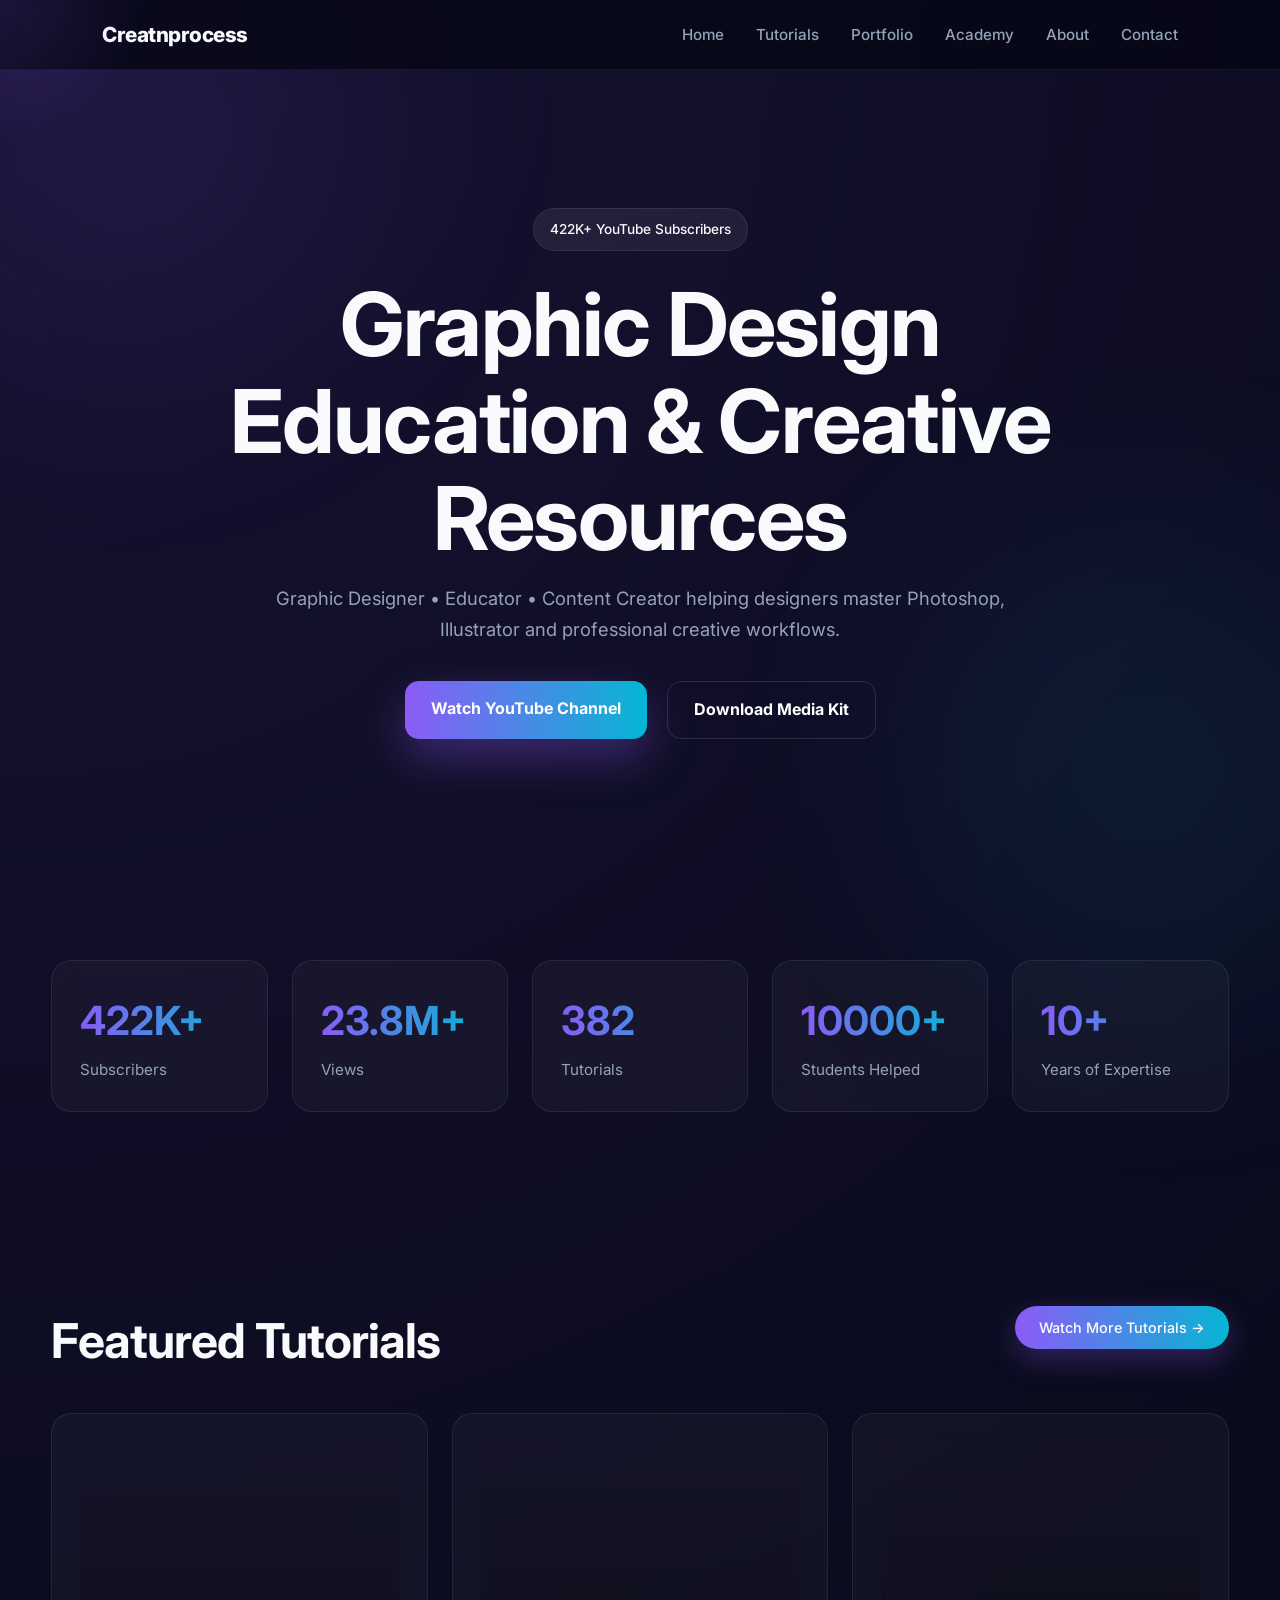
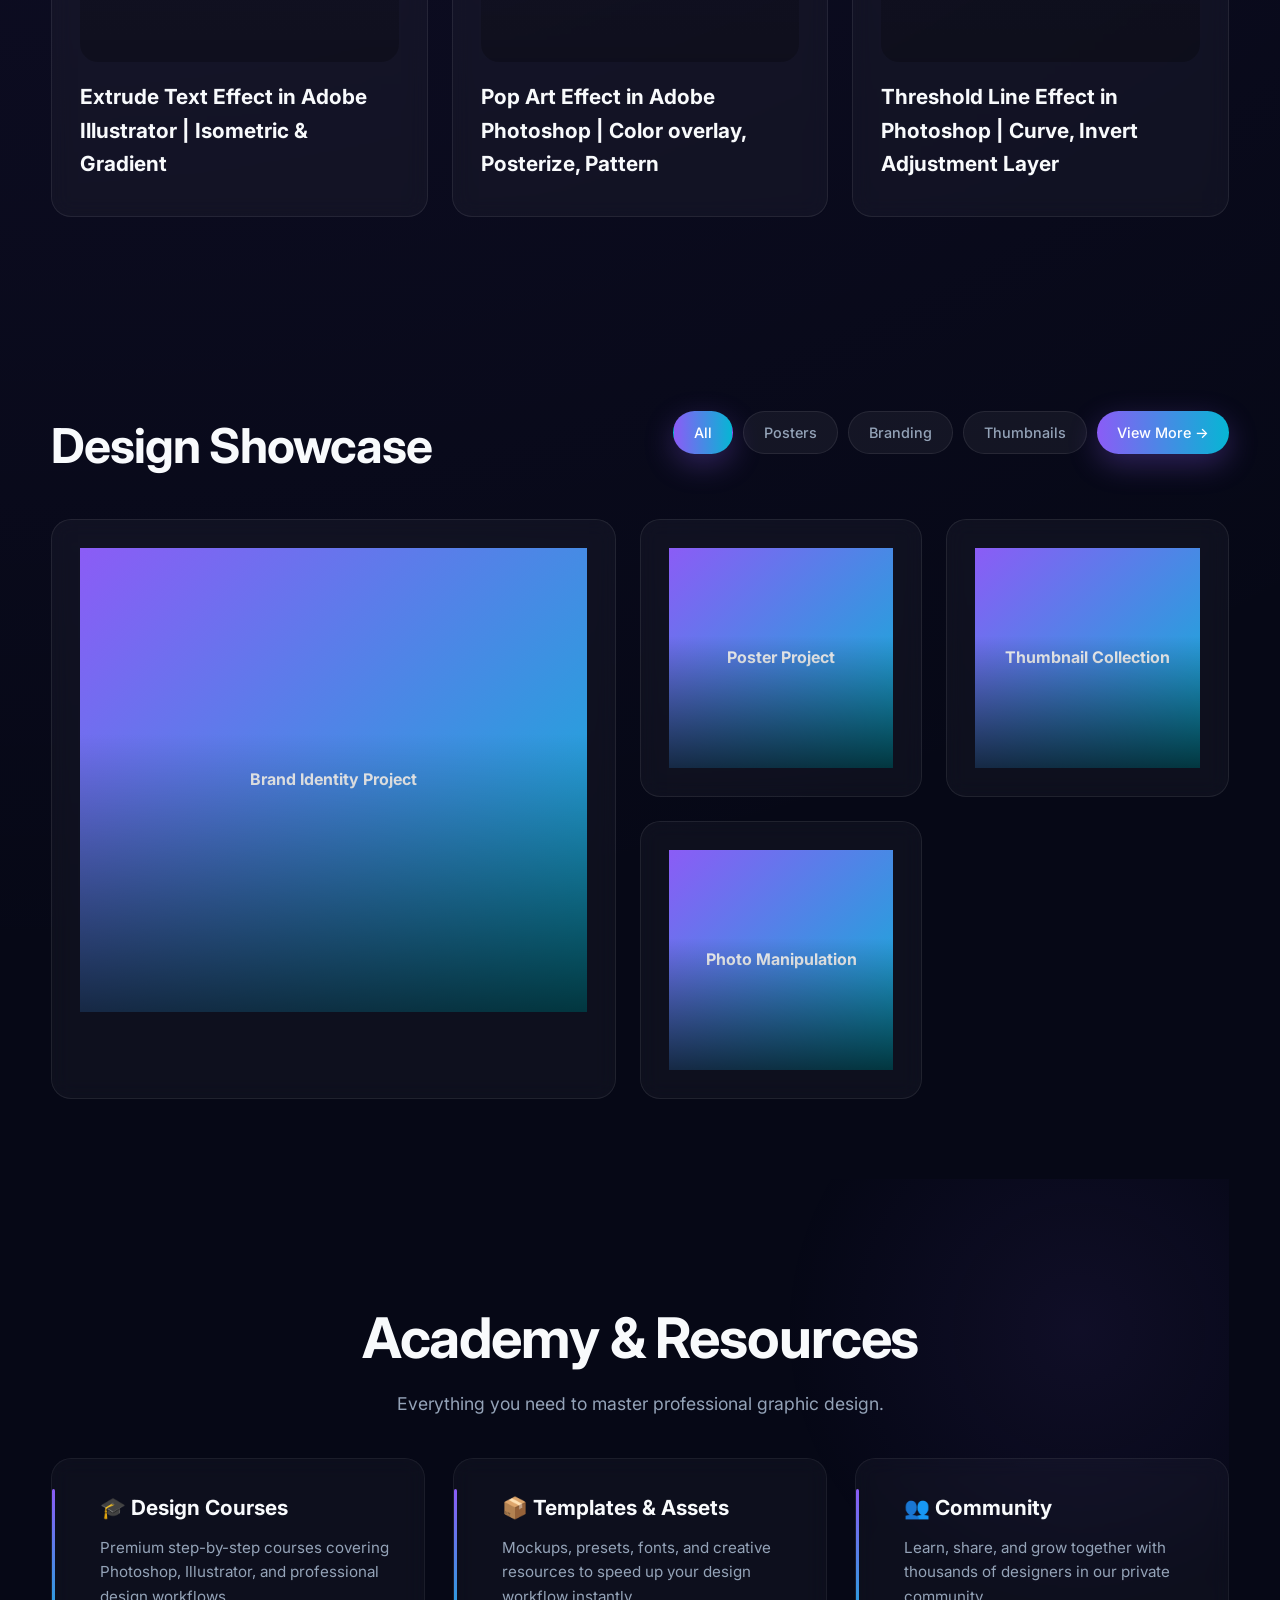
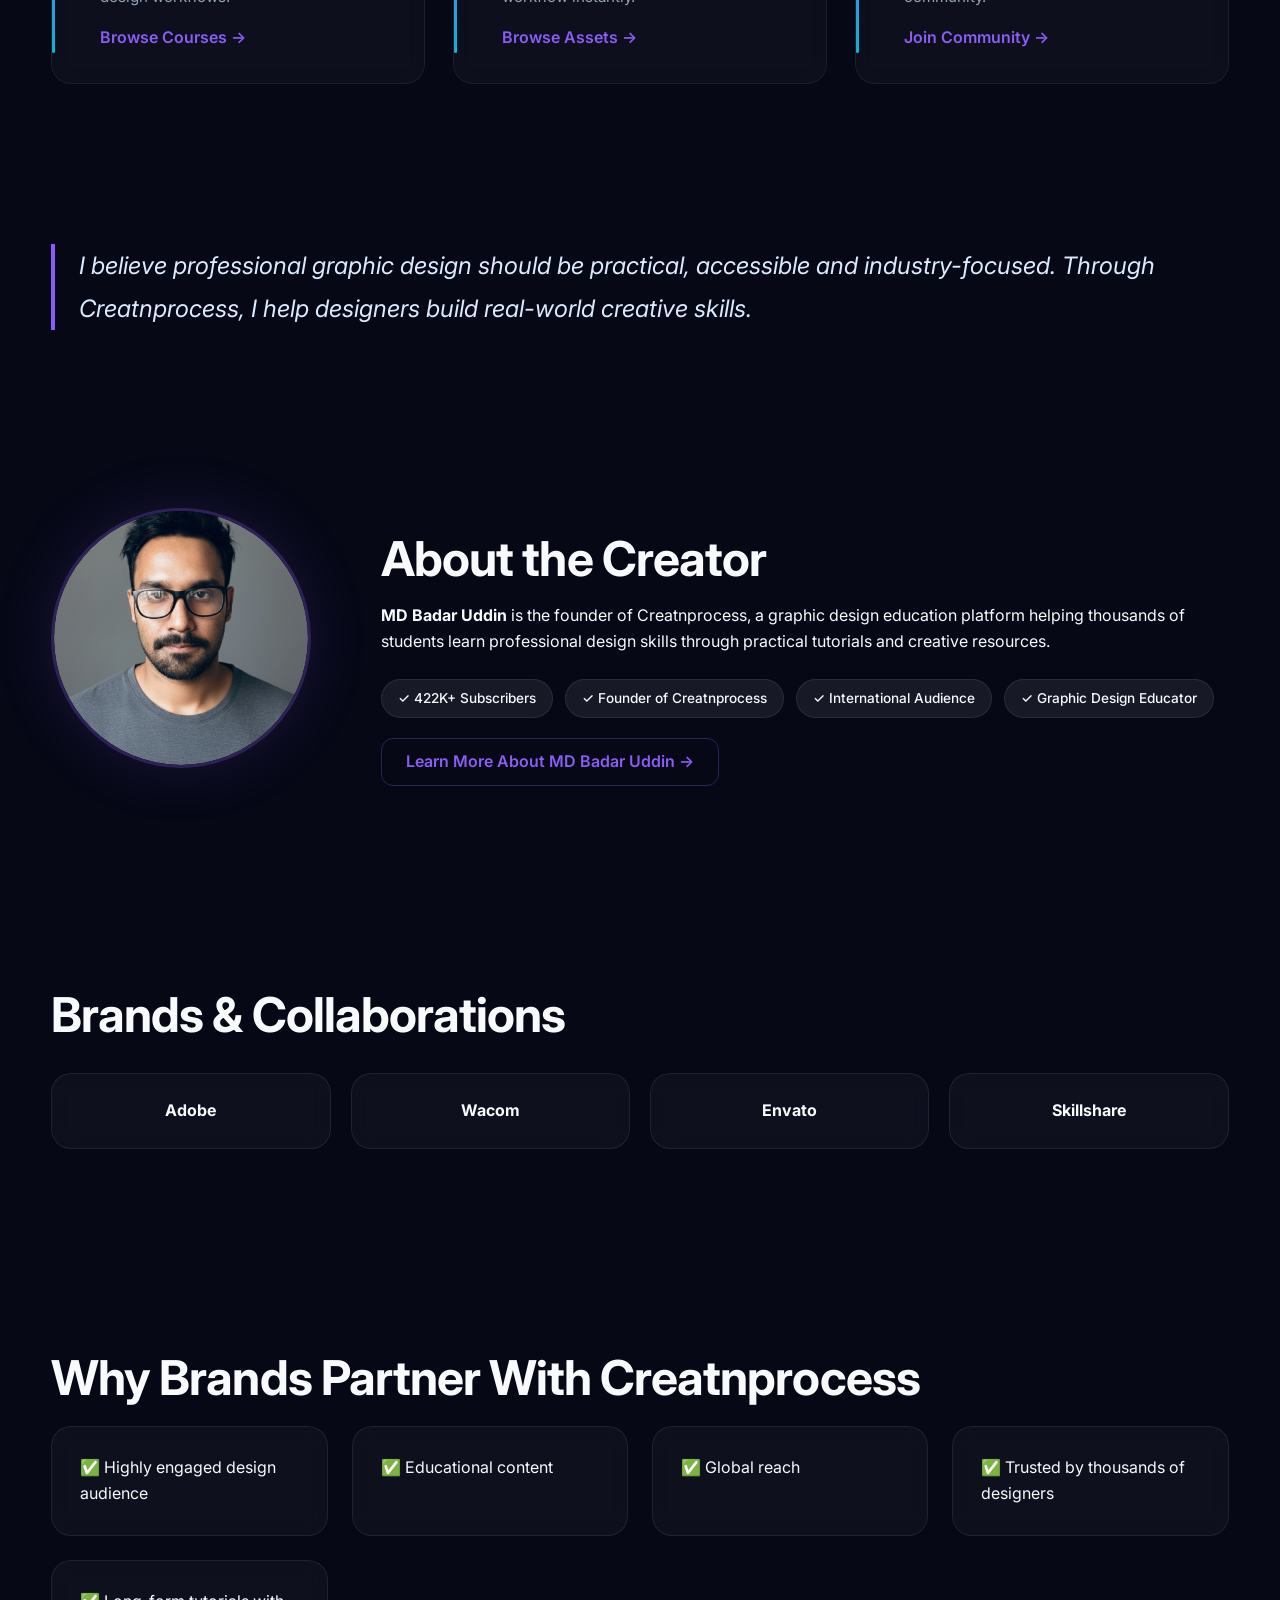
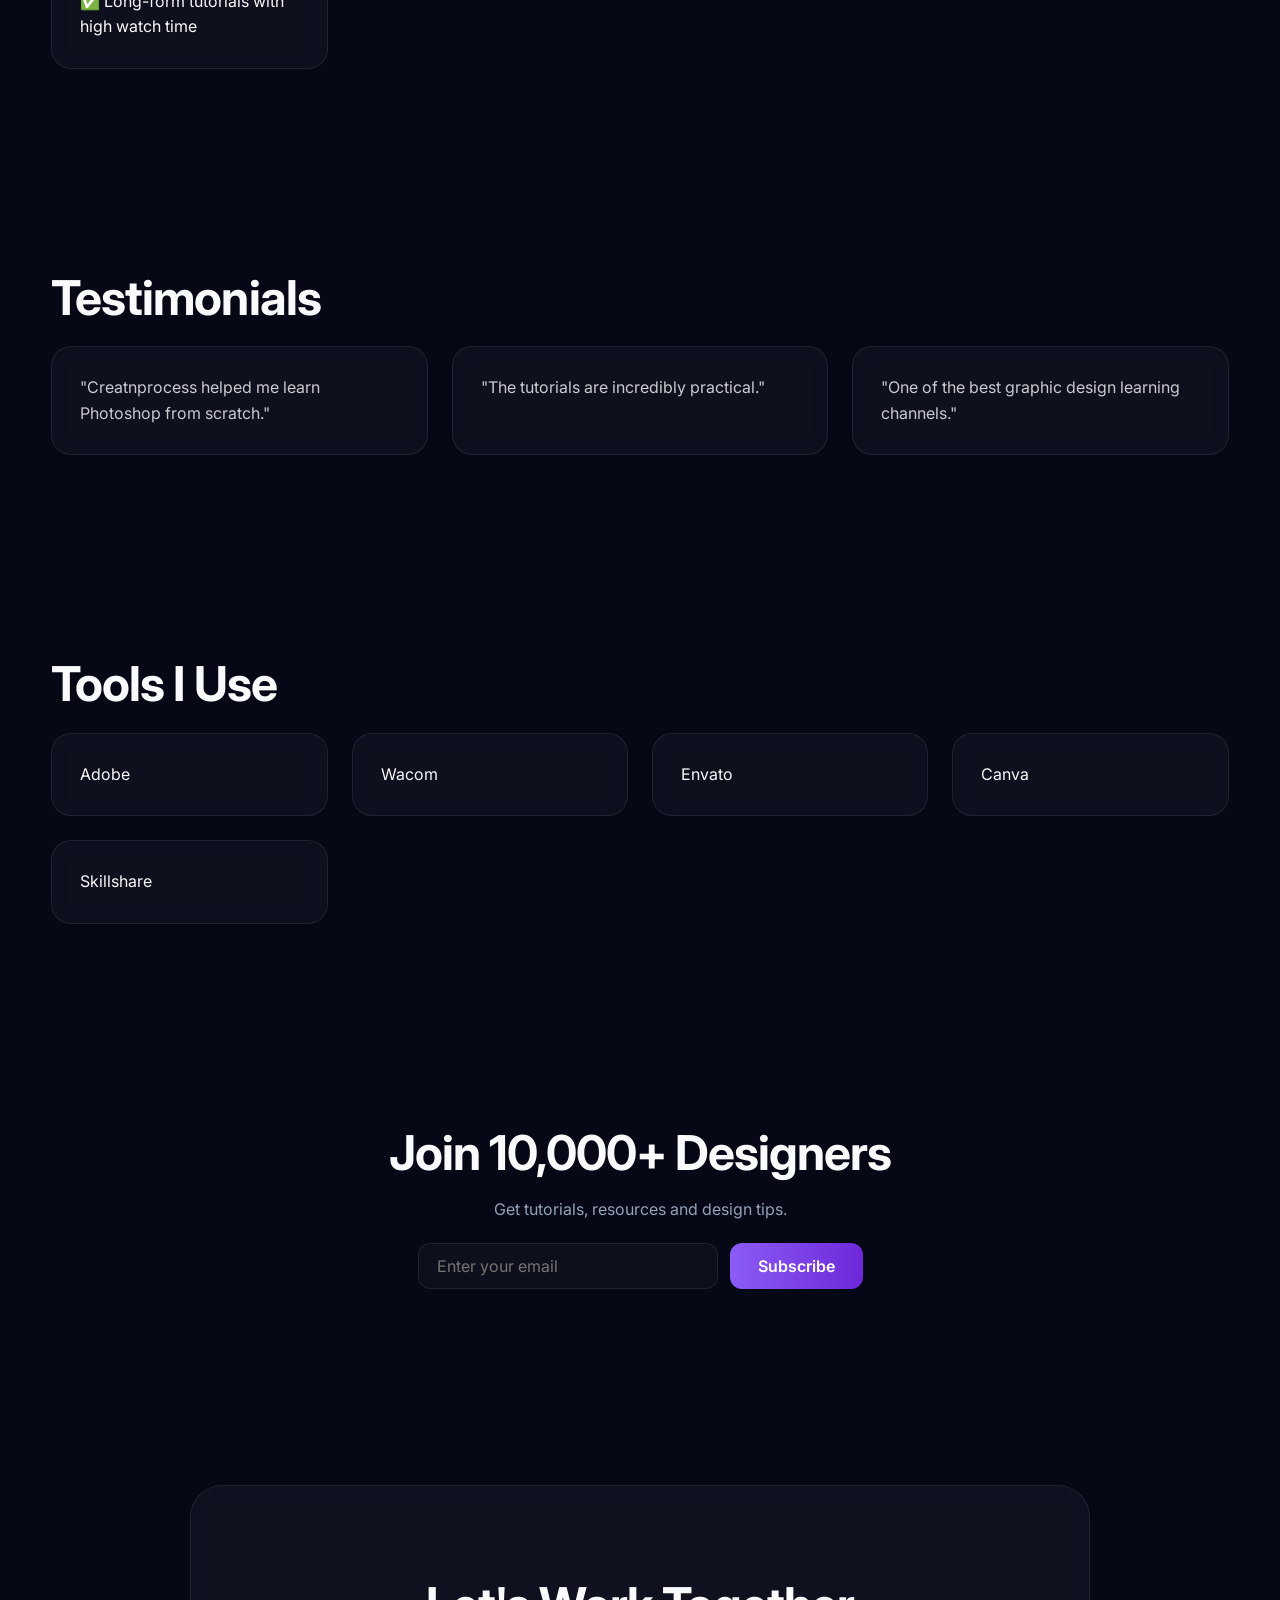
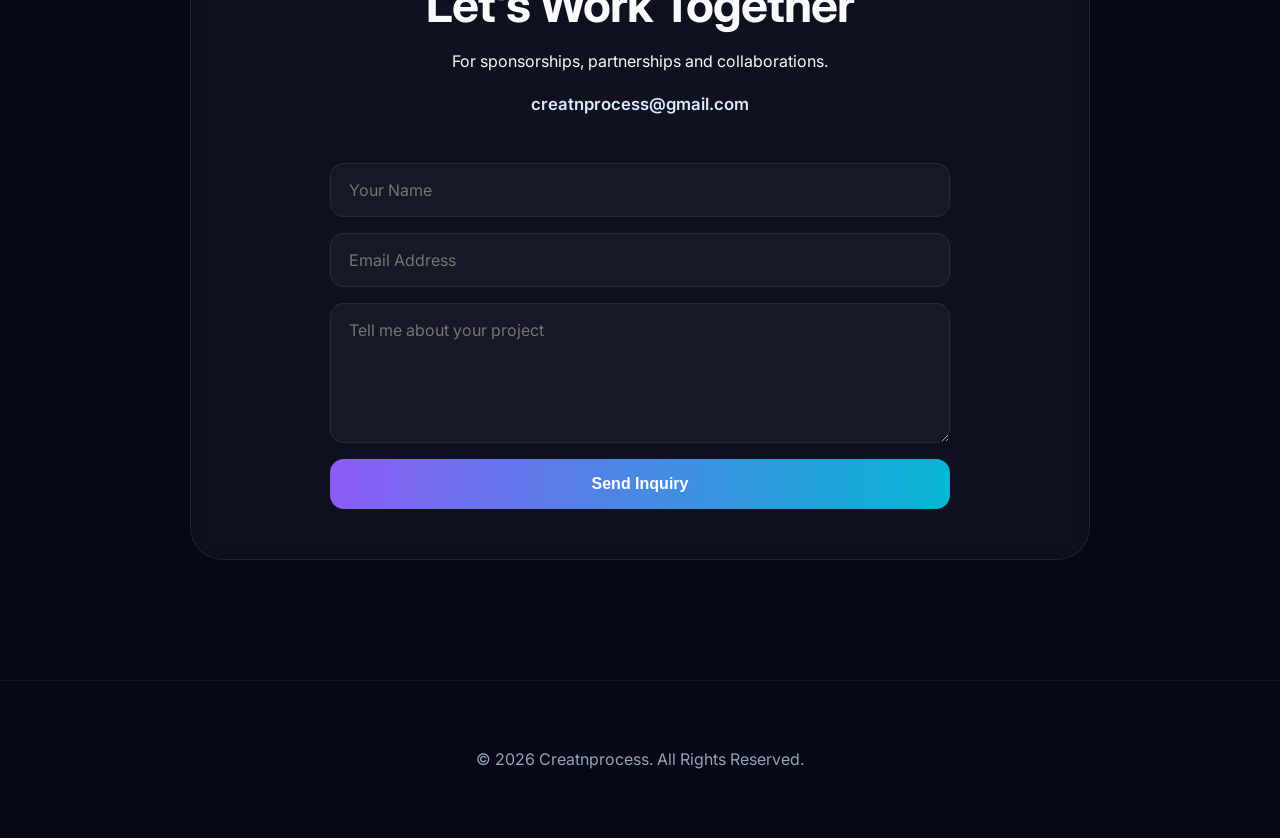
==== index.html @ f4818a53 "Update index.html" ====
<!DOCTYPE html>
<html lang="en">
<head>
  <meta charset="UTF-8">
  <meta name="viewport" content="width=device-width, initial-scale=1.0">
  <title>Creatnprocess | Creative Studio & Academy</title>
  <link href="https://fonts.googleapis.com/css2?family=Inter:wght@300;400;500;600;700;800&display=swap" rel="stylesheet">
  <link rel="stylesheet" href="style.css">
</head>
<body>

  <!-- ===== CURSOR GLOW ===== -->
  <div class="cursor-glow"></div>

  <!-- ===== NAVIGATION ===== -->
  <nav id="nav">
    <a href="#home" class="brand">Creatnprocess</a>
    <div class="nav-links">
      <a href="#home">Home</a>
      <a href="#tutorials">Tutorials</a>
      <a href="#showcase">Portfolio</a>
      <a href="#academy">Academy</a>
      <a href="#about">About</a>
      <a href="#contact">Contact</a>
    </div>
  </nav>

  <!-- ===== HERO ===== -->
<header id="home" class="hero">
  <div class="hero-content reveal">
    <span class="pill">422K+ YouTube Subscribers</span>
    <h1>Graphic Design Education &amp; Creative Resources</h1>
    <p>Graphic Designer • Educator • Content Creator helping designers master Photoshop, Illustrator and professional creative workflows.</p>
    <div class="hero-buttons">
      <a href="https://youtube.com/@creatnprocess" target="_blank" class="btn primary">Watch YouTube Channel</a>
      <a href="media-kit.html" target="_blank" class="btn secondary">Download Media Kit</a>
    </div>
  </div>
</header>

  <!-- ===== STATS ===== -->
<section class="stats reveal">
    <div class="stat">
        <h3 id="subscriberCount">Loading...</h3>
        <span>Subscribers</span>
    </div>
    <div class="stat">
        <h3 id="viewCount">Loading...</h3>
        <span>Views</span>
    </div>
    <div class="stat">
        <h3 id="videoCount">Loading...</h3>
        <span>Tutorials</span>
    </div>
    <div class="stat">
        <h3>10,000+</h3>
        <span>Students Helped</span>
    </div>
    <div class="stat">
        <h3>10+</h3>
        <span>Years of Expertise</span>
    </div>
</section>

  <!-- ===== TUTORIALS ===== -->
<section id="tutorials" class="section reveal">
    <div class="heading-row">
        <h2>Featured Tutorials</h2>
        <a href="https://youtube.com/@creatnprocess" target="_blank" rel="noopener noreferrer" style="display:inline-block; padding: 10px 24px; border-radius: 999px; background: linear-gradient(90deg, var(--a), var(--b)); color: white; text-decoration: none; font-weight: 500; font-size: 0.9rem; transition: all 0.3s ease; border: none; cursor: pointer; box-shadow: 0 10px 30px rgba(139, 92, 246, 0.3);">
            Watch More Tutorials →
        </a>
    </div>
    <div class="cards">
        <!-- Card 1: Extrude Text Effect -->
        <a href="https://www.youtube.com/watch?v=KCtrp8d8Cyk" target="_blank" rel="noopener noreferrer" style="text-decoration: none; color: inherit; display: block;">
            <div class="card">
                <div class="thumb" style="background-image: url('https://img.youtube.com/vi/KCtrp8d8Cyk/maxresdefault.jpg'); background-size: cover; background-position: center; color: transparent; text-shadow: none;">
                    Thumbnail
                </div>
                <h3>Extrude Text Effect in Adobe Illustrator | Isometric &amp; Gradient </h3>
            </div>
        </a>
        
        <!-- Card 2: Pop Art Effect -->
        <a href="https://www.youtube.com/watch?v=ATIZQwLxk6I" target="_blank" rel="noopener noreferrer" style="text-decoration: none; color: inherit; display: block;">
            <div class="card">
                <div class="thumb" style="background-image: url('https://img.youtube.com/vi/ATIZQwLxk6I/maxresdefault.jpg'); background-size: cover; background-position: center; color: transparent; text-shadow: none;">
                    Thumbnail
                </div>
                <h3>Pop Art Effect in Adobe Photoshop | Color overlay, Posterize, Pattern </h3>
            </div>
        </a>
        
        <!-- Card 3: Threshold Line Effect -->
        <a href="https://www.youtube.com/watch?v=ld9COQnFS5c" target="_blank" rel="noopener noreferrer" style="text-decoration: none; color: inherit; display: block;">
            <div class="card">
                <div class="thumb" style="background-image: url('https://img.youtube.com/vi/ld9COQnFS5c/maxresdefault.jpg'); background-size: cover; background-position: center; color: transparent; text-shadow: none;">
                    Thumbnail
                </div>
                <h3>Threshold Line Effect in Photoshop | Curve, Invert Adjustment Layer </h3>
            </div>
        </a>
    </div>
</section>

 <!-- ===== SHOWCASE ===== -->
<section id="showcase" class="section reveal">
    <div class="heading-row">
        <h2>Design Showcase</h2>
        <div class="filters">
            <button class="active" data-filter="all">All</button>
            <button data-filter="posters">Posters</button>
            <button data-filter="branding">Branding</button>
            <button data-filter="thumbnails">Thumbnails</button>
            <!-- View More Button as a filter button -->
            <a href="showcase.html" style="display:inline-block; padding: 10px 20px; border-radius: 999px; background: linear-gradient(90deg, var(--a), var(--b)); color: white; text-decoration: none; font-weight: 500; font-size: 0.9rem; transition: all 0.3s ease; border: none; cursor: pointer; box-shadow: 0 10px 30px rgba(139, 92, 246, 0.3);">
                View More →
            </a>
        </div>
    </div>
    <div class="portfolio">
        <div class="project large" data-category="branding"><div class="image">Brand Identity Project</div></div>
        <div class="project" data-category="posters"><div class="image">Poster Project</div></div>
        <div class="project" data-category="thumbnails"><div class="image">Thumbnail Collection</div></div>
        <div class="project" data-category="posters"><div class="image">Photo Manipulation</div></div>
    </div>
</section>
  
  
  <!-- ===== ACADEMY & RESOURCES ===== -->
    <section id="academy" class="section reveal" style="position:relative; overflow:hidden;">
        <div style="position:absolute; top:-150px; right:-150px; width:600px; height:600px; background:radial-gradient(circle, rgba(139,92,246,0.08), transparent 70%); border-radius:50%; pointer-events:none; z-index:0;"></div>
        <div style="position:relative; z-index:1;">
            <h2 style="text-align:center; font-size: clamp(2.5rem, 5vw, 3.5rem); margin-bottom: 10px;">Academy & Resources</h2>
            <p style="text-align:center; color: var(--muted); font-size: 1.1rem; margin-bottom: 40px;">Everything you need to master professional graphic design.</p>
            
            <div class="cards" style="grid-template-columns: repeat(auto-fit, minmax(260px, 1fr)); gap: 28px;">
                
                <!-- Card 1 - Design Courses -->
                <a href="courses.html" style="text-decoration:none;color:inherit;display:block;">
                    <div class="card" style="text-align:left; padding: 32px; background: rgba(255,255,255,0.03); border: 1px solid rgba(255,255,255,0.06); transition: all 0.4s cubic-bezier(0.175, 0.885, 0.32, 1.275); position:relative; cursor:pointer;">
                        <div style="position:absolute; left:0; top:30px; bottom:30px; width:3px; background:linear-gradient(180deg, var(--a), var(--b)); border-radius:4px;"></div>
                        <h3 style="margin:0 0 12px 0; font-size:1.3rem; padding-left:16px;">🎓 Design Courses</h3>
                        <p style="color: var(--muted); font-size:0.95rem; line-height:1.6; margin:0; padding-left:16px;">Premium step-by-step courses covering Photoshop, Illustrator, and professional design workflows.</p>
                        <span style="display:inline-block;margin-top:16px;padding-left:16px;color:var(--a);font-weight:600;">Browse Courses →</span>
                    </div>
                </a>

                <!-- Card 2 - Templates & Assets -->
                <a href="assets.html" style="text-decoration:none;color:inherit;display:block;">
                    <div class="card" style="text-align:left; padding: 32px; background: rgba(255,255,255,0.03); border: 1px solid rgba(255,255,255,0.06); transition: all 0.4s cubic-bezier(0.175, 0.885, 0.32, 1.275); position:relative; cursor:pointer;">
                        <div style="position:absolute; left:0; top:30px; bottom:30px; width:3px; background:linear-gradient(180deg, var(--a), var(--b)); border-radius:4px;"></div>
                        <h3 style="margin:0 0 12px 0; font-size:1.3rem; padding-left:16px;">📦 Templates & Assets</h3>
                        <p style="color: var(--muted); font-size:0.95rem; line-height:1.6; margin:0; padding-left:16px;">Mockups, presets, fonts, and creative resources to speed up your design workflow instantly.</p>
                        <span style="display:inline-block;margin-top:16px;padding-left:16px;color:var(--a);font-weight:600;">Browse Assets →</span>
                    </div>
                </a>

                <!-- Card 3 - Community -->
<a href="community.html" style="text-decoration:none;color:inherit;display:block;">
    <div class="card" style="text-align:left; padding: 32px; background: rgba(255,255,255,0.03); border: 1px solid rgba(255,255,255,0.06); transition: all 0.4s cubic-bezier(0.175, 0.885, 0.32, 1.275); position:relative; cursor:pointer;">
        <div style="position:absolute; left:0; top:30px; bottom:30px; width:3px; background:linear-gradient(180deg, var(--a), var(--b)); border-radius:4px;"></div>
        <h3 style="margin:0 0 12px 0; font-size:1.3rem; padding-left:16px;">👥 Community</h3>
        <p style="color: var(--muted); font-size:0.95rem; line-height:1.6; margin:0; padding-left:16px;">Learn, share, and grow together with thousands of designers in our private community.</p>
        <span style="display:inline-block;margin-top:16px;padding-left:16px;color:var(--a);font-weight:600;">Join Community →</span>
    </div>
</a>

            </div>
        </div>
    </section>

  <!-- ===== QUOTE ===== -->
  <section class="section reveal quote">
    <blockquote>
      I believe professional graphic design should be practical, accessible and industry-focused. Through Creatnprocess, I help designers build real-world creative skills.
    </blockquote>
  </section>

  <!-- ===== ABOUT ===== -->
  <section id="about" class="section reveal about">
    <div class="avatar">
      <img src="profile.png" alt="MD Badar Uddin" style="width:100%; height:100%; border-radius:50%; object-fit:cover;">
    </div>
    <div>
      <h2>About the Creator</h2>
      <p><strong>MD Badar Uddin</strong> is the founder of Creatnprocess, a graphic design education platform helping thousands of students learn professional design skills through practical tutorials and creative resources.</p>
      <div class="badges">
        <span>✓ 422K+ Subscribers</span>
        <span>✓ Founder of Creatnprocess</span>
        <span>✓ International Audience</span>
        <span>✓ Graphic Design Educator</span>
      </div>
      <a href="founder.html" style="display:inline-block; margin-top: 20px; color: var(--a); text-decoration: none; font-weight: 600; transition: all 0.3s; border: 1px solid rgba(139,92,246,0.3); padding: 10px 24px; border-radius: 12px;">
        Learn More About MD Badar Uddin →
      </a>
    </div>
  </section>

  <!-- ===== BRANDS ===== -->
  <section class="section reveal">
    <h2>Brands &amp; Collaborations</h2>
    <div class="brands">
      <div>Adobe</div>
      <div>Wacom</div>
      <div>Envato</div>
      <div>Skillshare</div>
    </div>
  </section>

  <!-- ===== WHY BRANDS PARTNER ===== -->
  <section class="section reveal">
    <h2>Why Brands Partner With Creatnprocess</h2>
    <div class="stats-grid">
      <div class="stat-card">✅ Highly engaged design audience</div>
      <div class="stat-card">✅ Educational content</div>
      <div class="stat-card">✅ Global reach</div>
      <div class="stat-card">✅ Trusted by thousands of designers</div>
      <div class="stat-card">✅ Long-form tutorials with high watch time</div>
    </div>
  </section>

  <!-- ===== TESTIMONIALS ===== -->
  <section class="section reveal">
    <h2>Testimonials</h2>
    <div class="stats-grid">
      <div class="stat-card"><p>"Creatnprocess helped me learn Photoshop from scratch."</p></div>
      <div class="stat-card"><p>"The tutorials are incredibly practical."</p></div>
      <div class="stat-card"><p>"One of the best graphic design learning channels."</p></div>
    </div>
  </section>

  <!-- ===== TOOLS ===== -->
  <section class="section reveal">
    <h2>Tools I Use</h2>
    <div class="stats-grid">
      <div class="stat-card">Adobe</div>
      <div class="stat-card">Wacom</div>
      <div class="stat-card">Envato</div>
      <div class="stat-card">Canva</div>
      <div class="stat-card">Skillshare</div>
    </div>
  </section>

    <!-- ===== NEWSLETTER ===== -->
  <section class="section reveal" style="text-align:center;">
    <h2>Join 10,000+ Designers</h2>
    <p style="color: var(--muted); margin-bottom: 20px;">Get tutorials, resources and design tips.</p>
    
    <form id="newsletterForm" 
          action="https://formspree.io/f/xlgybbdv" 
          method="POST"
          style="margin-top:20px; display: flex; justify-content: center; flex-wrap: wrap; gap: 12px;">
      <input 
        type="email" 
        id="newsletterEmail"
        name="email"
        placeholder="Enter your email" 
        required
        style="padding:12px 18px; width:300px; max-width:80%; border-radius:12px; border:1px solid rgba(255,255,255,0.08); background:rgba(255,255,255,0.03); color:white; font-size:1rem; font-family: inherit; outline: none; transition: border-color 0.3s;">
      <button type="submit" id="newsletterBtn" style="padding:12px 28px; border: none; border-radius:12px; cursor: pointer; background: linear-gradient(90deg, #8B5CF6, #6D28D9); color: white; font-weight: 600; font-size:1rem; font-family: inherit; transition: all 0.3s ease;">
        Subscribe
      </button>
    </form>
    
    <div id="newsletterStatus" style="margin-top: 16px; min-height: 40px;"></div>
  </section>
  
  <!-- ===== CONTACT ===== -->
<section id="contact" class="section reveal contact-section">
  <div class="contact-card">
    <div class="contact-content">
      <h2>Let's Work Together</h2>
      <p>For sponsorships, partnerships and collaborations.</p>
      <p class="contact-email">creatnprocess@gmail.com</p>
    </div>
    
    <!-- CHANGE THIS PART -->
    <form class="contact-form" 
          action="https://formspree.io/f/xzdlrpyv" 
          method="POST">
      <input type="text" name="name" placeholder="Your Name" required>
      <input type="email" name="email" placeholder="Email Address" required>
      <textarea name="message" placeholder="Tell me about your project" required></textarea>
      <button type="submit">Send Inquiry</button>
    </form>
    <!-- END OF CHANGE -->
    
  </div>
</section>

  <!-- ===== FOOTER ===== -->
  <footer>
    <p>© 2026 Creatnprocess. All Rights Reserved.</p>
  </footer>

  <script src="script.js"></script>
<script>
// ============================================
// SUBSCRIBE FORM - Cloudflare Pages
// ============================================
document.addEventListener('DOMContentLoaded', function() {
    
    const subscribeForm = document.getElementById('subscribeForm');
    const subscribeEmail = document.getElementById('subscribeEmail');
    const subscribeMessage = document.getElementById('subscribeMessage');
    
    if (subscribeForm) {
        subscribeForm.addEventListener('submit', async function(e) {
            e.preventDefault();
            
            const email = subscribeEmail.value.trim();
            const messageDiv = subscribeMessage;
            
            const submitBtn = this.querySelector('button[type="submit"]');
            const originalText = submitBtn.textContent;
            submitBtn.textContent = 'Subscribing...';
            submitBtn.disabled = true;
            
            messageDiv.style.display = 'none';
            messageDiv.className = '';
            
            try {
                const formData = new FormData();
                formData.append('email', email);
                
                const response = await fetch('/api/subscribe', {
                    method: 'POST',
                    body: formData
                });
                
                const data = await response.json();
                
                messageDiv.style.display = 'block';
                messageDiv.textContent = data.message;
                
                if (data.success) {
                    messageDiv.style.color = '#8b5cf6';
                    subscribeEmail.value = '';
                    subscribeEmail.style.borderColor = '#8b5cf6';
                } else {
                    messageDiv.style.color = '#ef4444';
                    subscribeEmail.style.borderColor = '#ef4444';
                }
                
                submitBtn.textContent = originalText;
                submitBtn.disabled = false;
                
                if (data.success) {
                    setTimeout(() => {
                        messageDiv.style.display = 'none';
                        subscribeEmail.style.borderColor = 'rgba(255,255,255,0.08)';
                    }, 5000);
                }
                
            } catch (error) {
                messageDiv.style.display = 'block';
                messageDiv.style.color = '#ef4444';
                messageDiv.textContent = 'Network error. Please try again.';
                submitBtn.textContent = originalText;
                submitBtn.disabled = false;
            }
        });
    }
});
</script>
<script>
// ============================================
// FETCH YOUTUBE STATS FROM CLOUDFLARE FUNCTION
// ============================================
document.addEventListener('DOMContentLoaded', async function() {
    try {
        const response = await fetch('/api/youtube');
        const data = await response.json();

        if (data.subscriberCount) {
            // Format numbers (e.g., 422600 → 422K, 23800000 → 23.8M)
            const formatNumber = (num) => {
                const n = Number(num);
                if (n >= 1000000) {
                    return (n / 1000000).toFixed(1) + 'M';
                } else if (n >= 1000) {
                    return (n / 1000).toFixed(0) + 'K';
                } else {
                    return n.toString();
                }
            };

            // Update the stats on your page
            document.getElementById('subscriberCount').textContent = formatNumber(data.subscriberCount) + '+';
            document.getElementById('viewCount').textContent = formatNumber(data.viewCount) + '+';
            document.getElementById('videoCount').textContent = formatNumber(data.videoCount);
            
            console.log('✅ YouTube stats updated successfully!');
        }
    } catch (error) {
        console.error('Failed to fetch YouTube stats:', error);
        // Keep static fallback values
        document.getElementById('subscriberCount').textContent = '422K+';
        document.getElementById('viewCount').textContent = '23.8M+';
        document.getElementById('videoCount').textContent = '382';
    }
});
</script>
<script>
// ============================================
// CONTACT FORM - Cloudflare Pages
// ============================================
document.addEventListener('DOMContentLoaded', function() {
    
    const contactForm = document.getElementById('contactForm');
    const contactName = document.getElementById('contactName');
    const contactEmail = document.getElementById('contactEmail');
    const contactMessage = document.getElementById('contactMessage');
    const contactMessageDiv = document.getElementById('contactMessageDiv');
    
    if (contactForm) {
        contactForm.addEventListener('submit', async function(e) {
            e.preventDefault();
            
            const name = contactName.value.trim();
            const email = contactEmail.value.trim();
            const message = contactMessage.value.trim();
            
            const submitBtn = this.querySelector('button[type="submit"]');
            const originalText = submitBtn.textContent;
            submitBtn.textContent = 'Sending...';
            submitBtn.disabled = true;
            
            contactMessageDiv.style.display = 'none';
            contactMessageDiv.className = '';
            
            try {
                const formData = new FormData();
                formData.append('name', name);
                formData.append('email', email);
                formData.append('message', message);
                
                const response = await fetch('/api/contact', {
                    method: 'POST',
                    body: formData
                });
                
                const data = await response.json();
                
                contactMessageDiv.style.display = 'block';
                contactMessageDiv.textContent = data.message;
                
                if (data.success) {
                    contactMessageDiv.style.color = '#8b5cf6';
                    contactForm.reset();
                } else {
                    contactMessageDiv.style.color = '#ef4444';
                }
                
                submitBtn.textContent = originalText;
                submitBtn.disabled = false;
                
                if (data.success) {
                    setTimeout(() => {
                        contactMessageDiv.style.display = 'none';
                    }, 6000);
                }
                
            } catch (error) {
                contactMessageDiv.style.display = 'block';
                contactMessageDiv.style.color = '#ef4444';
                contactMessageDiv.textContent = 'Network error. Please try again.';
                submitBtn.textContent = originalText;
                submitBtn.disabled = false;
            }
        });
    }
});
</script>
  <!-- ===== VIDEO MODAL (LIGHTBOX) ===== -->
  <div id="videoModal" style="display: none; position: fixed; top: 0; left: 0; width: 100%; height: 100%; background: rgba(6, 8, 22, 0.92); backdrop-filter: blur(10px); z-index: 10000; justify-content: center; align-items: center; padding: 20px; box-sizing: border-box;">
    <div style="position: relative; width: 100%; max-width: 900px; background: transparent; border-radius: 20px; overflow: hidden;">
      <!-- Close Button -->
      <button id="closeModal" style="position: absolute; top: 16px; right: 20px; background: rgba(255,255,255,0.1); border: 1px solid rgba(255,255,255,0.2); color: white; font-size: 28px; cursor: pointer; z-index: 10; width: 48px; height: 48px; border-radius: 50%; display: flex; align-items: center; justify-content: center; transition: all 0.3s ease; backdrop-filter: blur(8px);">
        ✕
      </button>
      <!-- Video Container -->
      <div style="position: relative; padding-bottom: 56.25%; height: 0; background: #000;">
        <iframe 
          id="videoIframe" 
          src="" 
          style="position: absolute; top: 0; left: 0; width: 100%; height: 100%; border: none; border-radius: 16px; box-shadow: 0 20px 60px rgba(0,0,0,0.8);" 
          allow="autoplay; encrypted-media; fullscreen; picture-in-picture" 
          allowfullscreen>
        </iframe>
      </div>
    </div>
  </div>
</body>
</html>
---- style.css ----
/* ===== RESET & BASE ===== */
:root {
  --a: #8b5cf6;
  --b: #06b6d4;
  --bg: #060816;
  --text: #f8fafc;
  --muted: #94a3b8;
}
* {
  box-sizing: border-box;
}
html {
  scroll-behavior: smooth;
}
body {
  margin: 0;
  font-family: 'Inter', sans-serif;
  color: var(--text);
  background:
    radial-gradient(circle at top left, rgba(139, 92, 246, 0.12), transparent 35%),
    var(--bg);
  overflow-x: hidden;
  line-height: 1.6;
}

/* ===== GLOW ORBS ===== */
body::before,
body::after {
  content: "";
  position: fixed;
  width: 500px;
  height: 500px;
  border-radius: 50%;
  filter: blur(120px);
  pointer-events: none;
  z-index: -1;
  opacity: 0.45;
}
body::before {
  background: rgba(139, 92, 246, 0.22);
  top: -120px;
  left: -120px;
}
body::after {
  background: rgba(6, 182, 212, 0.18);
  right: -120px;
  bottom: -120px;
}

/* ===== CURSOR GLOW ===== */
.cursor-glow {
  position: fixed;
  width: 300px;
  height: 300px;
  border-radius: 50%;
  background: radial-gradient(circle, rgba(139, 92, 246, 0.15), transparent 70%);
  pointer-events: none;
  transform: translate(-50%, -50%);
  z-index: 9999;
  transition: opacity 0.2s;
}

/* ===== NAVIGATION ===== */
nav {
  position: sticky;
  top: 0;
  z-index: 100;
  display: flex;
  justify-content: space-between;
  align-items: center;
  width: 100%;
  padding: 18px 8%;
  background: rgba(6, 8, 22, 0.85);
  backdrop-filter: blur(18px);
  border-bottom: 1px solid rgba(255, 255, 255, 0.06);
  border-radius: 0;
  margin: 0;
  box-shadow: none;
}
.brand {
  font-weight: 800;
  font-size: 1.3rem;
  letter-spacing: -0.5px;
  color: var(--text);
  text-decoration: none;        /* ← Add this to remove underline */
  cursor: pointer;
  transition: color 0.2s ease;
}
.nav-links a {
  color: var(--muted);
  text-decoration: none;
  margin-left: 28px;
  font-size: 0.95rem;
  font-weight: 500;
  transition: color 0.2s ease;
}
.nav-links a:hover {
  color: var(--text);
}

/* ===== HERO ===== */
.hero {
  min-height: 90vh;
  display: grid;
  place-items: center;
  padding: 40px 20px;
}
.hero-content {
  text-align: center;
  max-width: 900px;
}
.pill {
  display: inline-block;
  padding: 10px 16px;
  border-radius: 999px;
  background: rgba(255, 255, 255, 0.07);
  border: 1px solid rgba(255, 255, 255, 0.08);
  font-size: 0.85rem;
  font-weight: 500;
}
h1 {
  font-size: clamp(3rem, 7vw, 5.5rem);
  line-height: 1.1;
  margin: 25px 0 16px;
  font-weight: 700;
  letter-spacing: -0.02em;
}
.hero p {
  color: var(--muted);
  font-size: 1.15rem;
  max-width: 760px;
  margin: 0 auto 32px;
  line-height: 1.7;
}
.hero-buttons {
  display: flex;
  flex-wrap: wrap;
  justify-content: center;
  gap: 12px;
}

/* ===== BUTTONS ===== */
.btn {
  display: inline-block;
  padding: 15px 26px;
  border-radius: 14px;
  text-decoration: none;
  font-weight: 700;
  font-size: 1rem;
  border: none;
  cursor: pointer;
  transition: transform 0.15s ease, box-shadow 0.25s ease, opacity 0.2s ease;
  margin: 4px;
}
.primary {
  background: linear-gradient(90deg, var(--a), var(--b));
  color: white;
  box-shadow: 0 18px 45px rgba(139, 92, 246, 0.35);
}
.primary:hover {
  transform: translateY(-4px);
  box-shadow: 0 24px 55px rgba(139, 92, 246, 0.45);
}
.secondary {
  border: 1px solid rgba(255, 255, 255, 0.12);
  color: white;
  background: transparent;
}
.secondary:hover {
  transform: translateY(-4px);
}
.btn:active,
.btn-click {
  transform: scale(0.97);
  opacity: 0.9;
}

/* ===== VIEW MORE BUTTON ===== */
.heading-row + .portfolio + div a:hover {
  background: rgba(255,255,255,0.08) !important;
  border-color: rgba(139, 92, 246, 0.3) !important;
  color: var(--text) !important;
  transform: translateY(-2px);
  box-shadow: 0 10px 30px rgba(0, 0, 0, 0.2);
}

.heading-row + .portfolio + div a:hover span {
  transform: translateX(4px);
}

/* ===== SECTIONS ===== */
.section {
  width: min(1240px, 92%);
  margin: auto;
  padding: 80px 0;
}
.stats {
  width: min(1240px, 92%);
  margin: auto;
  padding: 80px 0;
  display: grid;
  grid-template-columns: repeat(auto-fit, minmax(200px, 1fr));
  gap: 24px;
}
h2 {
  font-size: clamp(2.2rem, 4vw, 3rem);
  font-weight: 700;
  letter-spacing: -0.02em;
  margin-bottom: 14px;
  line-height: 1.2;
}

/* ===== CARDS / STATS ===== */
.stat,
.card,
.project,
.brands div,
.stat-card {
  background: rgba(255, 255, 255, 0.035);
  border: 1px solid rgba(255, 255, 255, 0.08);
  border-radius: 20px;
  padding: 28px;
  backdrop-filter: blur(10px);
  transition: transform 0.3s ease, border-color 0.3s ease, box-shadow 0.3s ease;
}
.stat:hover,
.card:hover,
.project:hover,
.brands div:hover,
.stat-card:hover {
  transform: translateY(-6px);
  border-color: rgba(139, 92, 246, 0.35);
  box-shadow: 0 20px 40px rgba(0, 0, 0, 0.3);
}
.stat h3 {
  font-size: 2.5rem;
  margin: 0 0 4px;
  background: linear-gradient(90deg, var(--a), var(--b));
  -webkit-background-clip: text;
  -webkit-text-fill-color: transparent;
  background-clip: text;
}
.stat span {
  color: var(--muted);
  font-size: 0.95rem;
}

/* ===== CARDS GRID ===== */
.cards {
  display: grid;
  grid-template-columns: repeat(auto-fit, minmax(280px, 1fr));
  gap: 24px;
  margin-top: 30px;
}
.card h3 {
  margin: 0 0 8px;
  font-size: 1.3rem;
}
.card p {
  color: var(--muted);
  margin: 0;
  line-height: 1.5;
}

/* ===== THUMB / IMAGE ===== */
.thumb,
.image {
  height: 220px;
  border-radius: 18px;
  background: linear-gradient(135deg, var(--a), var(--b));
  display: grid;
  place-items: center;
  font-weight: 700;
  margin-bottom: 18px;
  overflow: hidden;
  position: relative;
}
.thumb::after,
.image::after {
  content: "";
  position: absolute;
  inset: 0;
  background: linear-gradient(180deg, transparent, rgba(0, 0, 0, 0.25));
}

/* ===== WATCH MORE BUTTON ===== */
#tutorials .heading-row a:hover {
    transform: translateY(-2px);
    box-shadow: 0 15px 40px rgba(139, 92, 246, 0.4);
} 

/* ===== PORTFOLIO / SHOWCASE ===== */
.heading-row {
  display: flex;
  justify-content: space-between;
  align-items: center;
  gap: 20px;
  margin-bottom: 30px;
  flex-wrap: wrap;
}

.filters {
  display: flex;
  gap: 10px;
  flex-wrap: wrap;
}

.filters button {
  padding: 10px 20px;
  border-radius: 999px;
  background: rgba(255, 255, 255, 0.05);
  border: 1px solid rgba(255, 255, 255, 0.08);
  color: var(--muted);
  cursor: pointer;
  font-weight: 500;
  transition: all 0.3s ease;
  font-size: 0.9rem;
  font-family: inherit;
}

.filters button:hover {
  background: rgba(255, 255, 255, 0.1);
  color: var(--text);
  transform: translateY(-2px);
}

.filters button.active {
  background: linear-gradient(90deg, var(--a), var(--b));
  color: white;
  border-color: transparent;
  box-shadow: 0 10px 30px rgba(139, 92, 246, 0.3);
}

.portfolio {
  display: grid;
  grid-template-columns: 2fr 1fr 1fr;
  gap: 24px;
}

.project {
  background: rgba(255, 255, 255, 0.035);
  border: 1px solid rgba(255, 255, 255, 0.08);
  border-radius: 20px;
  overflow: hidden;
  transition: transform 0.4s cubic-bezier(0.175, 0.885, 0.32, 1.275), 
              border-color 0.4s ease, 
              box-shadow 0.4s ease;
  cursor: pointer;
}

.project:hover {
  transform: translateY(-8px) scale(1.01);
  border-color: rgba(139, 92, 246, 0.4);
  box-shadow: 0 25px 50px rgba(0, 0, 0, 0.4);
}

.project.large {
  grid-row: span 2;
}

.project .image {
  height: 220px;
  border-radius: 0;
  display: grid;
  place-items: center;
  font-weight: 700;
  position: relative;
  overflow: hidden;
  margin-bottom: 0;
  transition: transform 0.5s ease;
}

.project.large .image {
  height: 464px;
}

.project .image::after {
  content: "";
  position: absolute;
  inset: 0;
  background: linear-gradient(180deg, transparent 40%, rgba(0, 0, 0, 0.7));
  transition: background 0.4s ease;
}

.project:hover .image::after {
  background: linear-gradient(180deg, transparent 20%, rgba(0, 0, 0, 0.8));
}

.project .image .project-overlay {
  position: absolute;
  bottom: 0;
  left: 0;
  right: 0;
  padding: 24px;
  z-index: 2;
  transform: translateY(20px);
  opacity: 0;
  transition: all 0.4s cubic-bezier(0.175, 0.885, 0.32, 1.275);
}

.project:hover .image .project-overlay {
  transform: translateY(0);
  opacity: 1;
}

.project .image .project-overlay h4 {
  font-size: 1.1rem;
  margin: 0 0 4px;
  color: white;
  font-weight: 600;
}

.project .image .project-overlay p {
  font-size: 0.85rem;
  color: rgba(255, 255, 255, 0.7);
  margin: 0 0 8px;
}

.project .image .project-overlay .project-tag {
  display: inline-block;
  padding: 3px 12px;
  border-radius: 999px;
  background: rgba(255, 255, 255, 0.15);
  backdrop-filter: blur(10px);
  font-size: 0.7rem;
  font-weight: 600;
  text-transform: uppercase;
  letter-spacing: 0.5px;
  color: white;
  border: 1px solid rgba(255, 255, 255, 0.1);
}

.project .image > span {
  position: relative;
  z-index: 1;
  transition: transform 0.4s cubic-bezier(0.175, 0.885, 0.32, 1.275);
}

.project:hover .image > span {
  transform: scale(1.2);
}

/* Project filter animation */
.project {
  transition: all 0.4s cubic-bezier(0.175, 0.885, 0.32, 1.275);
}

.project.hidden {
  display: none;
}

/* Responsive */
@media (max-width: 900px) {
  .portfolio {
    grid-template-columns: 1fr 1fr;
  }
  .project.large {
    grid-row: span 1;
    grid-column: span 2;
  }
  .project.large .image {
    height: 300px;
  }
  .heading-row {
    flex-direction: column;
    align-items: flex-start;
  }
  .filters {
    width: 100%;
    justify-content: flex-start;
  }
}

@media (max-width: 600px) {
  .portfolio {
    grid-template-columns: 1fr;
  }
  .project.large {
    grid-column: span 1;
  }
  .project.large .image {
    height: 220px;
  }
  .filters button {
    padding: 8px 14px;
    font-size: 0.8rem;
  }
  .project .image .project-overlay {
    padding: 16px;
  }
  .project .image .project-overlay h4 {
    font-size: 0.95rem;
  }
}

/* ===== QUOTE ===== */
.quote blockquote {
  font-size: 1.5rem;
  color: #dbeafe;
  line-height: 1.8;
  border-left: 4px solid var(--a);
  padding-left: 24px;
  margin: 0;
  font-style: italic;
}

/* ===== ABOUT ===== */
.about {
  display: grid;
  grid-template-columns: 280px 1fr;
  gap: 50px;
  align-items: center;
}
.avatar {
  width: 260px;
  height: 260px;
  border-radius: 50%;
  overflow: hidden;
  border: 3px solid rgba(139, 92, 246, 0.3);
  box-shadow: 0 0 60px rgba(139, 92, 246, 0.15);
  transition: all 0.4s ease;
  flex-shrink: 0;
}
.avatar:hover {
  transform: scale(1.03);
  border-color: var(--a);
  box-shadow: 0 0 80px rgba(139, 92, 246, 0.25);
}
.avatar img {
  width: 100%;
  height: 100%;
  border-radius: 50%;
  object-fit: cover;
  display: block;
}
.badges {
  display: flex;
  flex-wrap: wrap;
  gap: 12px;
  margin-top: 24px;
}
.badges span {
  padding: 8px 16px;
  border-radius: 999px;
  background: rgba(255, 255, 255, 0.07);
  border: 1px solid rgba(255, 255, 255, 0.08);
  font-size: 0.85rem;
  font-weight: 500;
}

/* ===== ABOUT SECTION LINK ===== */
.about a[href="founder.html"]:hover {
  background: linear-gradient(90deg, var(--a), var(--b));
  color: white !important;
  border-color: transparent;
  transform: translateY(-2px);
  box-shadow: 0 10px 30px rgba(139, 92, 246, 0.3);
}

/* ===== BRANDS ===== */
.brands {
  display: grid;
  grid-template-columns: repeat(auto-fit, minmax(180px, 1fr));
  gap: 20px;
  margin-top: 30px;
}
.brands div {
  text-align: center;
  font-weight: 700;
  padding: 24px;
}

/* ===== EXTRA SECTIONS ===== */
.stats-grid {
  display: grid;
  grid-template-columns: repeat(auto-fit, minmax(220px, 1fr));
  gap: 24px;
  margin-top: 20px;
}
.stat-card h2 {
  font-size: 2.8rem;
  margin-bottom: 10px;
}
.stat-card p {
  opacity: 0.8;
  margin: 0;
}

/* ===== CONTACT ===== */
.contact-section {
  padding-top: 60px;
}
.contact-card {
  max-width: 900px;
  margin: 0 auto;
  padding: 50px;
  border-radius: 32px;
  background: rgba(255, 255, 255, 0.04);
  border: 1px solid rgba(255, 255, 255, 0.08);
  display: flex;
  flex-direction: column;
  align-items: center;
  text-align: center;
  gap: 28px;
  backdrop-filter: blur(10px);
}
.contact-content {
  max-width: 620px;
}
.contact-content h2 {
  margin-bottom: 16px;
}
.contact-email {
  font-size: 1.05rem;
  color: #dbeafe;
  margin-top: 12px;
  font-weight: 600;
}
.contact-form {
  width: 100%;
  max-width: 620px;
  display: grid;
  gap: 16px;
}
.contact-form input,
.contact-form textarea {
  padding: 16px 18px;
  background: rgba(255, 255, 255, 0.03);
  border: 1px solid rgba(255, 255, 255, 0.08);
  border-radius: 14px;
  color: white;
  font-family: inherit;
  font-size: 1rem;
  width: 100%;
}
.contact-form textarea {
  min-height: 140px;
  resize: vertical;
}
.contact-form button {
  padding: 16px;
  border: none;
  border-radius: 14px;
  background: linear-gradient(90deg, var(--a), var(--b));
  color: white;
  font-weight: 700;
  cursor: pointer;
  transition: transform 0.2s;
  font-size: 1rem;
}
.contact-form button:hover {
  transform: translateY(-2px);
}

/* ===== FOOTER ===== */
footer {
  padding: 50px 20px;
  text-align: center;
  color: var(--muted);
  border-top: 1px solid rgba(255, 255, 255, 0.06);
  margin-top: 40px;
}

/* ===== REVEAL ANIMATION ===== */
.reveal {
  opacity: 0;
  transform: translateY(40px);
  transition: all 0.8s cubic-bezier(0.25, 0.46, 0.45, 0.94);
}
.reveal.visible {
  opacity: 1;
  transform: none;
}

/* ===== RESPONSIVE ===== */
@media (max-width: 900px) {
  nav {
    flex-direction: column;
    gap: 14px;
    padding: 16px 5%;
  }
  .nav-links a {
    margin: 0 10px;
  }
  .portfolio {
    grid-template-columns: 1fr;
  }
  .about {
    grid-template-columns: 1fr;
    text-align: center;
  }
  .avatar {
    margin: 0 auto;
  }
  .heading-row {
    flex-direction: column;
    align-items: flex-start;
  }
  .contact-card {
    padding: 30px 20px;
  }
  .hero h1 {
    font-size: clamp(2.5rem, 10vw, 4rem);
  }
}
@media (max-width: 768px) {
  .nav-links {
    display: none;
  }
  .section {
    padding: 60px 0;
  }
  .stats {
    padding: 60px 0;
    gap: 16px;
  }
}
/* ============================================
   TALLY FORM - MATCH YOUR ORIGINAL DESIGN
   ============================================ */

/* Make Tally iframe transparent and clean */
#tallyContainer {
  display: flex !important;
  justify-content: center !important;
}

#tallyContainer iframe {
  background: transparent !important;
  border: none !important;
  box-shadow: none !important;
  min-height: 180px !important;
  max-width: 500px !important;
  border-radius: 0 !important;
}

/* Tally's internal form styling - match your design */
.tally-form {
  background: transparent !important;
  box-shadow: none !important;
}

/* Mobile responsive */
@media (max-width: 600px) {
  #tallyContainer iframe {
    min-height: 200px !important;
    width: 100% !important;
  }
}
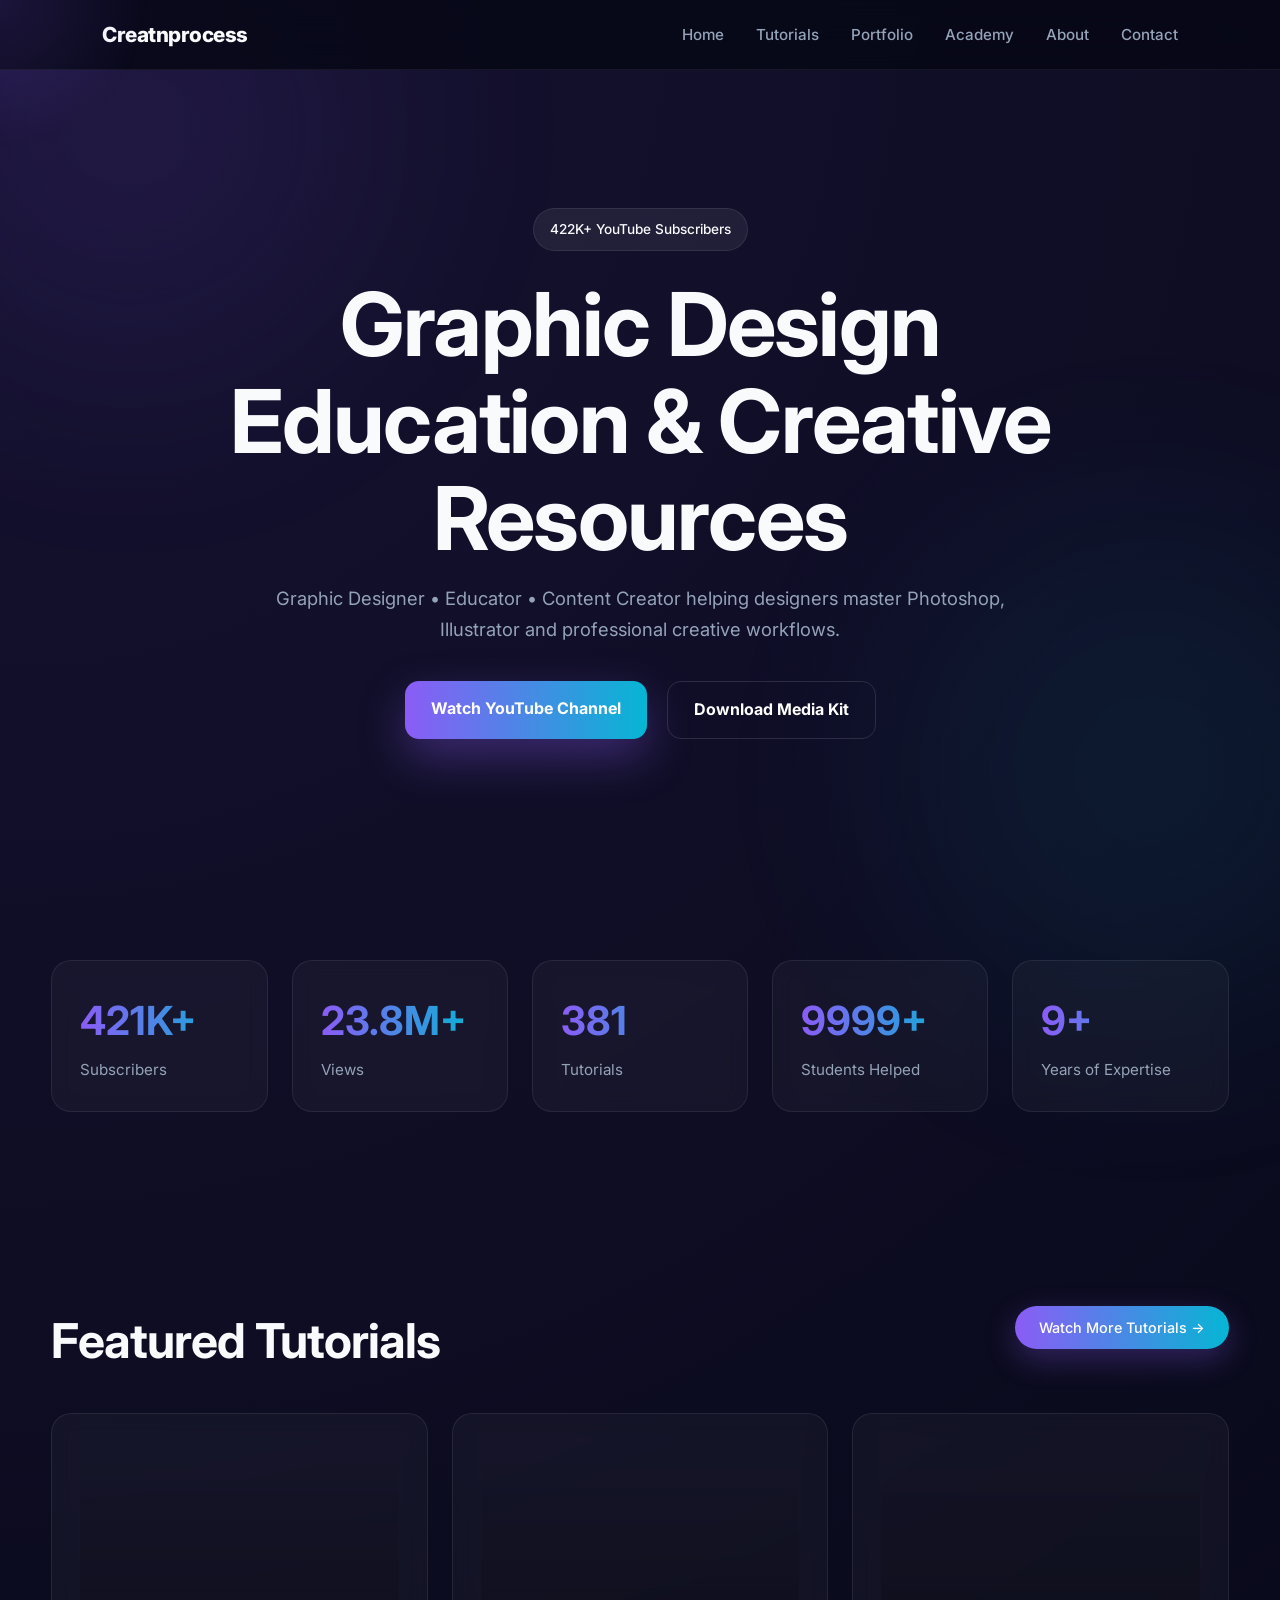
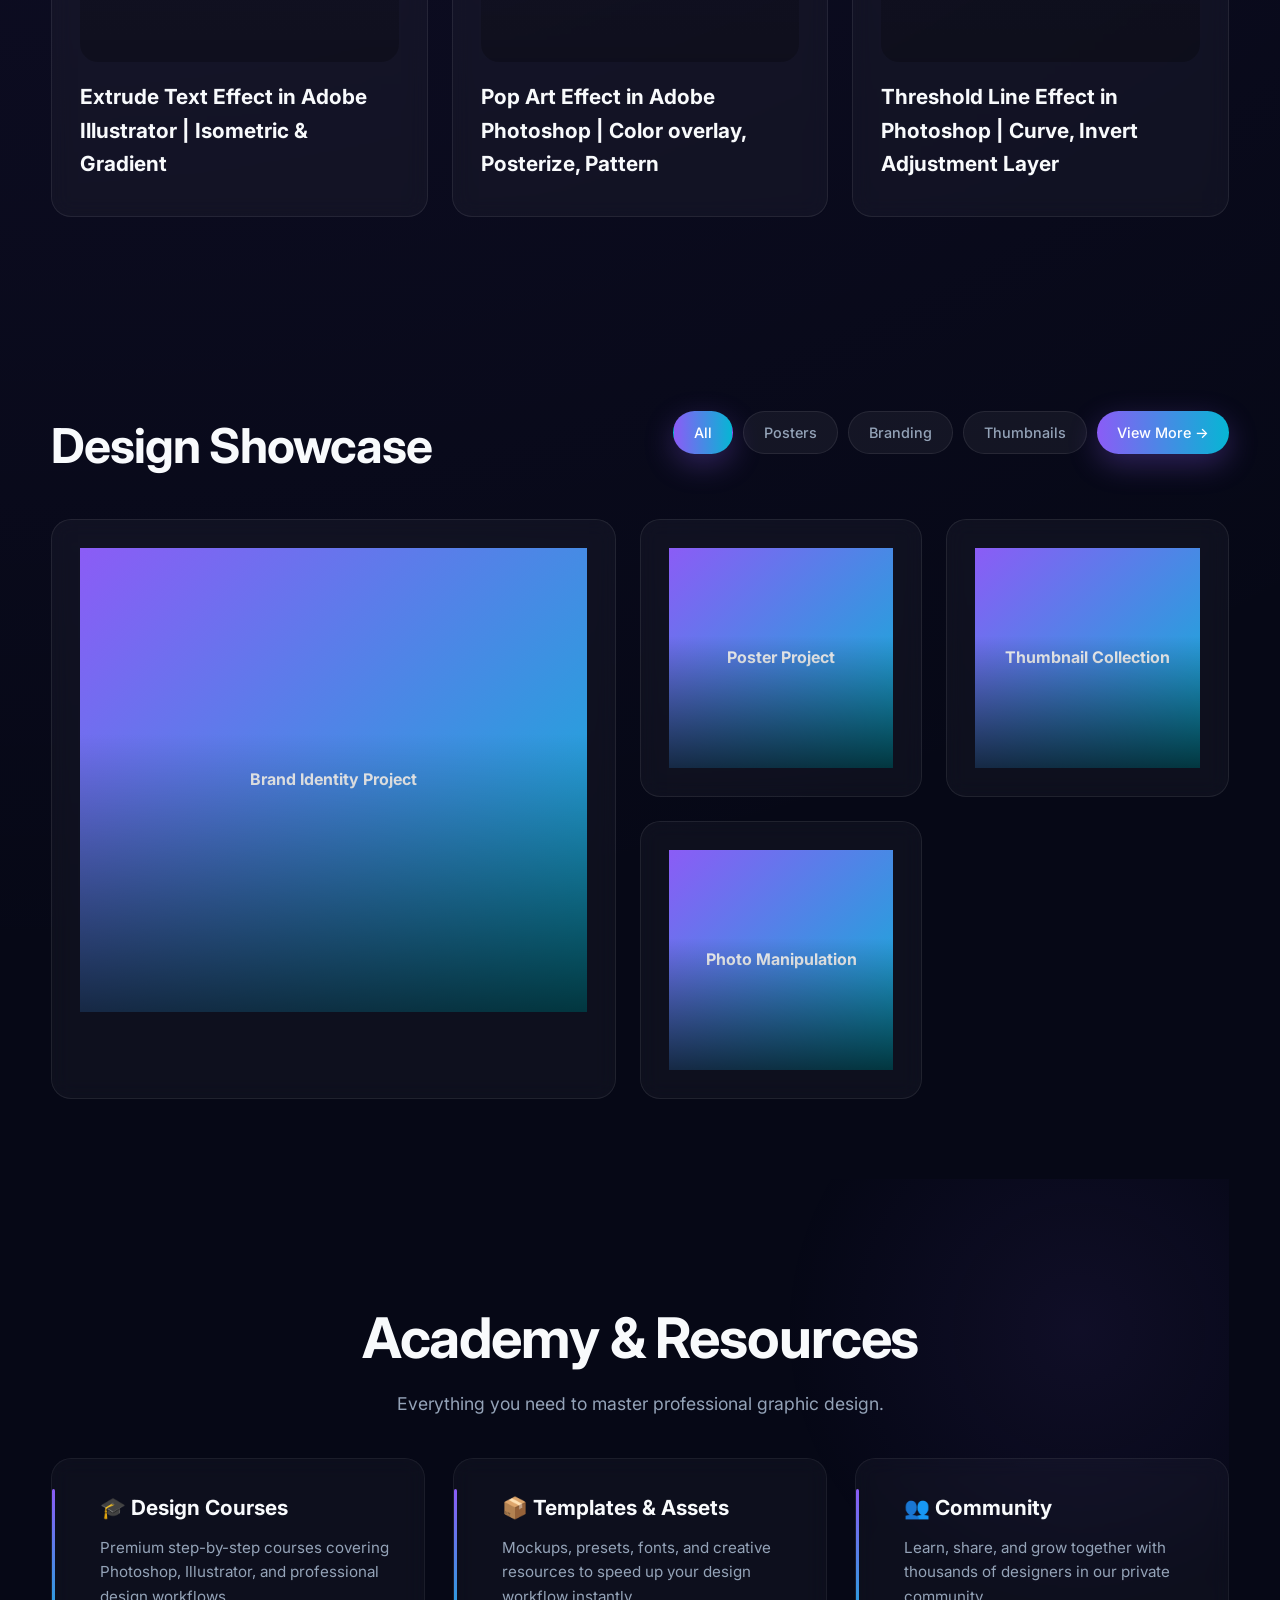
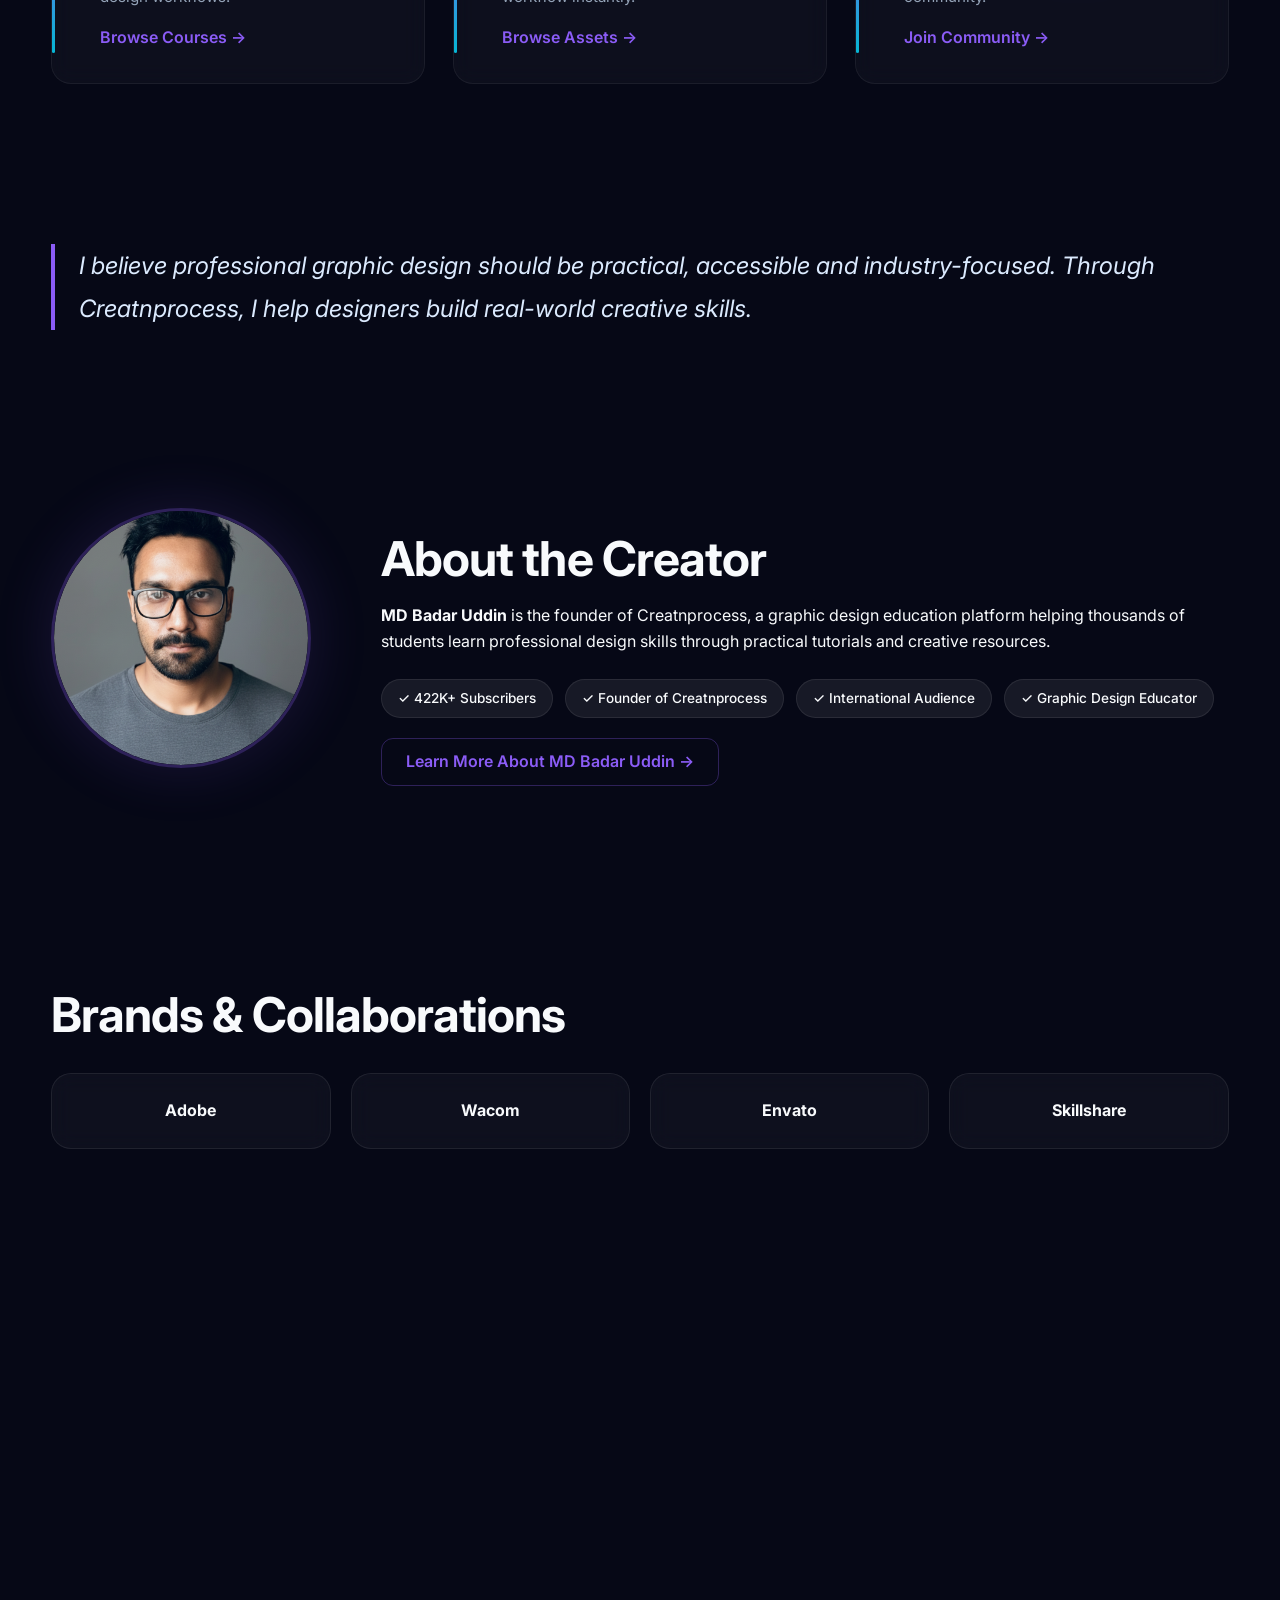
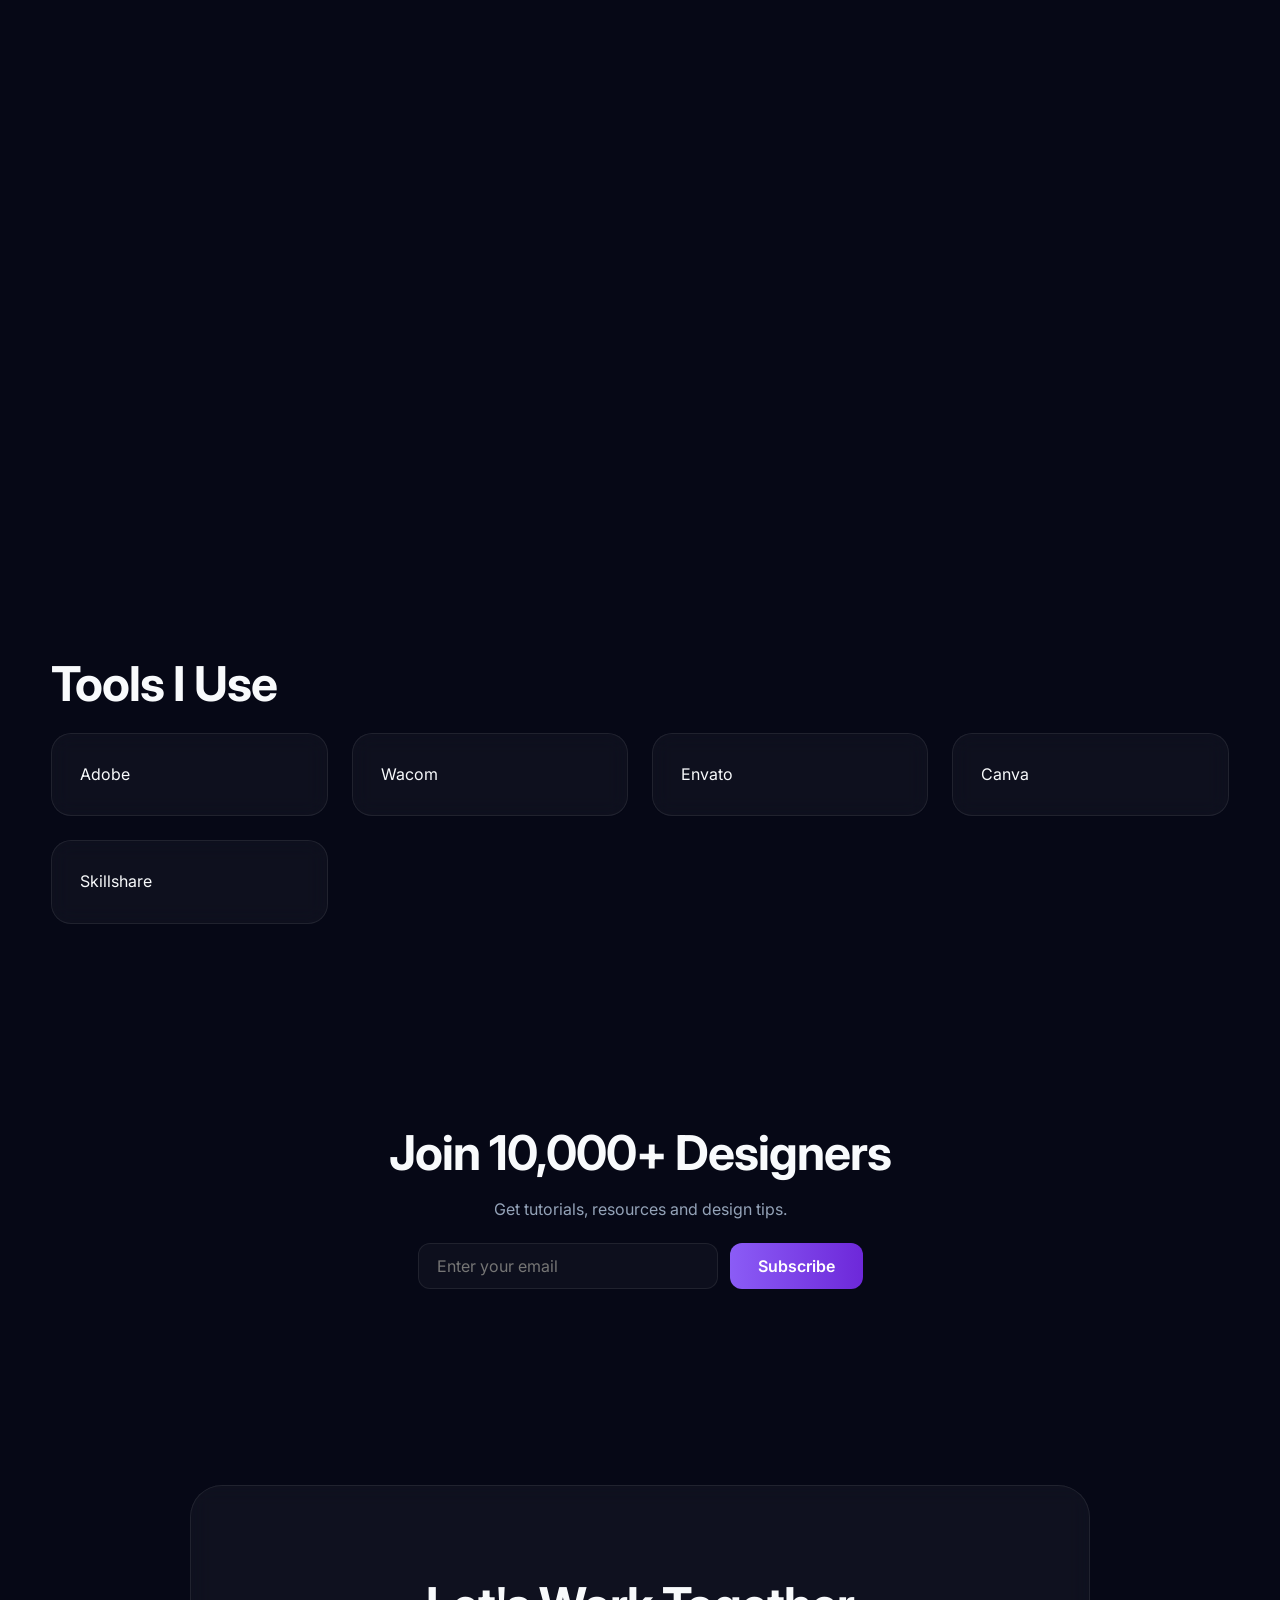
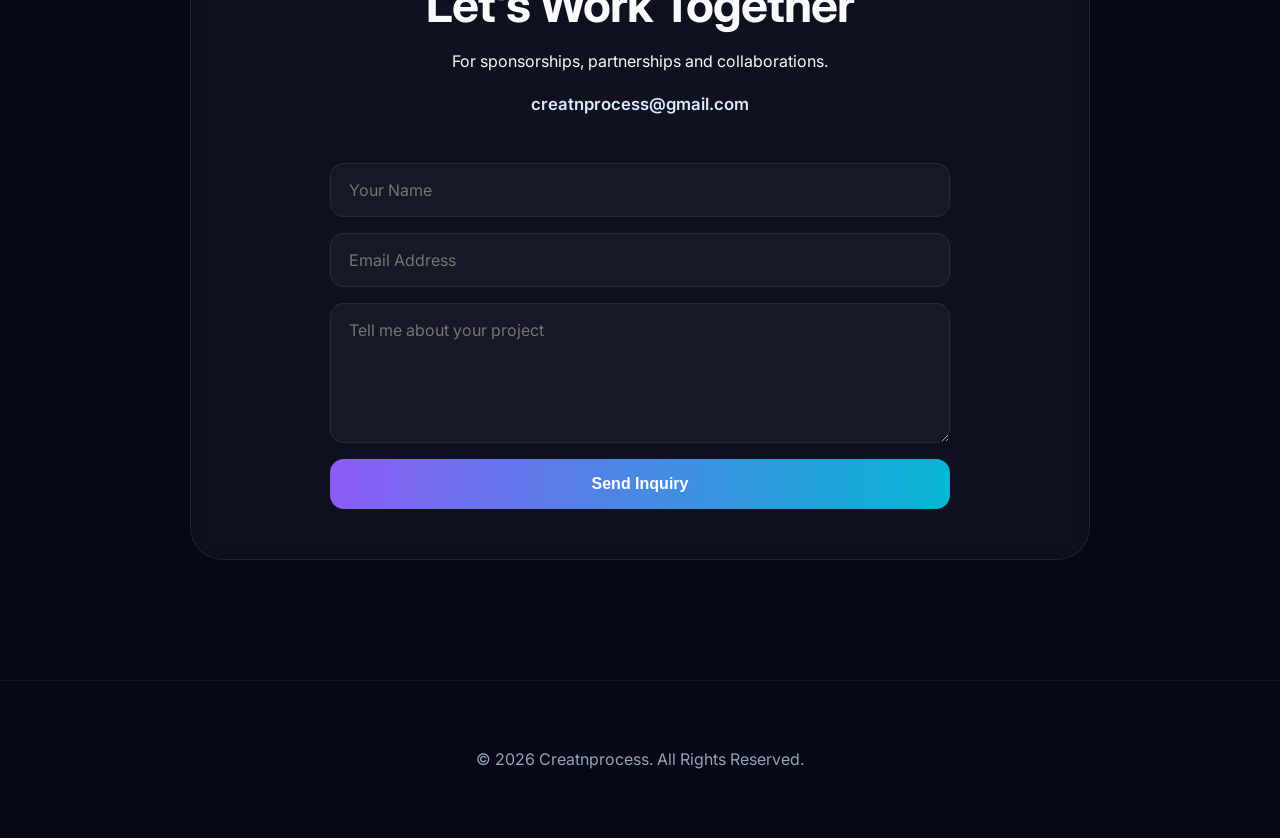
==== commit ce13c812: "Update index.html" ====
--- a/index.html
+++ b/index.html
@@ -473,23 +473,26 @@
     }
 });
 </script>
-  <!-- ===== VIDEO MODAL (LIGHTBOX) ===== -->
-  <div id="videoModal" style="display: none; position: fixed; top: 0; left: 0; width: 100%; height: 100%; background: rgba(6, 8, 22, 0.92); backdrop-filter: blur(10px); z-index: 10000; justify-content: center; align-items: center; padding: 20px; box-sizing: border-box;">
-    <div style="position: relative; width: 100%; max-width: 900px; background: transparent; border-radius: 20px; overflow: hidden;">
+   <!-- ===== VIDEO MODAL ===== -->
+  <div id="videoModal" style="display: none; position: fixed; top: 0; left: 0; width: 100%; height: 100%; background: rgba(6, 8, 22, 0.92); backdrop-filter: blur(10px); z-index: 99999; justify-content: center; align-items: center; padding: 20px; box-sizing: border-box;">
+    <div style="position: relative; width: 100%; max-width: 900px; margin: auto; background: transparent; border-radius: 20px; overflow: visible;">
+      
       <!-- Close Button -->
-      <button id="closeModal" style="position: absolute; top: 16px; right: 20px; background: rgba(255,255,255,0.1); border: 1px solid rgba(255,255,255,0.2); color: white; font-size: 28px; cursor: pointer; z-index: 10; width: 48px; height: 48px; border-radius: 50%; display: flex; align-items: center; justify-content: center; transition: all 0.3s ease; backdrop-filter: blur(8px);">
+      <button id="closeModal" style="position: absolute; top: -12px; right: -12px; background: rgba(20, 22, 36, 0.95); border: 1px solid rgba(255,255,255,0.15); color: white; font-size: 20px; cursor: pointer; z-index: 99999; width: 44px; height: 44px; border-radius: 50%; display: flex; align-items: center; justify-content: center; transition: all 0.3s ease; backdrop-filter: blur(8px); font-family: 'Inter', sans-serif; box-shadow: 0 4px 20px rgba(0,0,0,0.5);">
         ✕
       </button>
+      
       <!-- Video Container -->
-      <div style="position: relative; padding-bottom: 56.25%; height: 0; background: #000;">
+      <div style="position: relative; padding-bottom: 56.25%; height: 0; background: #000; border-radius: 16px; overflow: hidden; box-shadow: 0 20px 60px rgba(0,0,0,0.8);">
         <iframe 
           id="videoIframe" 
           src="" 
-          style="position: absolute; top: 0; left: 0; width: 100%; height: 100%; border: none; border-radius: 16px; box-shadow: 0 20px 60px rgba(0,0,0,0.8);" 
+          style="position: absolute; top: 0; left: 0; width: 100%; height: 100%; border: none; display: block;" 
           allow="autoplay; encrypted-media; fullscreen; picture-in-picture" 
           allowfullscreen>
         </iframe>
       </div>
+      
     </div>
   </div>
 </body>
--- a/style.css
+++ b/style.css
@@ -747,3 +747,41 @@
     width: 100% !important;
   }
 }
+/* ===== VIDEO MODAL STYLING ===== */
+#videoModal {
+  animation: fadeIn 0.3s ease-out;
+}
+
+#videoModal iframe {
+  transition: all 0.3s ease;
+}
+
+#videoModal button:hover {
+  background: rgba(255, 255, 255, 0.2) !important;
+  transform: scale(1.1);
+}
+
+@keyframes fadeIn {
+  from {
+    opacity: 0;
+    transform: scale(0.95);
+  }
+  to {
+    opacity: 1;
+    transform: scale(1);
+  }
+}
+
+/* Mobile responsiveness */
+@media (max-width: 600px) {
+  #videoModal {
+    padding: 10px;
+  }
+  #videoModal button {
+    top: 10px !important;
+    right: 14px !important;
+    width: 40px !important;
+    height: 40px !important;
+    font-size: 22px !important;
+  }
+}
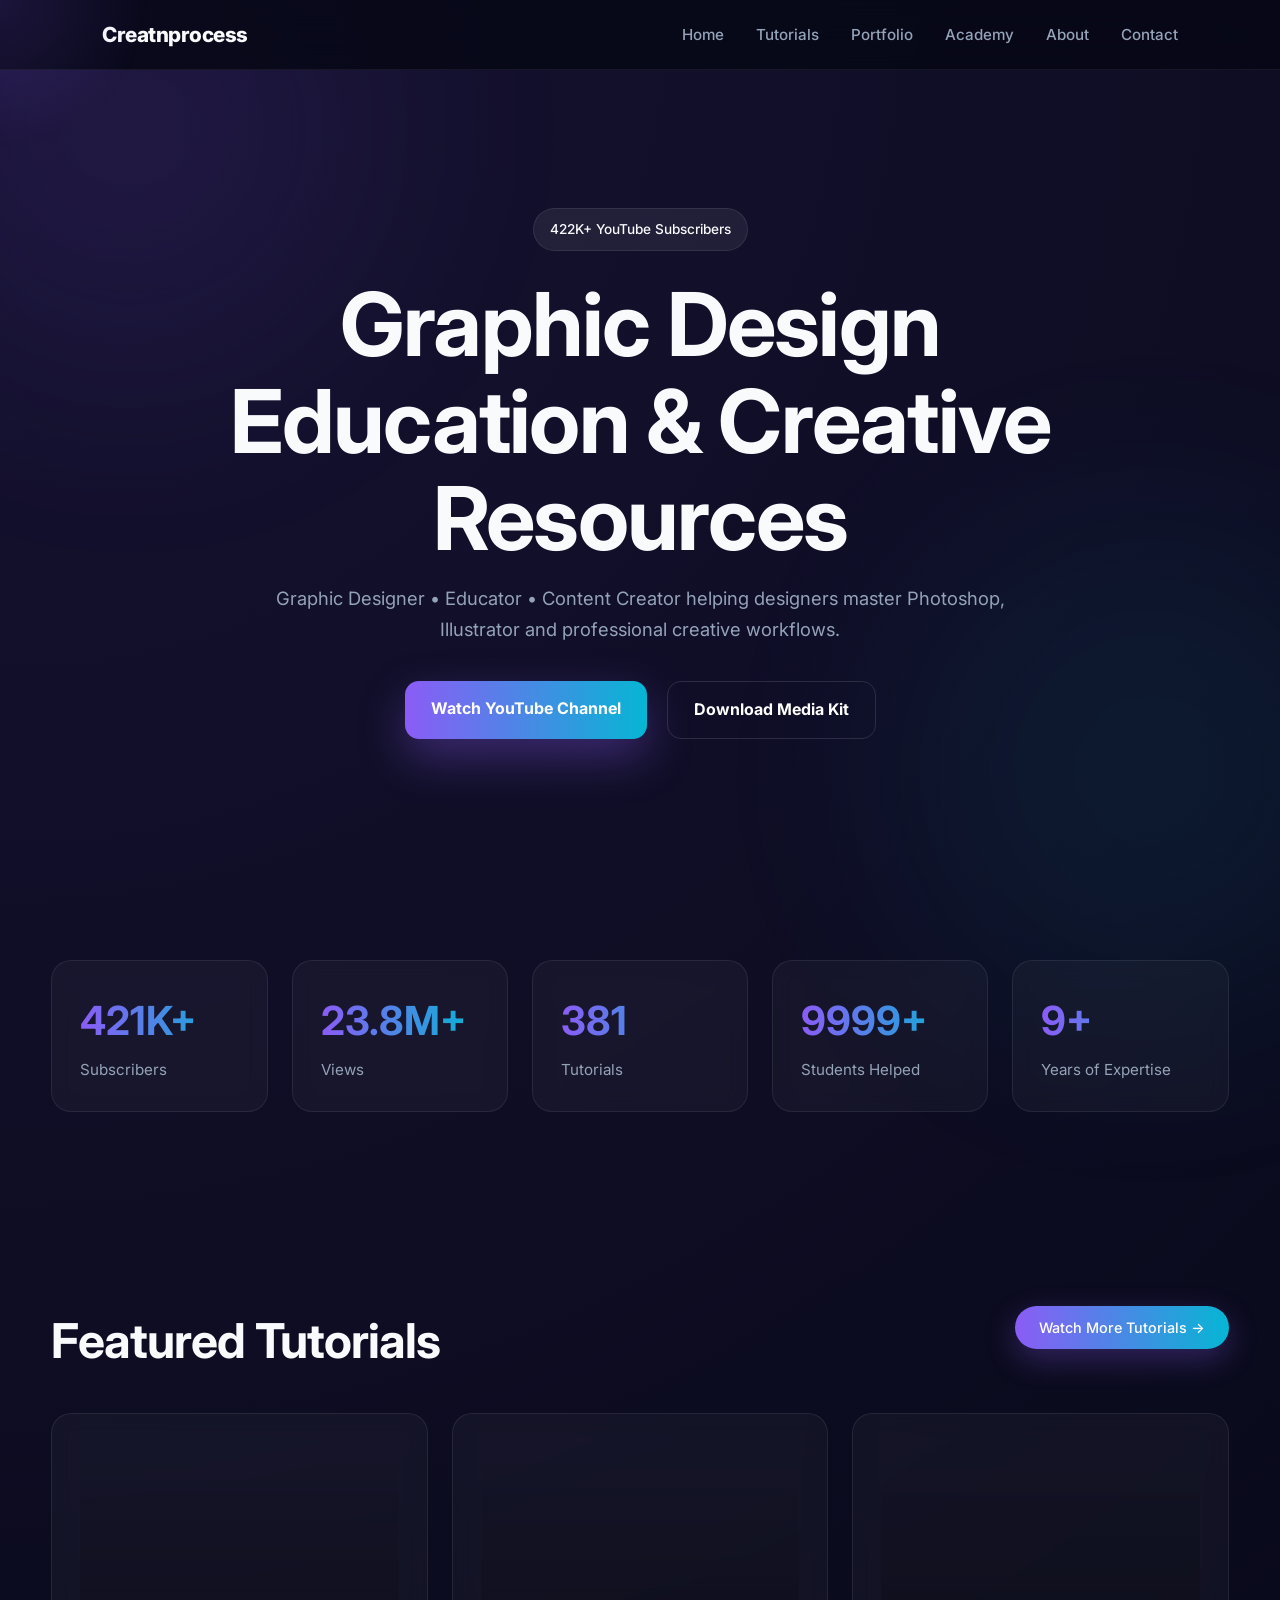
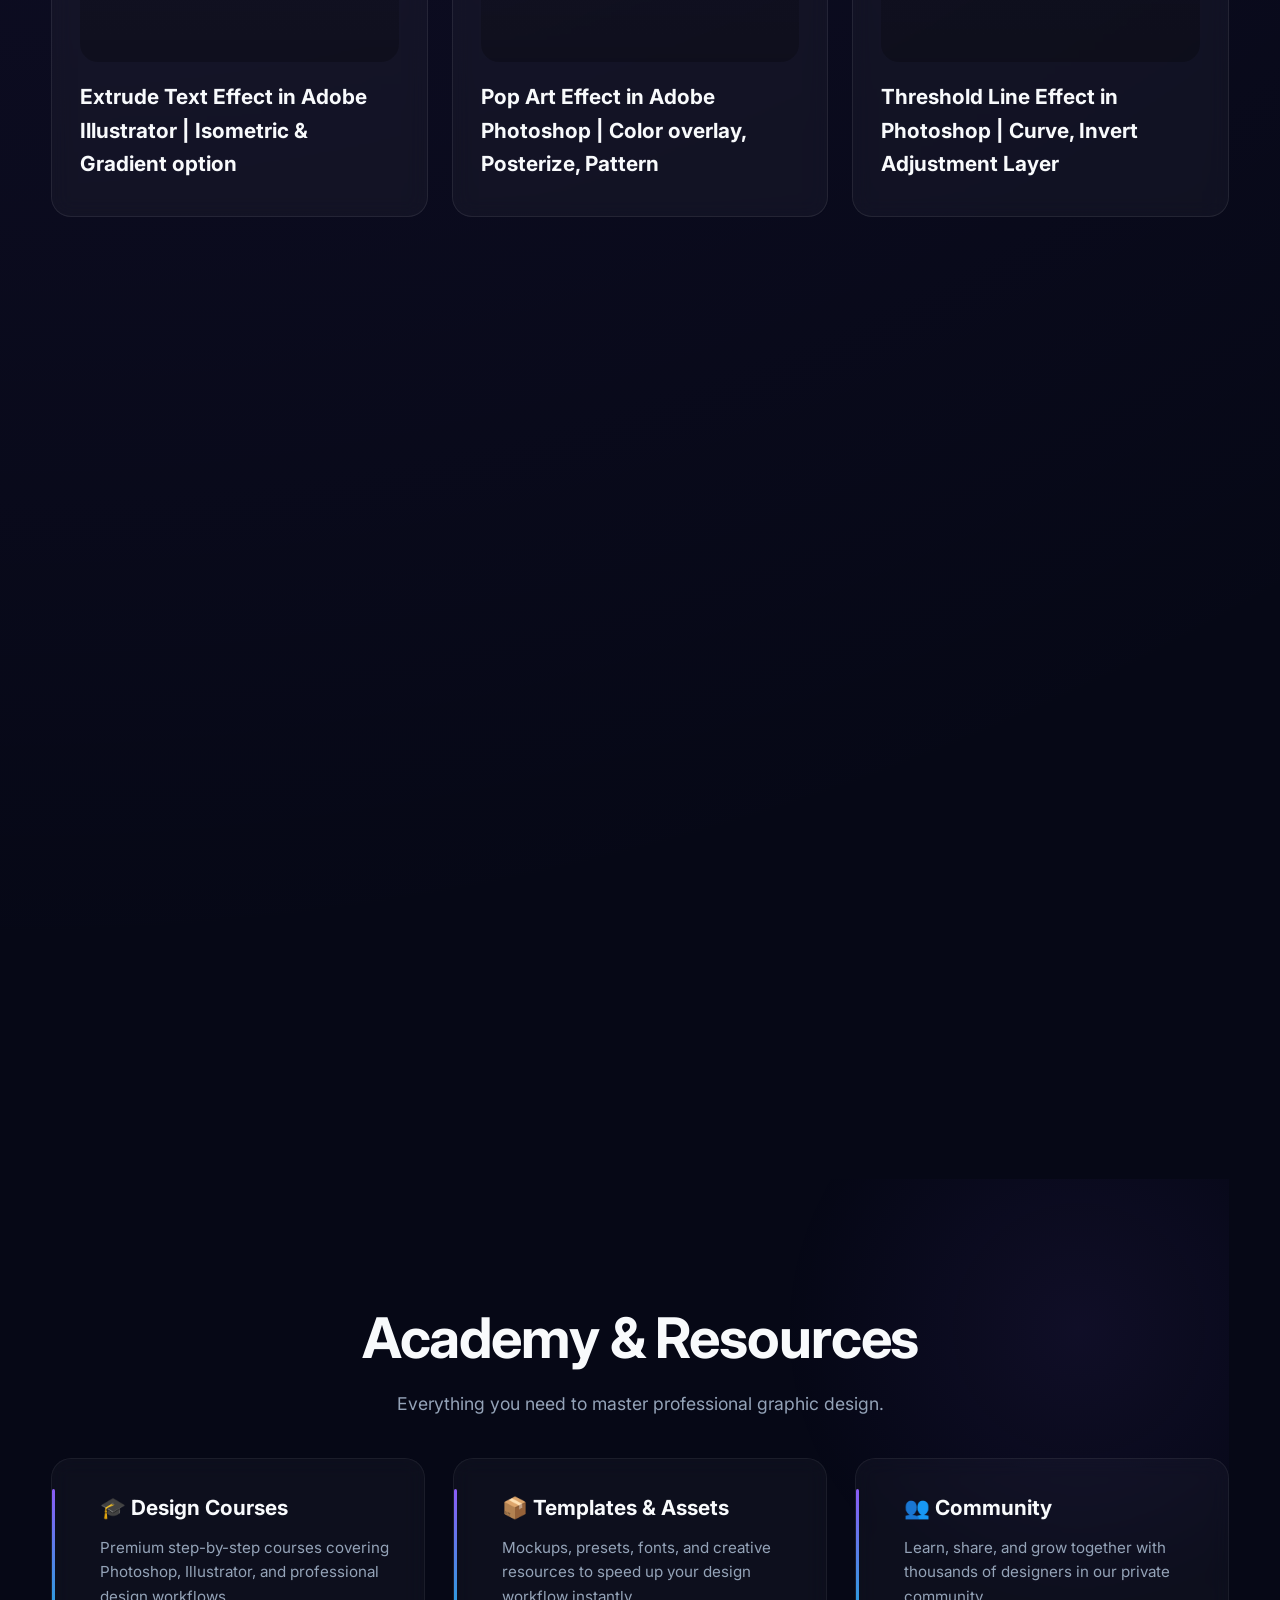
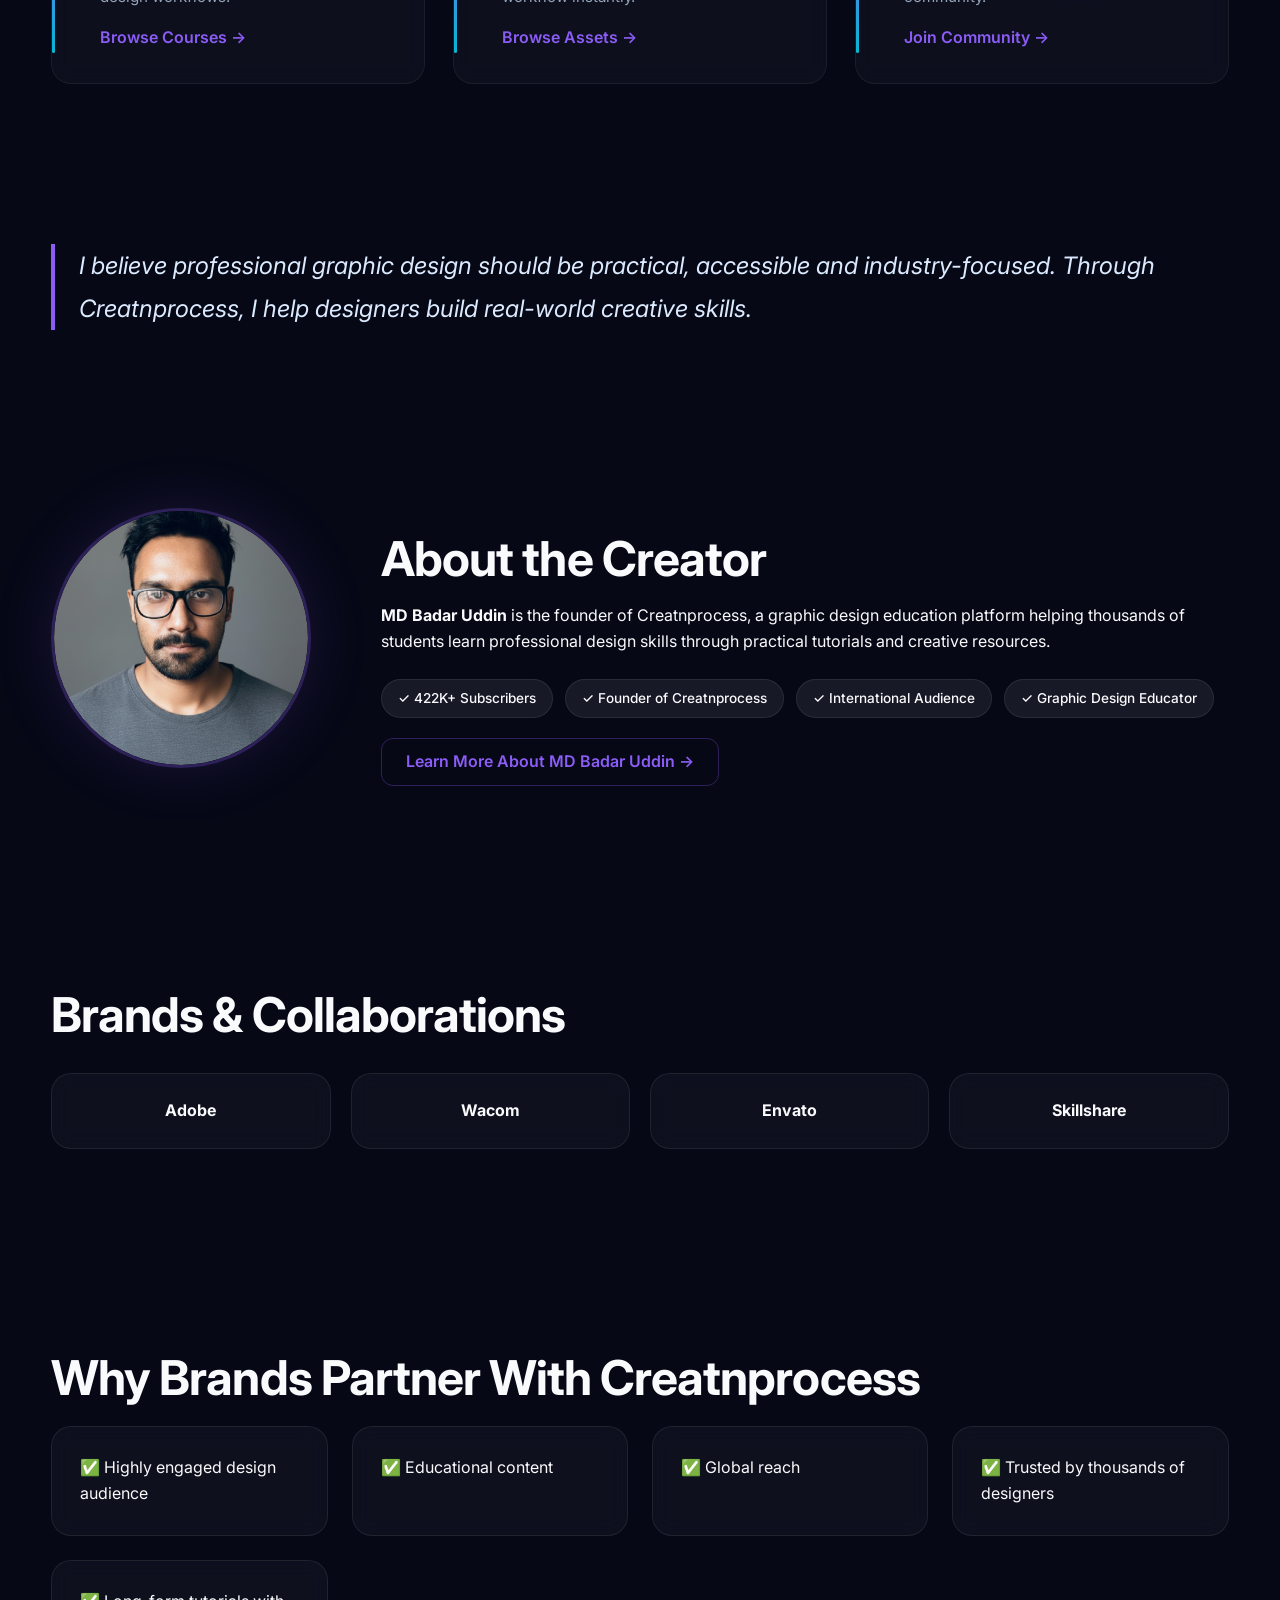
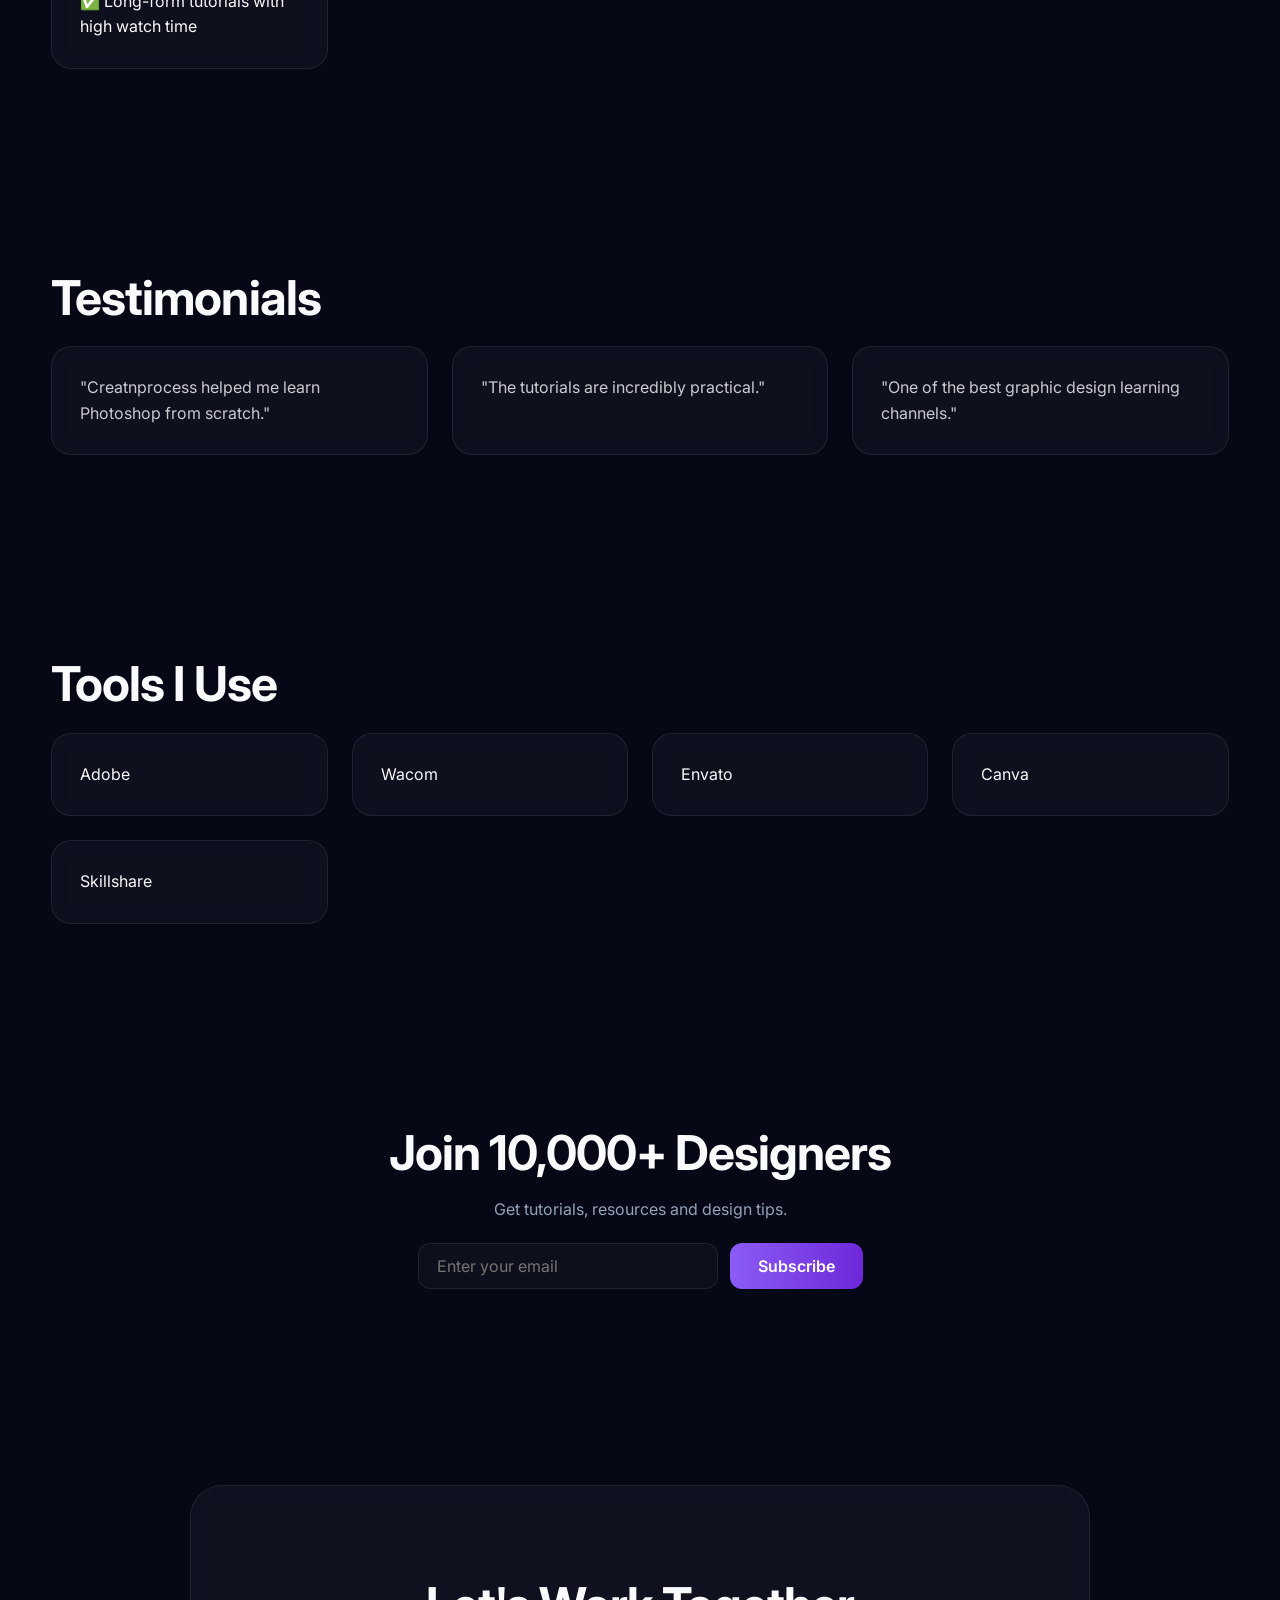
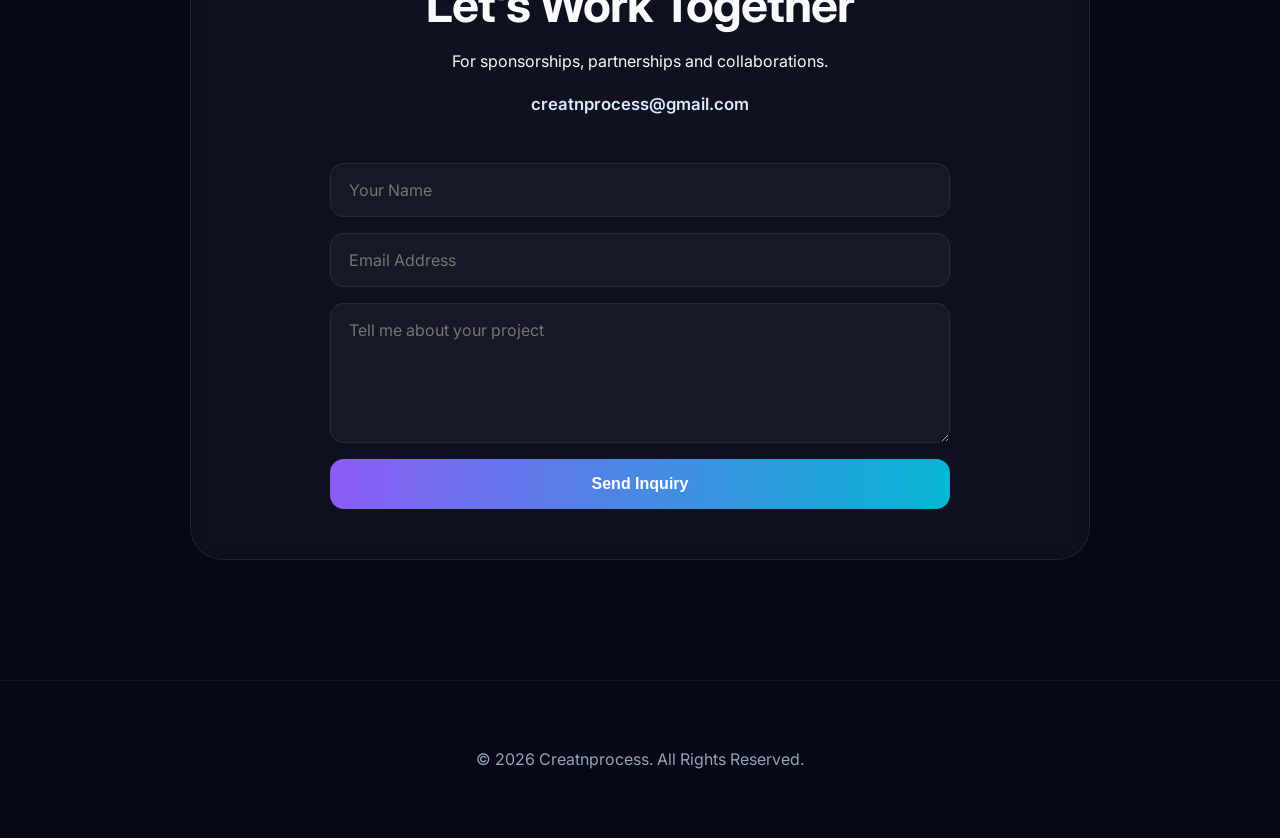
==== commit 70b1b1bb: "Update index.html" ====
--- a/index.html
+++ b/index.html
@@ -77,7 +77,7 @@
                 <div class="thumb" style="background-image: url('https://img.youtube.com/vi/KCtrp8d8Cyk/maxresdefault.jpg'); background-size: cover; background-position: center; color: transparent; text-shadow: none;">
                     Thumbnail
                 </div>
-                <h3>Extrude Text Effect in Adobe Illustrator | Isometric &amp; Gradient </h3>
+                <h3>Extrude Text Effect in Adobe Illustrator | Isometric & Gradient option </h3>
             </div>
         </a>
         
--- a/style.css
+++ b/style.css
@@ -747,41 +747,78 @@
     width: 100% !important;
   }
 }
-/* ===== VIDEO MODAL STYLING ===== */
+/* ============================================
+   VIDEO MODAL STYLING (FIXED)
+   ============================================ */
+
 #videoModal {
-  animation: fadeIn 0.3s ease-out;
+  animation: videoFadeIn 0.3s ease-out;
+  justify-content: center !important;
+  align-items: center !important;
+  padding: 20px !important;
+}
+
+#videoModal > div {
+  position: relative !important;
+  margin: auto !important;
+  max-width: 900px !important;
+  width: 100% !important;
 }
 
 #videoModal iframe {
-  transition: all 0.3s ease;
+  display: block !important;
+  border-radius: 16px !important;
+}
+
+#videoModal button {
+  transition: all 0.3s ease !important;
+  position: absolute !important;
+  top: -12px !important;
+  right: -12px !important;
+  z-index: 99999 !important;
 }
 
 #videoModal button:hover {
-  background: rgba(255, 255, 255, 0.2) !important;
-  transform: scale(1.1);
-}
-
-@keyframes fadeIn {
-  from {
+  background: rgba(255, 50, 50, 0.9) !important;
+  transform: scale(1.1) !important;
+  border-color: rgba(255, 50, 50, 0.5) !important;
+}
+
+#videoModal button:active {
+  transform: scale(0.9) !important;
+}
+
+@keyframes videoFadeIn {
+  0% {
     opacity: 0;
     transform: scale(0.95);
   }
-  to {
+  100% {
     opacity: 1;
     transform: scale(1);
   }
 }
 
-/* Mobile responsiveness */
+/* Mobile responsive */
 @media (max-width: 600px) {
   #videoModal {
-    padding: 10px;
-  }
+    padding: 10px !important;
+  }
+  
   #videoModal button {
-    top: 10px !important;
-    right: 14px !important;
-    width: 40px !important;
-    height: 40px !important;
-    font-size: 22px !important;
-  }
-}
+    top: -8px !important;
+    right: -8px !important;
+    width: 38px !important;
+    height: 38px !important;
+    font-size: 18px !important;
+  }
+  
+  #videoModal > div {
+    border-radius: 12px !important;
+    overflow: visible !important;
+  }
+  
+  #videoModal iframe {
+    border-radius: 12px !important;
+  }
+}
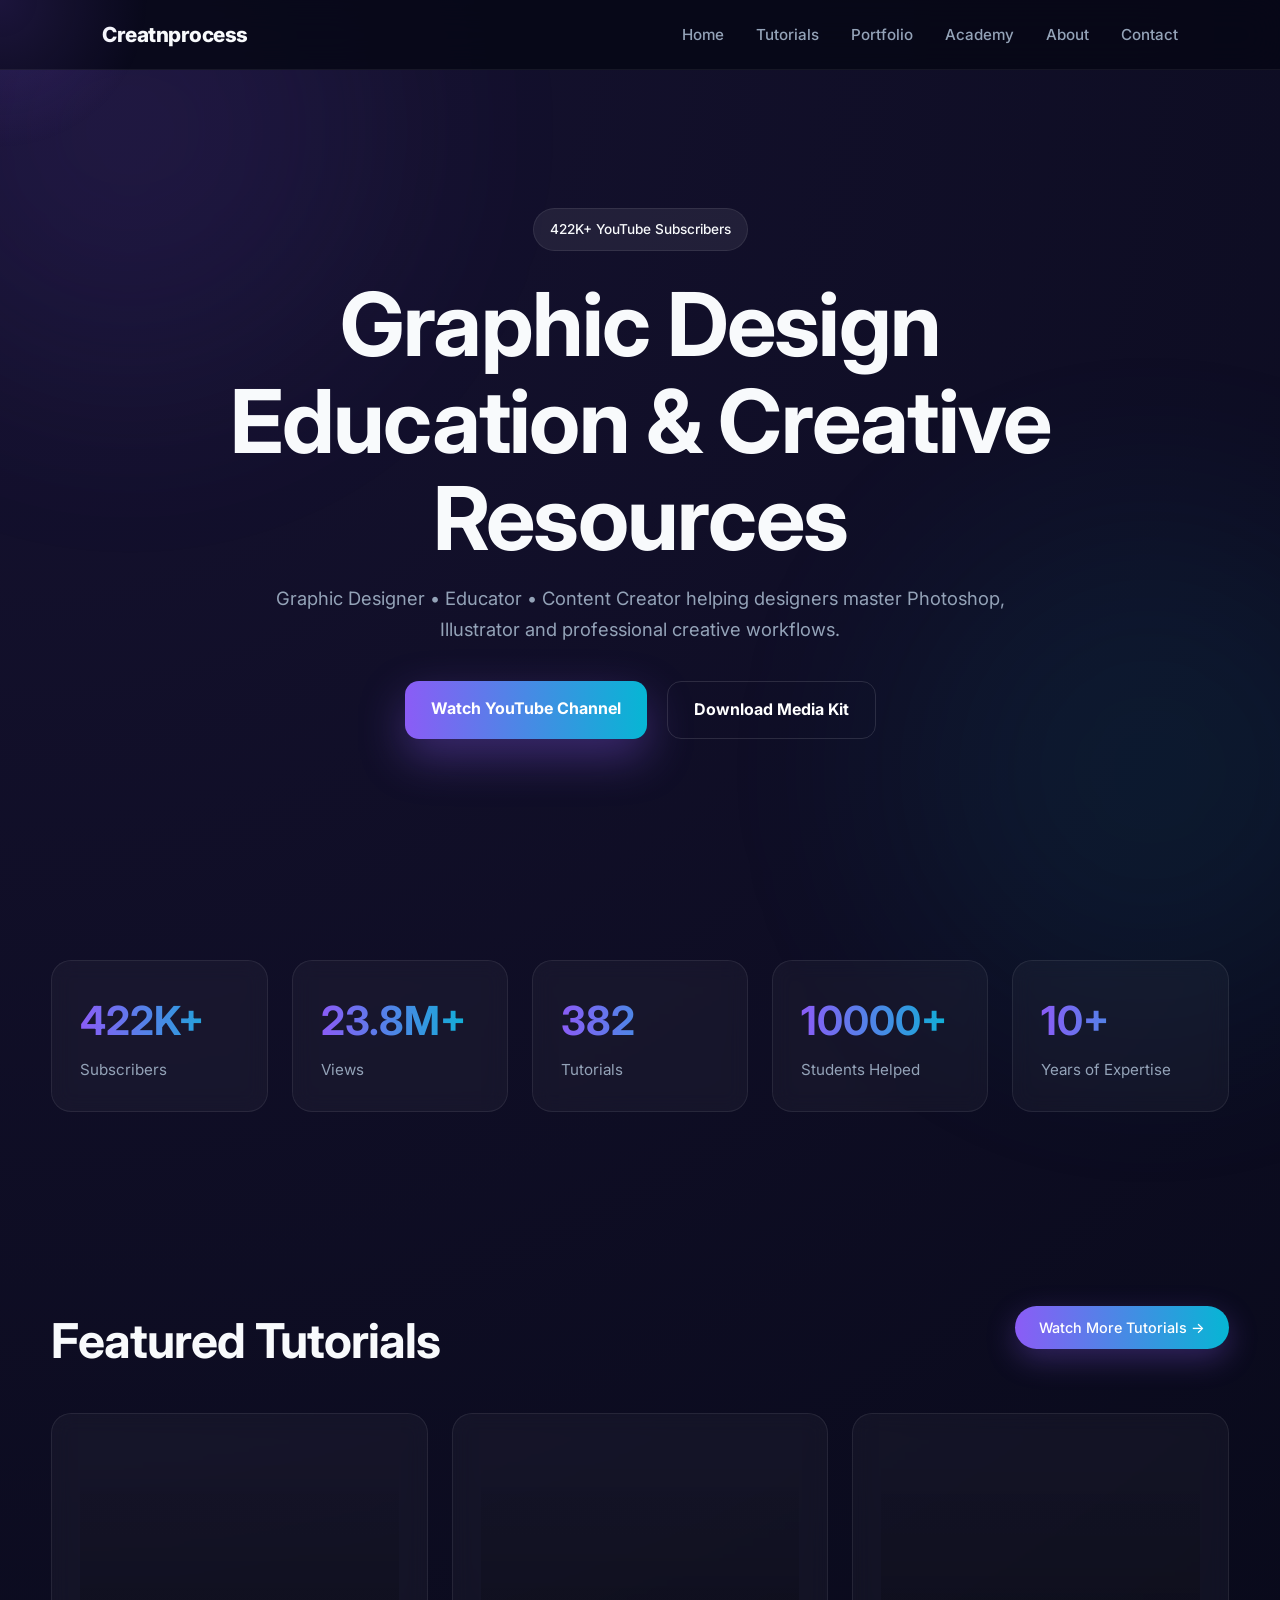
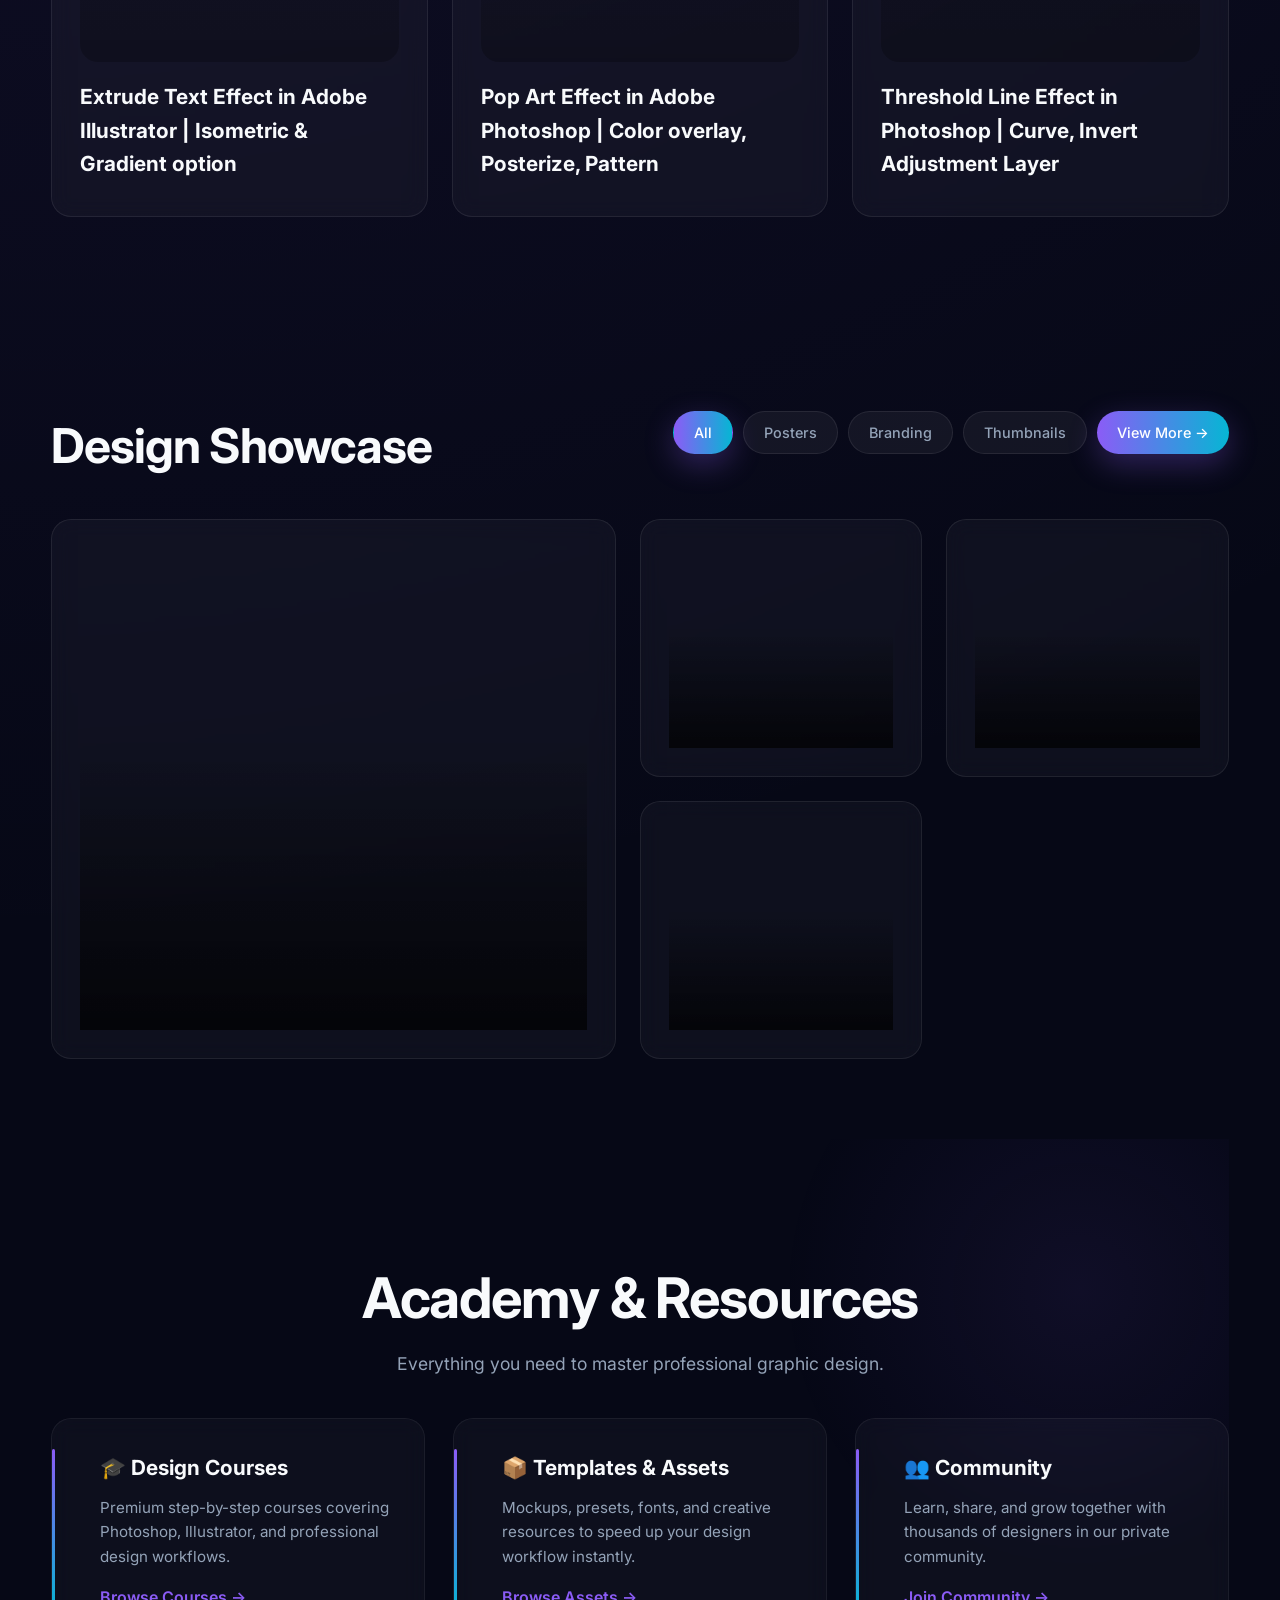
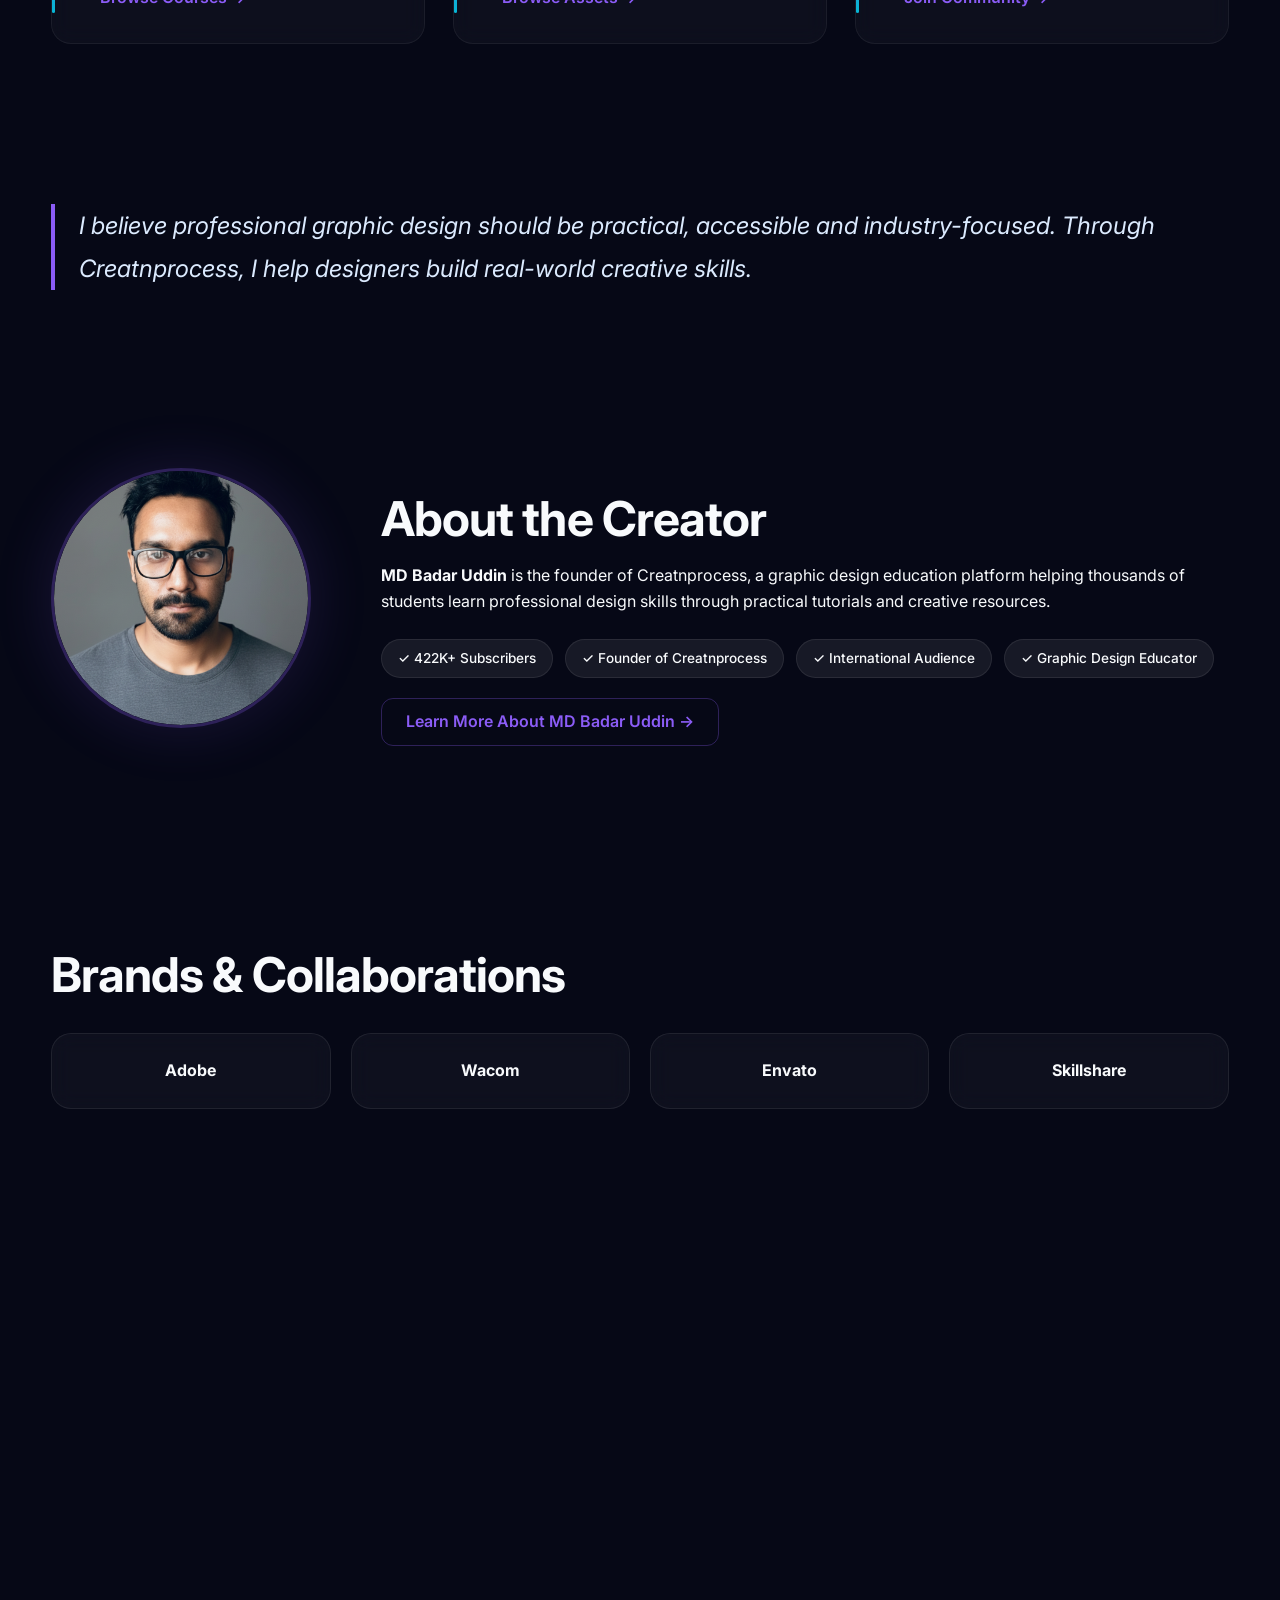
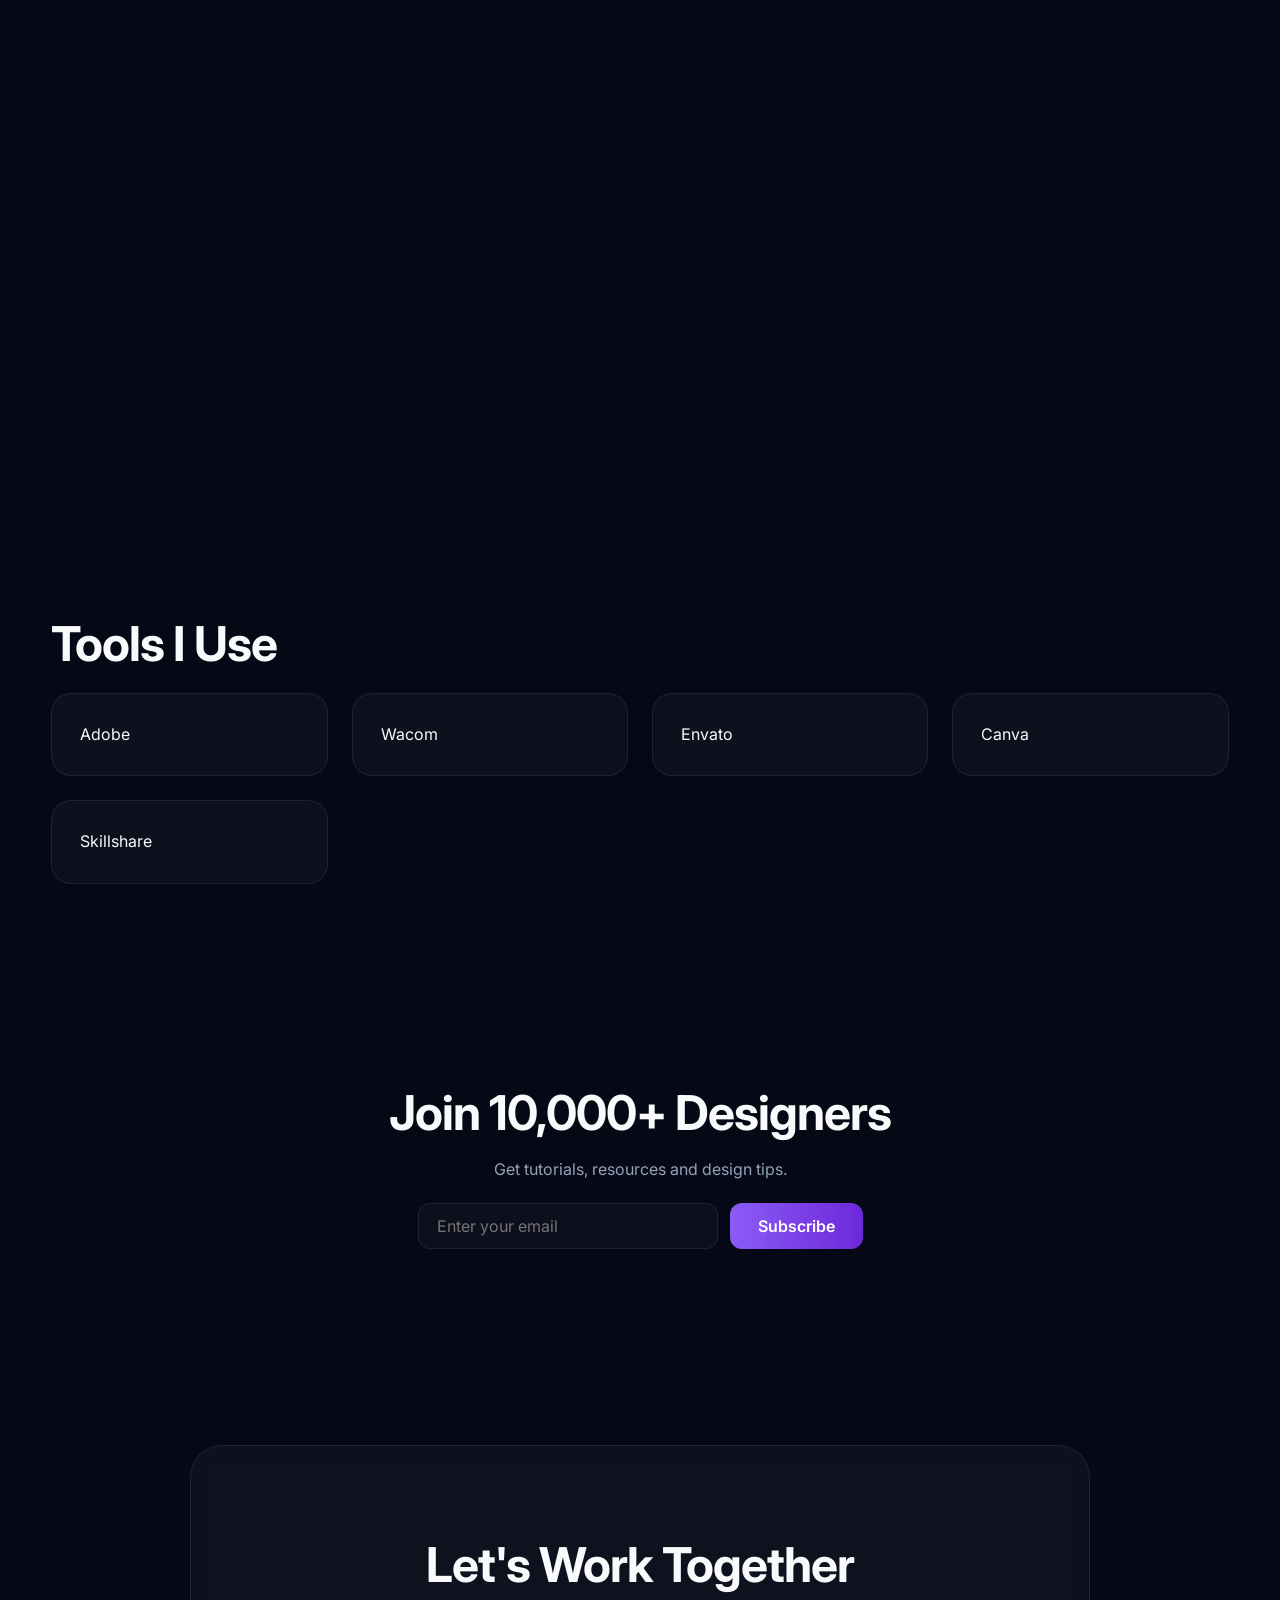
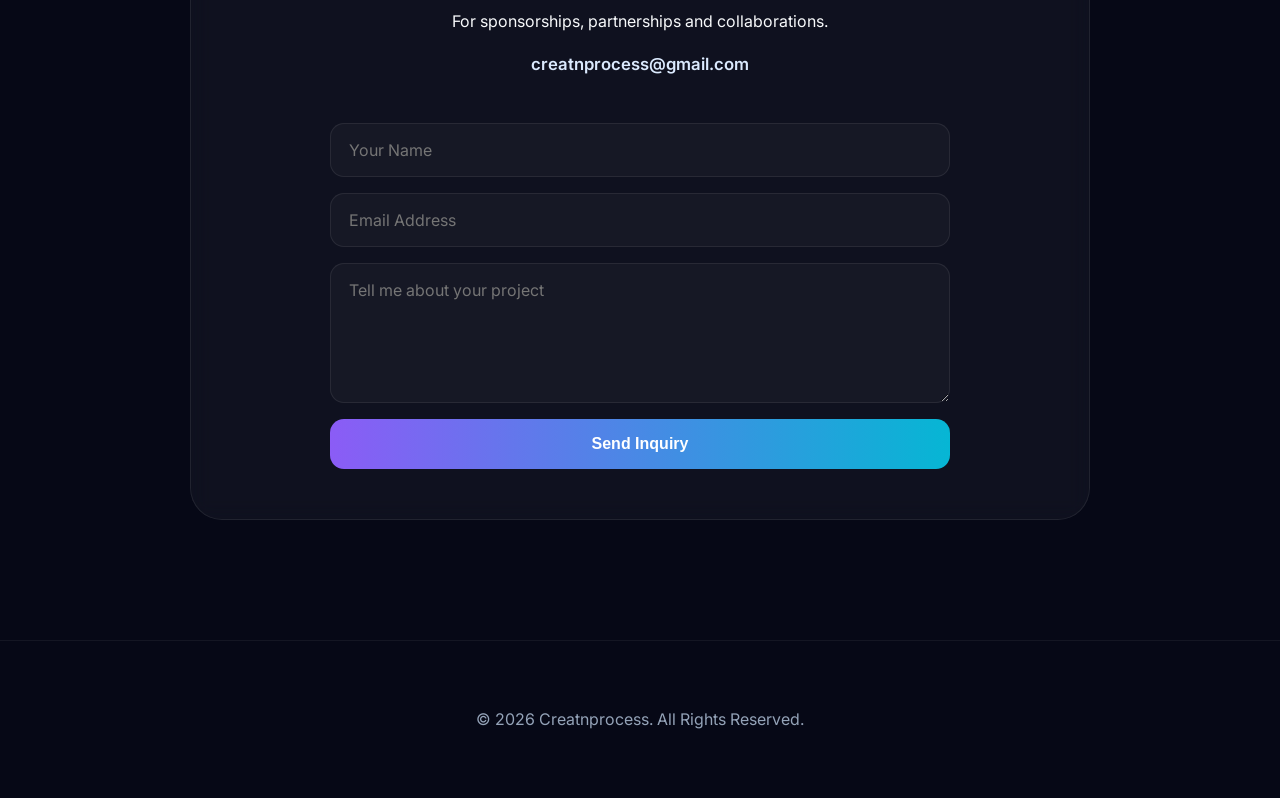
==== commit aa3f4760: "Update index.html" ====
--- a/index.html
+++ b/index.html
@@ -112,20 +112,49 @@
             <button data-filter="posters">Posters</button>
             <button data-filter="branding">Branding</button>
             <button data-filter="thumbnails">Thumbnails</button>
-            <!-- View More Button as a filter button -->
             <a href="showcase.html" style="display:inline-block; padding: 10px 20px; border-radius: 999px; background: linear-gradient(90deg, var(--a), var(--b)); color: white; text-decoration: none; font-weight: 500; font-size: 0.9rem; transition: all 0.3s ease; border: none; cursor: pointer; box-shadow: 0 10px 30px rgba(139, 92, 246, 0.3);">
                 View More →
             </a>
         </div>
     </div>
     <div class="portfolio">
-        <div class="project large" data-category="branding"><div class="image">Brand Identity Project</div></div>
-        <div class="project" data-category="posters"><div class="image">Poster Project</div></div>
-        <div class="project" data-category="thumbnails"><div class="image">Thumbnail Collection</div></div>
-        <div class="project" data-category="posters"><div class="image">Photo Manipulation</div></div>
-    </div>
-</section>
-  
+        <!-- Project 1: Brand Identity Project (Large) -->
+        <div class="project large" data-category="branding">
+            <a href="https://www.behance.net/creatnprocess" target="_blank" rel="noopener noreferrer" style="display: block; text-decoration: none; color: inherit; height: 100%;">
+                <div class="image" style="background-image: url('https://mir-s3-cdn-cf.behance.net/project_modules/max_632_webp/fb7df536603925.57221d6c0ecae.jpg'); background-size: cover; background-position: center; color: transparent; text-shadow: none; height: 100%; min-height: 400px;">
+                    Brand Identity Project
+                </div>
+            </a>
+        </div>
+        
+        <!-- Project 2: Poster Project -->
+        <div class="project" data-category="posters">
+            <a href="https://www.behance.net/creatnprocess" target="_blank" rel="noopener noreferrer" style="display: block; text-decoration: none; color: inherit; height: 100%;">
+                <div class="image" style="background-image: url('https://mir-s3-cdn-cf.behance.net/project_modules/hd_webp/3d7f5b36603925.57221d6c10bbd.jpg'); background-size: cover; background-position: center; color: transparent; text-shadow: none; height: 100%; min-height: 200px;">
+                    Poster Project
+                </div>
+            </a>
+        </div>
+        
+        <!-- Project 3: Thumbnail Collection -->
+        <div class="project" data-category="thumbnails">
+            <a href="https://www.behance.net/creatnprocess" target="_blank" rel="noopener noreferrer" style="display: block; text-decoration: none; color: inherit; height: 100%;">
+                <div class="image" style="background-image: url('https://mir-s3-cdn-cf.behance.net/project_modules/fs_webp/a04a1c36603925.57221d6c11979.png'); background-size: cover; background-position: center; color: transparent; text-shadow: none; height: 100%; min-height: 200px;">
+                    Thumbnail Collection
+                </div>
+            </a>
+        </div>
+        
+        <!-- Project 4: Photo Manipulation -->
+        <div class="project" data-category="posters">
+            <a href="https://www.behance.net/creatnprocess" target="_blank" rel="noopener noreferrer" style="display: block; text-decoration: none; color: inherit; height: 100%;">
+                <div class="image" style="background-image: url('https://mir-s3-cdn-cf.behance.net/project_modules/max_3840_webp/de24af36603925.57221d6c110db.jpg'); background-size: cover; background-position: center; color: transparent; text-shadow: none; height: 100%; min-height: 200px;">
+                    Photo Manipulation
+                </div>
+            </a>
+        </div>
+    </div>
+</section> 
   
   <!-- ===== ACADEMY & RESOURCES ===== -->
     <section id="academy" class="section reveal" style="position:relative; overflow:hidden;">
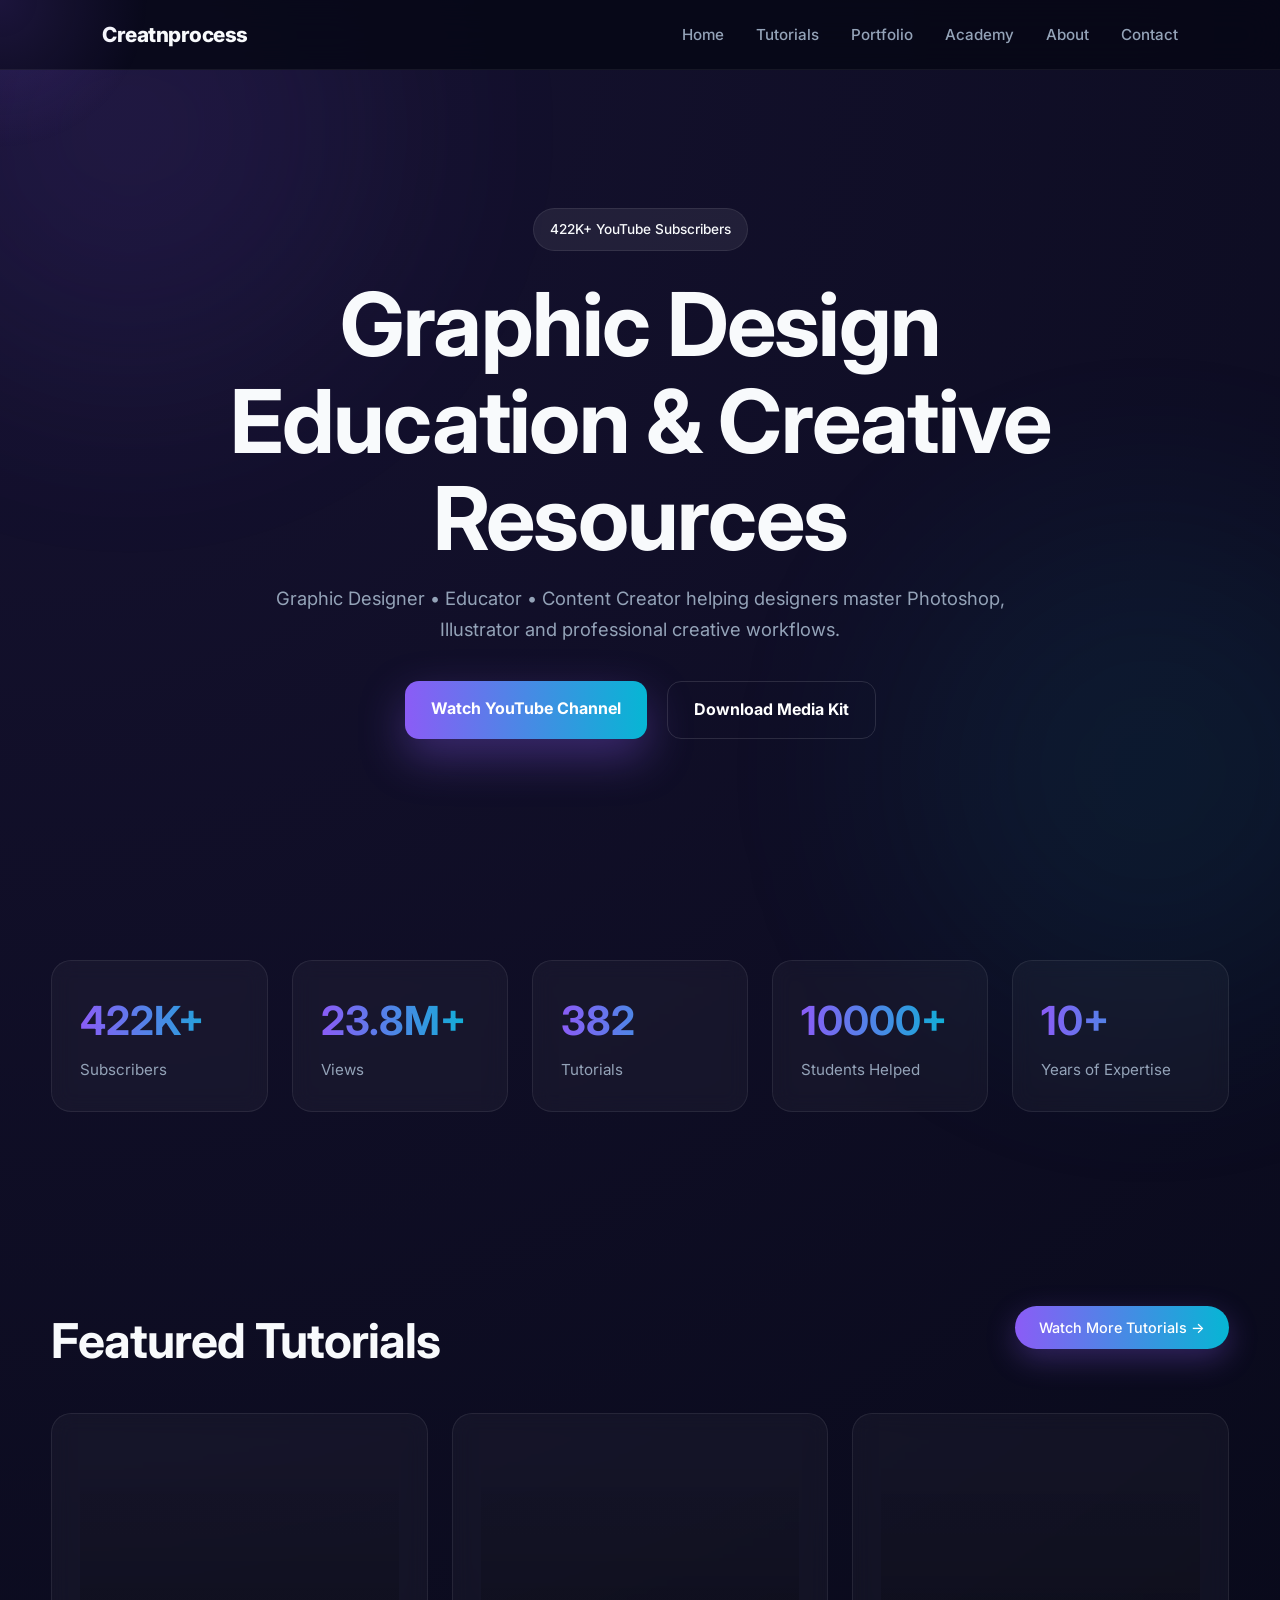
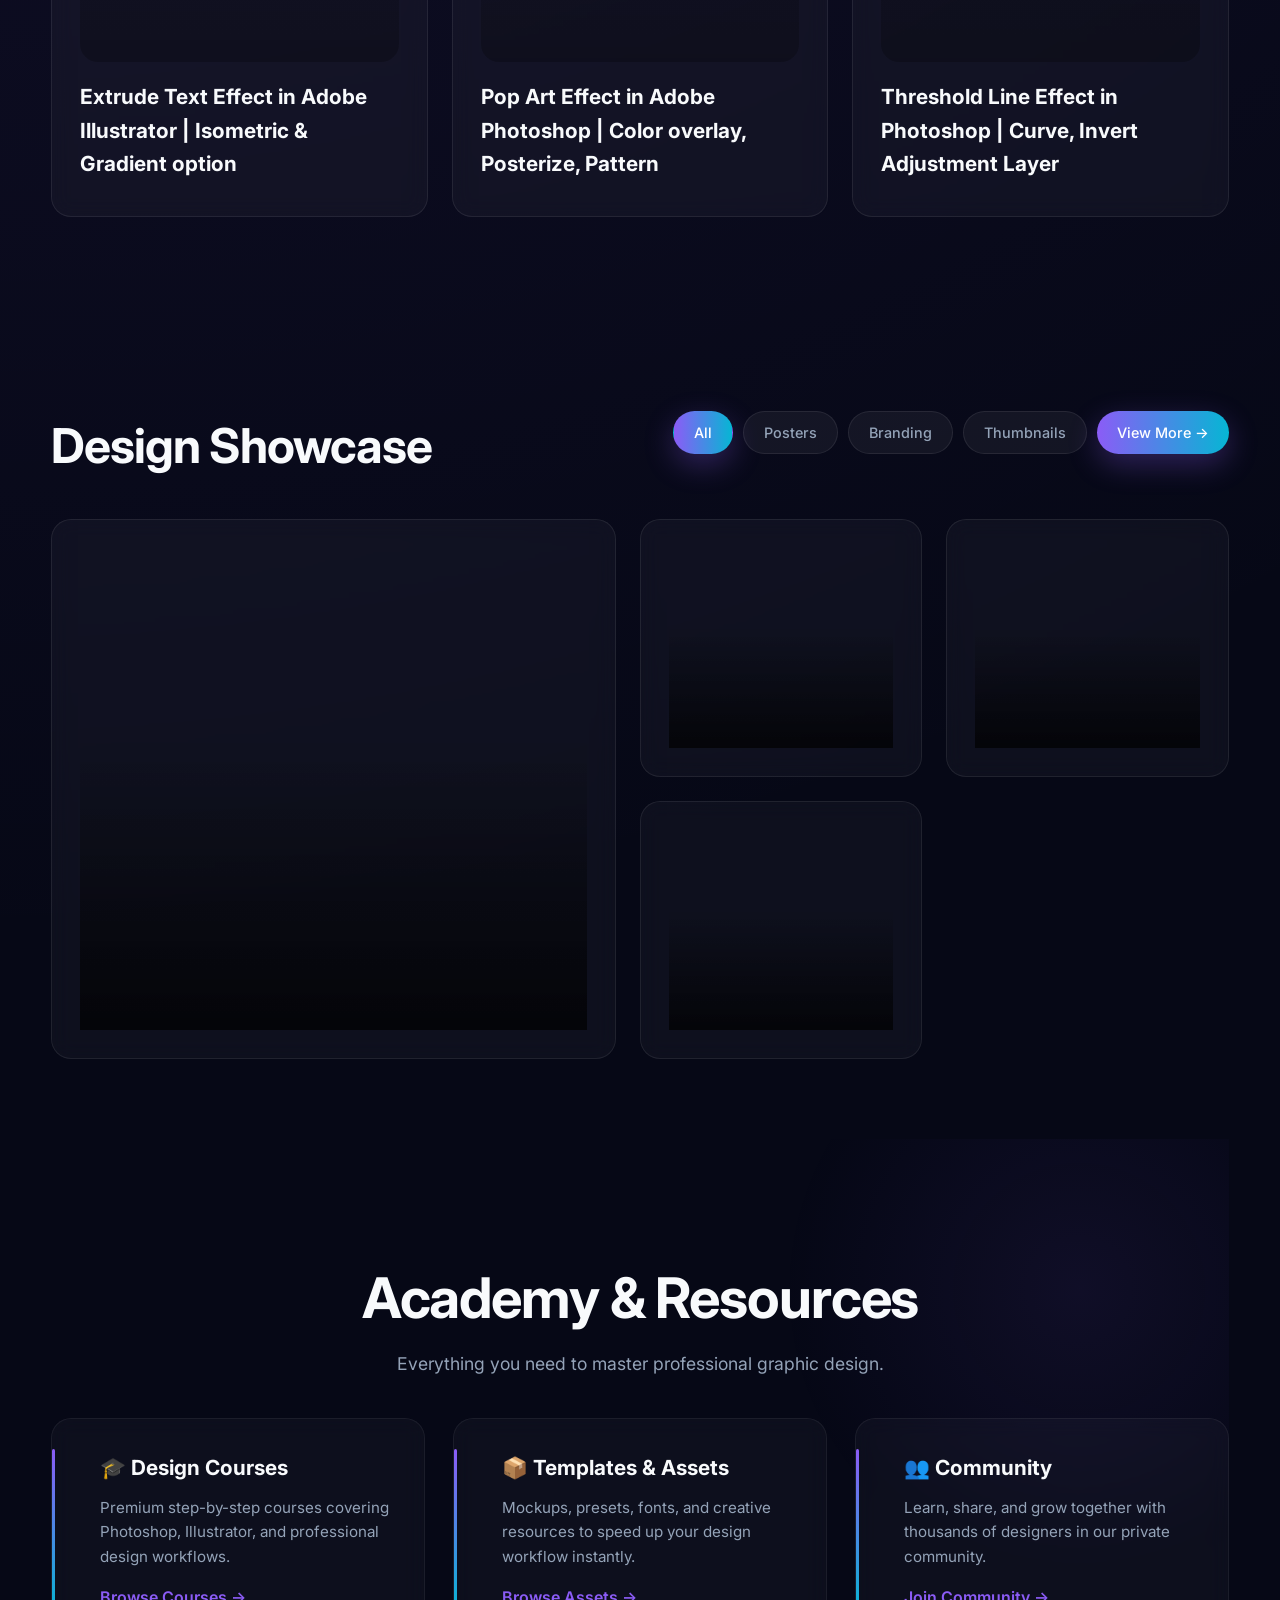
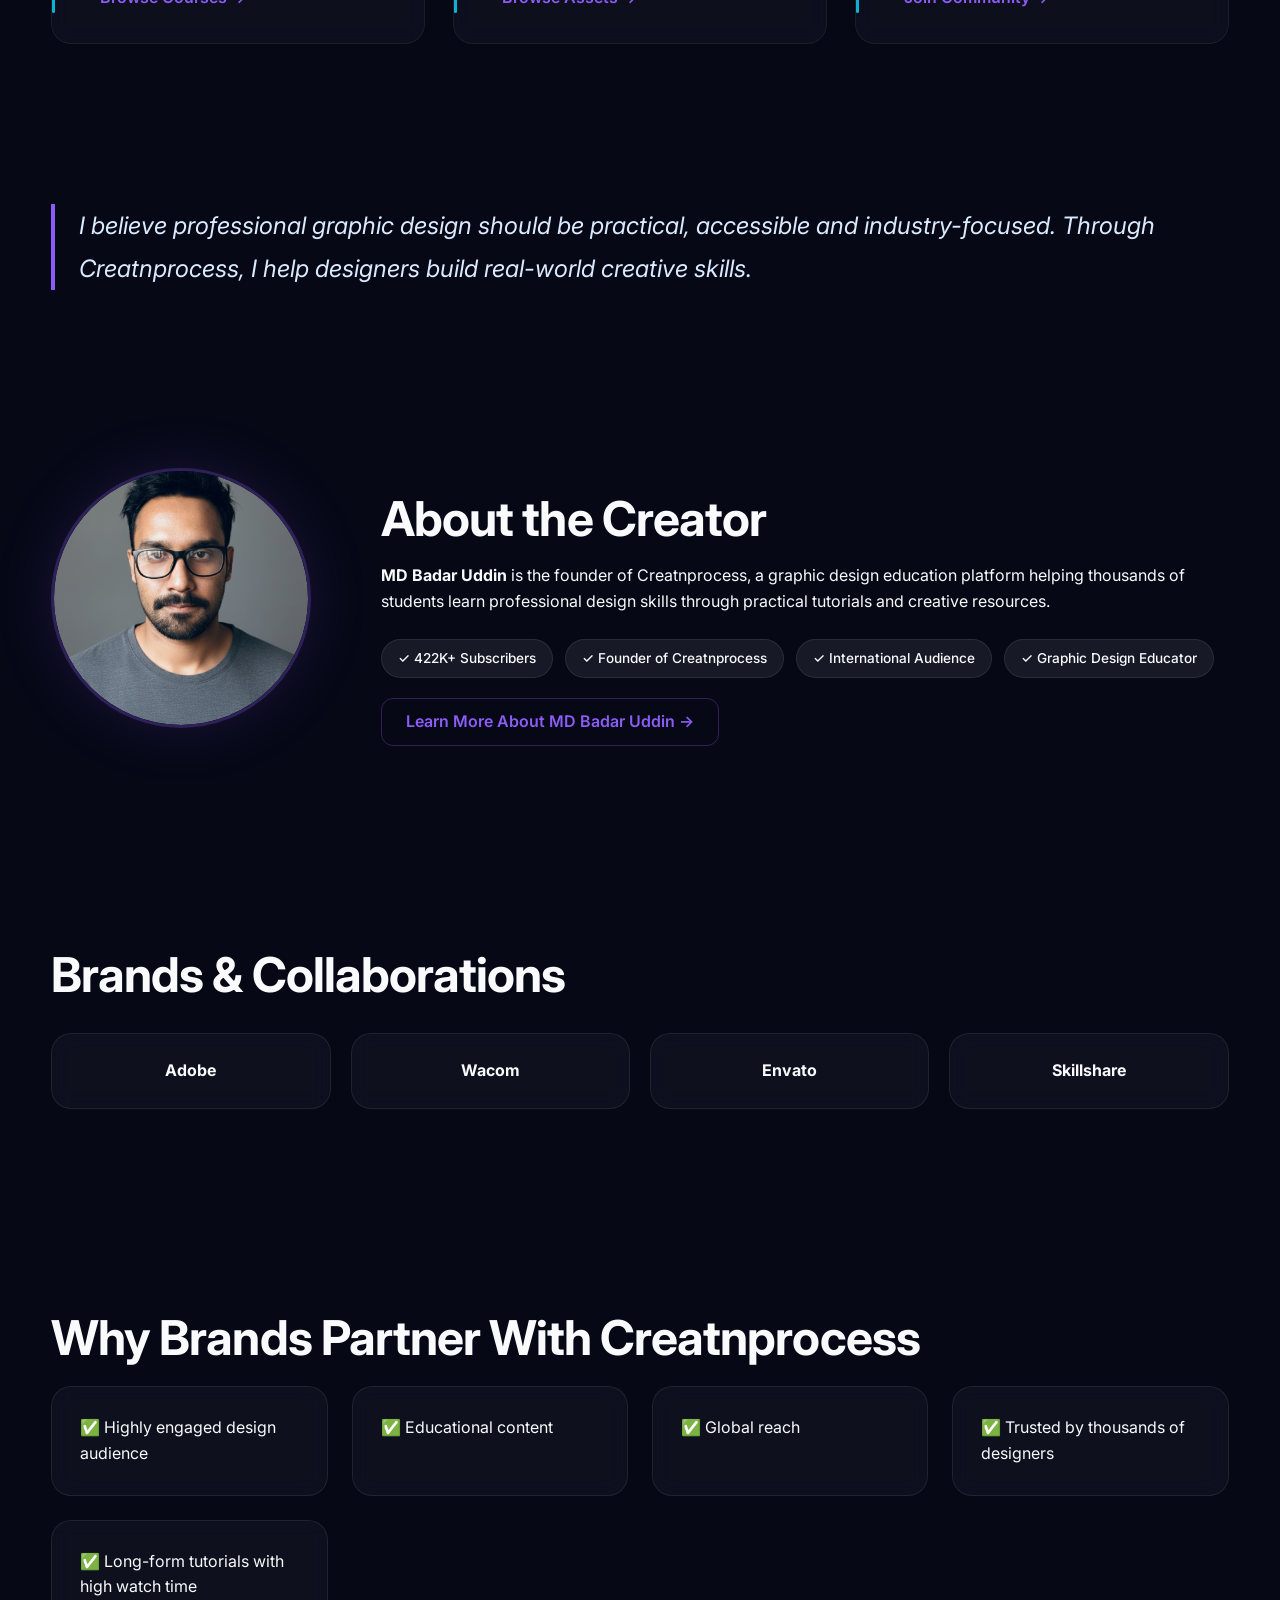
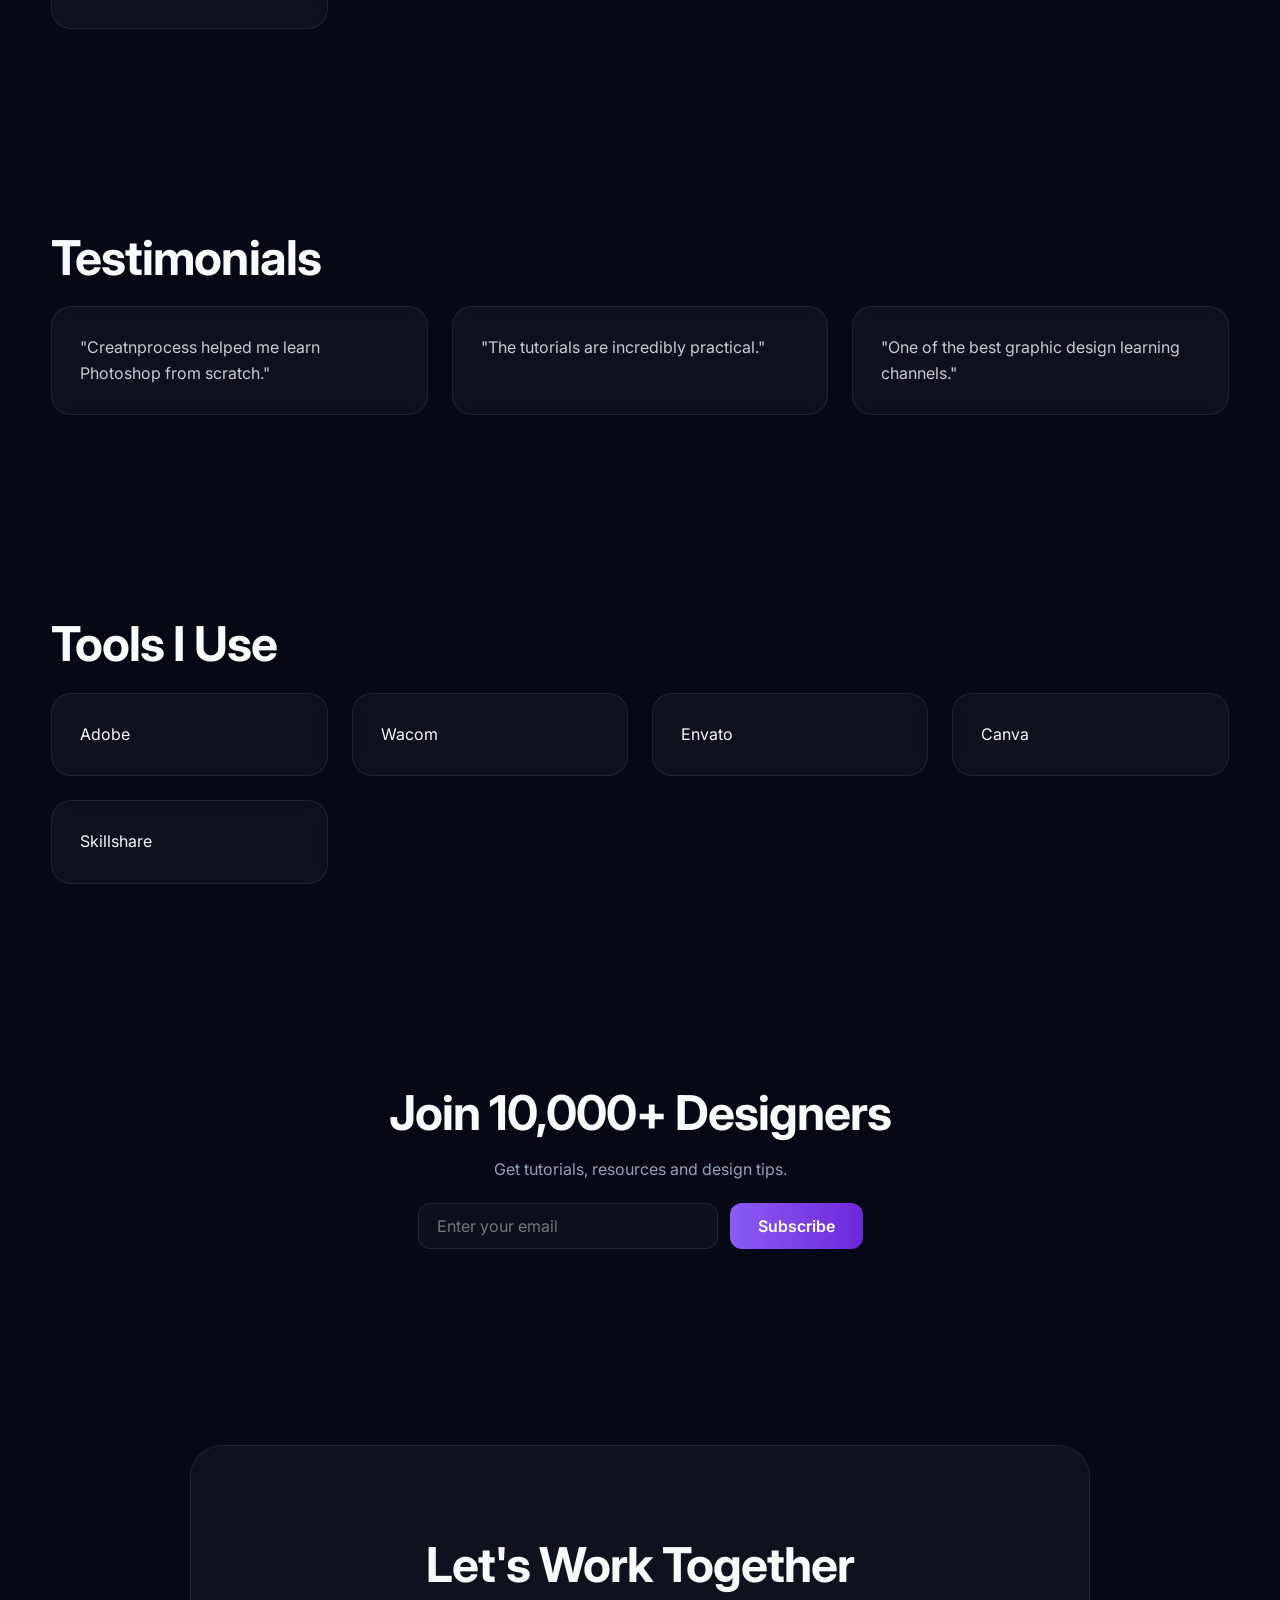
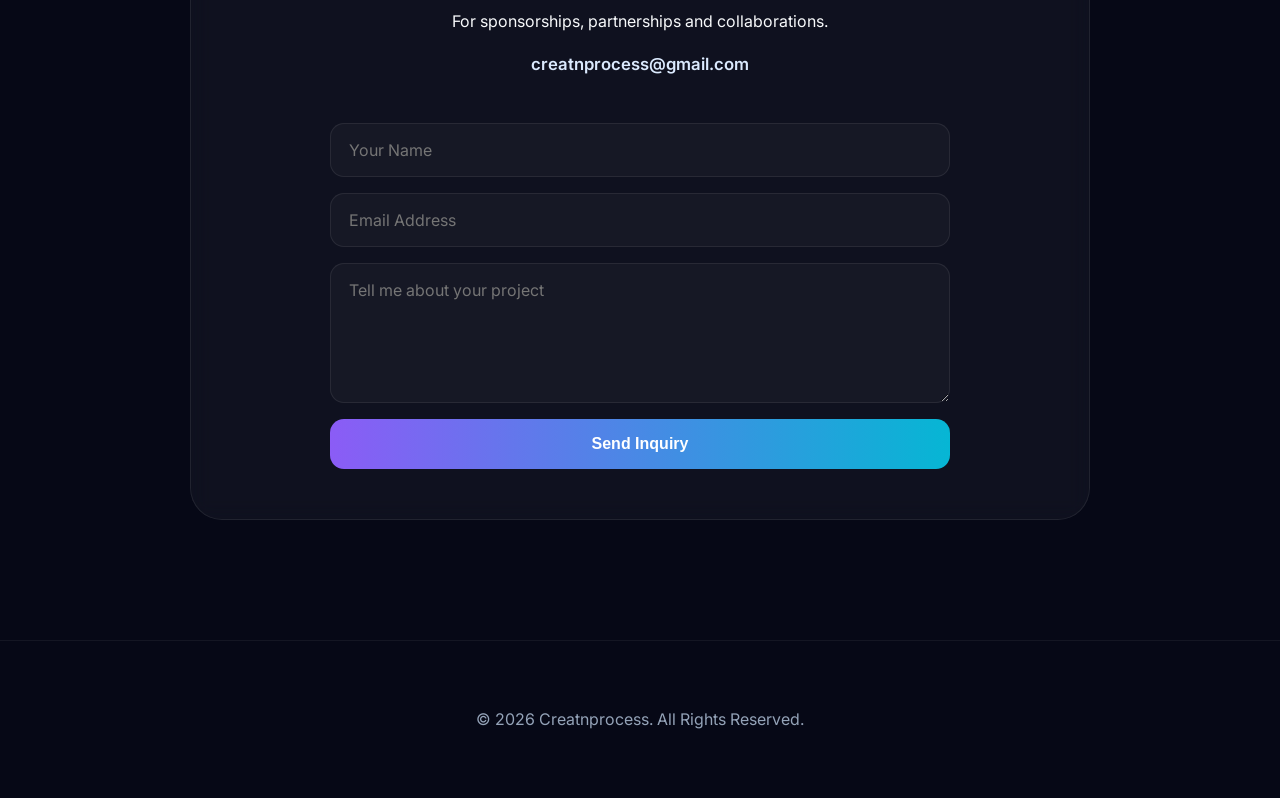
==== commit 46210f9a: "Update index.html" ====
--- a/index.html
+++ b/index.html
@@ -121,7 +121,7 @@
         <!-- Project 1: Brand Identity Project (Large) -->
         <div class="project large" data-category="branding">
             <a href="https://www.behance.net/creatnprocess" target="_blank" rel="noopener noreferrer" style="display: block; text-decoration: none; color: inherit; height: 100%;">
-                <div class="image" style="background-image: url('https://mir-s3-cdn-cf.behance.net/project_modules/max_632_webp/fb7df536603925.57221d6c0ecae.jpg'); background-size: cover; background-position: center; color: transparent; text-shadow: none; height: 100%; min-height: 400px;">
+                <div class="image" style="background-image: url('https://mir-s3-cdn-cf.behance.net/project_modules/hd_webp/940c2236602831.57221890ae469.png'); background-size: cover; background-position: center; color: transparent; text-shadow: none; height: 100%; min-height: 400px;">
                     Brand Identity Project
                 </div>
             </a>
@@ -130,7 +130,7 @@
         <!-- Project 2: Poster Project -->
         <div class="project" data-category="posters">
             <a href="https://www.behance.net/creatnprocess" target="_blank" rel="noopener noreferrer" style="display: block; text-decoration: none; color: inherit; height: 100%;">
-                <div class="image" style="background-image: url('https://mir-s3-cdn-cf.behance.net/project_modules/hd_webp/3d7f5b36603925.57221d6c10bbd.jpg'); background-size: cover; background-position: center; color: transparent; text-shadow: none; height: 100%; min-height: 200px;">
+                <div class="image" style="background-image: url('https://mir-s3-cdn-cf.behance.net/project_modules/fs_webp/a04a1c36603925.57221d6c11979.png'); background-size: cover; background-position: center; color: transparent; text-shadow: none; height: 100%; min-height: 200px;">
                     Poster Project
                 </div>
             </a>
@@ -139,22 +139,22 @@
         <!-- Project 3: Thumbnail Collection -->
         <div class="project" data-category="thumbnails">
             <a href="https://www.behance.net/creatnprocess" target="_blank" rel="noopener noreferrer" style="display: block; text-decoration: none; color: inherit; height: 100%;">
-                <div class="image" style="background-image: url('https://mir-s3-cdn-cf.behance.net/project_modules/fs_webp/a04a1c36603925.57221d6c11979.png'); background-size: cover; background-position: center; color: transparent; text-shadow: none; height: 100%; min-height: 200px;">
+                <div class="image" style="background-image: url('https://mir-s3-cdn-cf.behance.net/project_modules/max_3840_webp/4e4bc136603595.57221b665f9f2.png'); background-size: cover; background-position: center; color: transparent; text-shadow: none; height: 100%; min-height: 200px;">
                     Thumbnail Collection
                 </div>
             </a>
         </div>
         
-        <!-- Project 4: Photo Manipulation -->
+        <!-- Project 4: Photo Manipulation (using the second poster image) -->
         <div class="project" data-category="posters">
             <a href="https://www.behance.net/creatnprocess" target="_blank" rel="noopener noreferrer" style="display: block; text-decoration: none; color: inherit; height: 100%;">
-                <div class="image" style="background-image: url('https://mir-s3-cdn-cf.behance.net/project_modules/max_3840_webp/de24af36603925.57221d6c110db.jpg'); background-size: cover; background-position: center; color: transparent; text-shadow: none; height: 100%; min-height: 200px;">
+                <div class="image" style="background-image: url('https://mir-s3-cdn-cf.behance.net/project_modules/max_3840_webp/62c60836603595.57221b66644bf.png'); background-size: cover; background-position: center; color: transparent; text-shadow: none; height: 100%; min-height: 200px;">
                     Photo Manipulation
                 </div>
             </a>
         </div>
     </div>
-</section> 
+</section>
   
   <!-- ===== ACADEMY & RESOURCES ===== -->
     <section id="academy" class="section reveal" style="position:relative; overflow:hidden;">
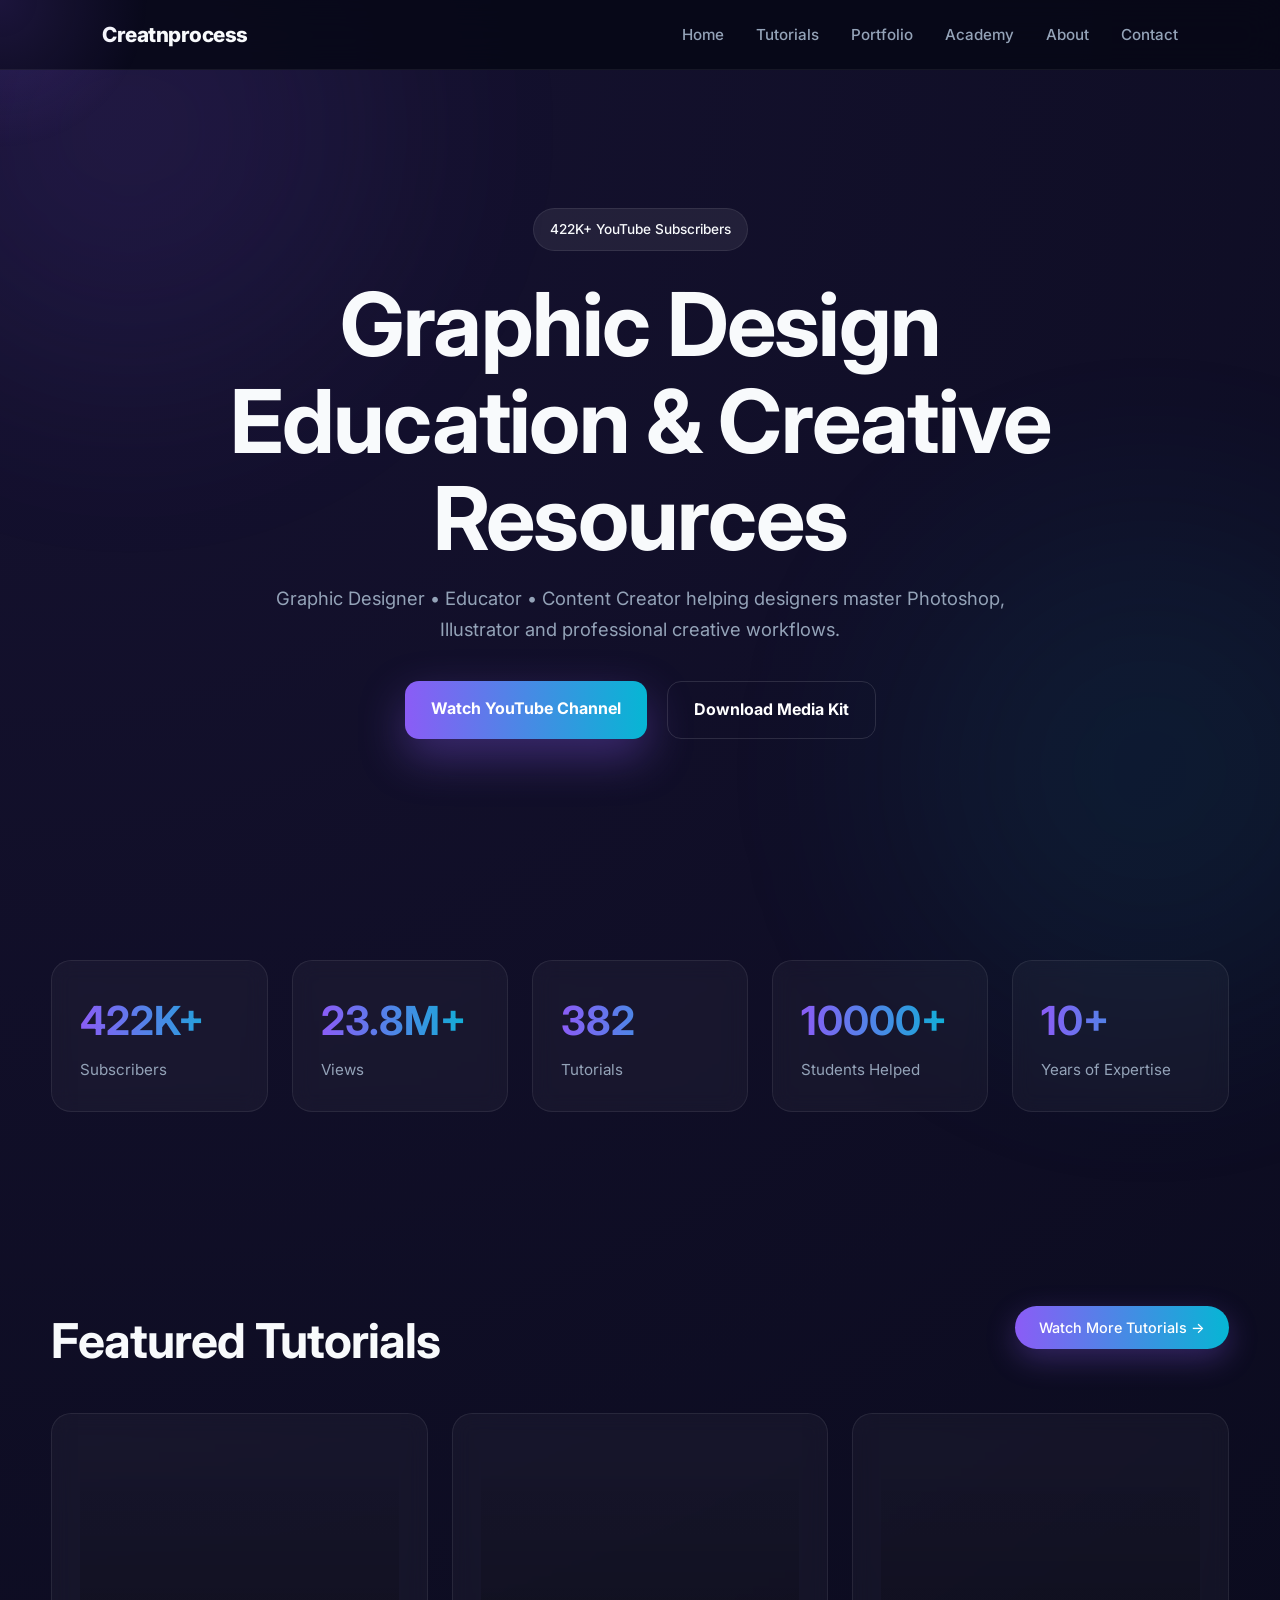
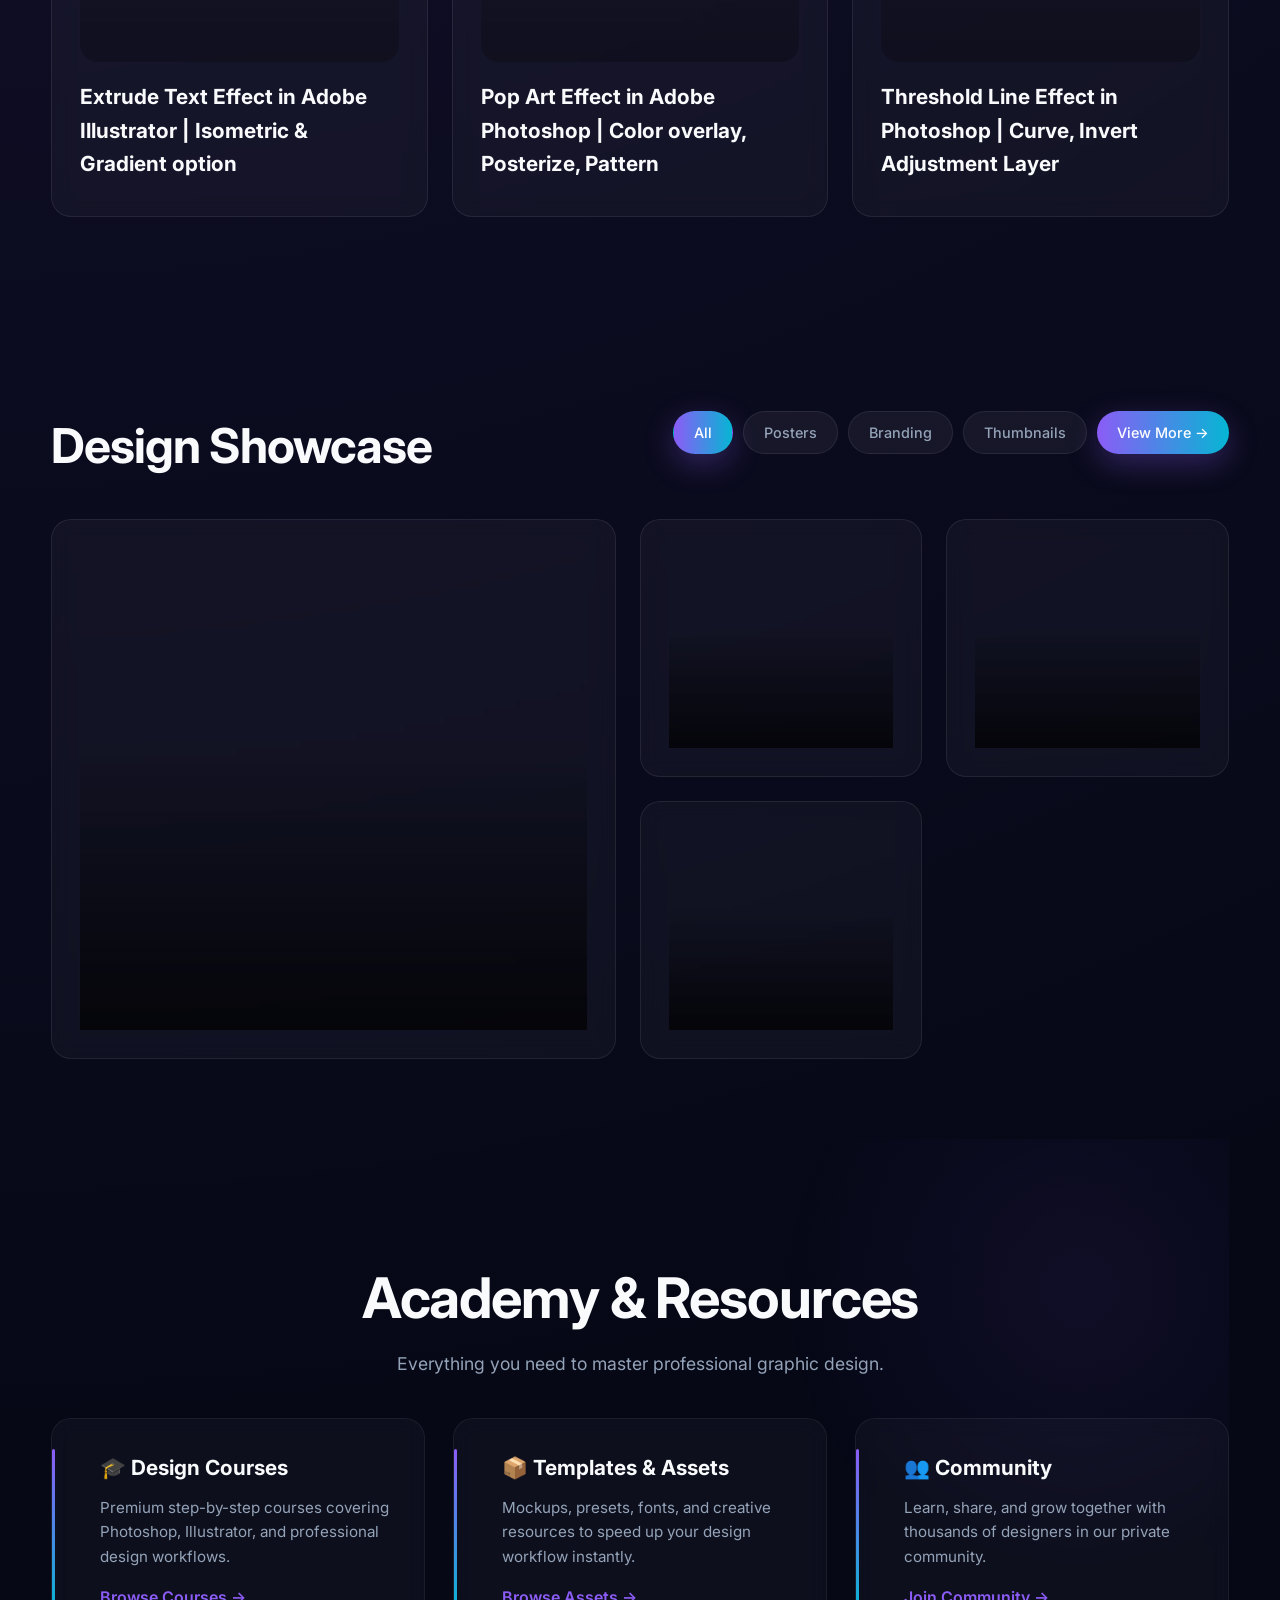
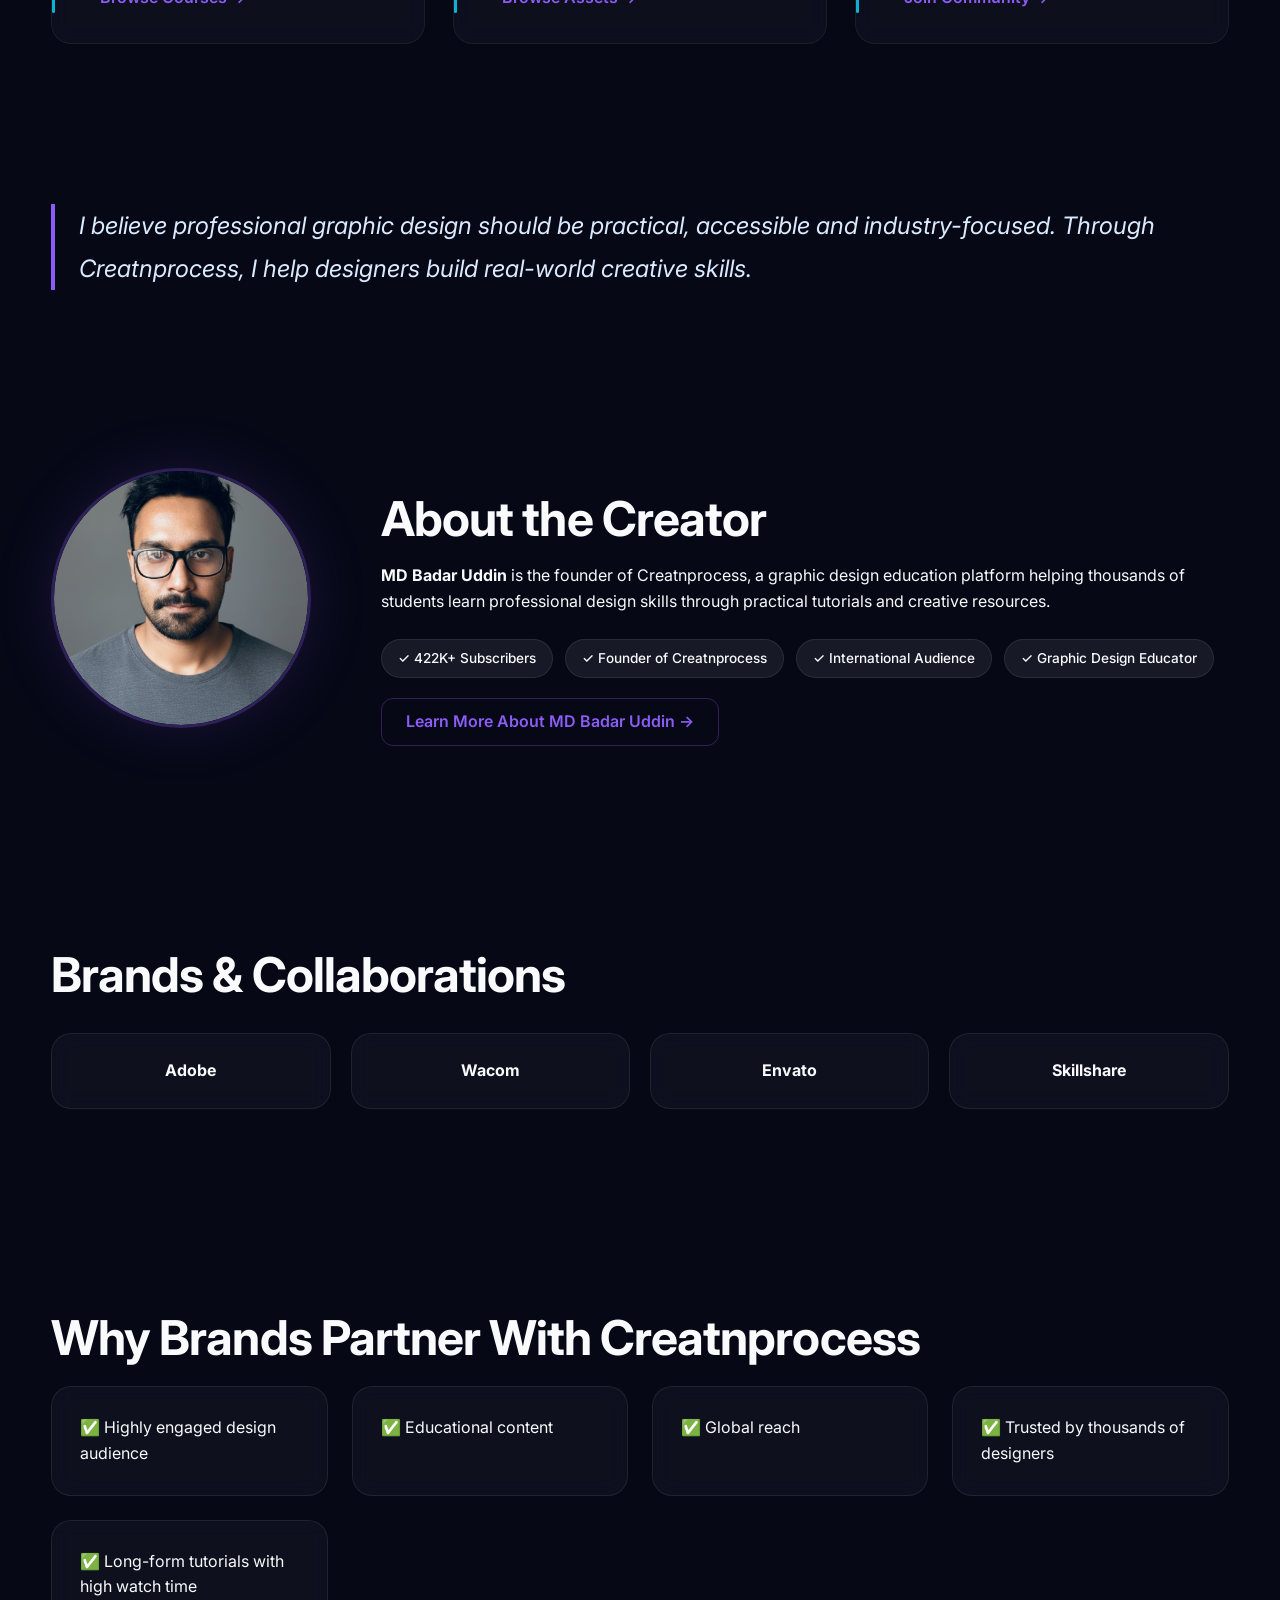
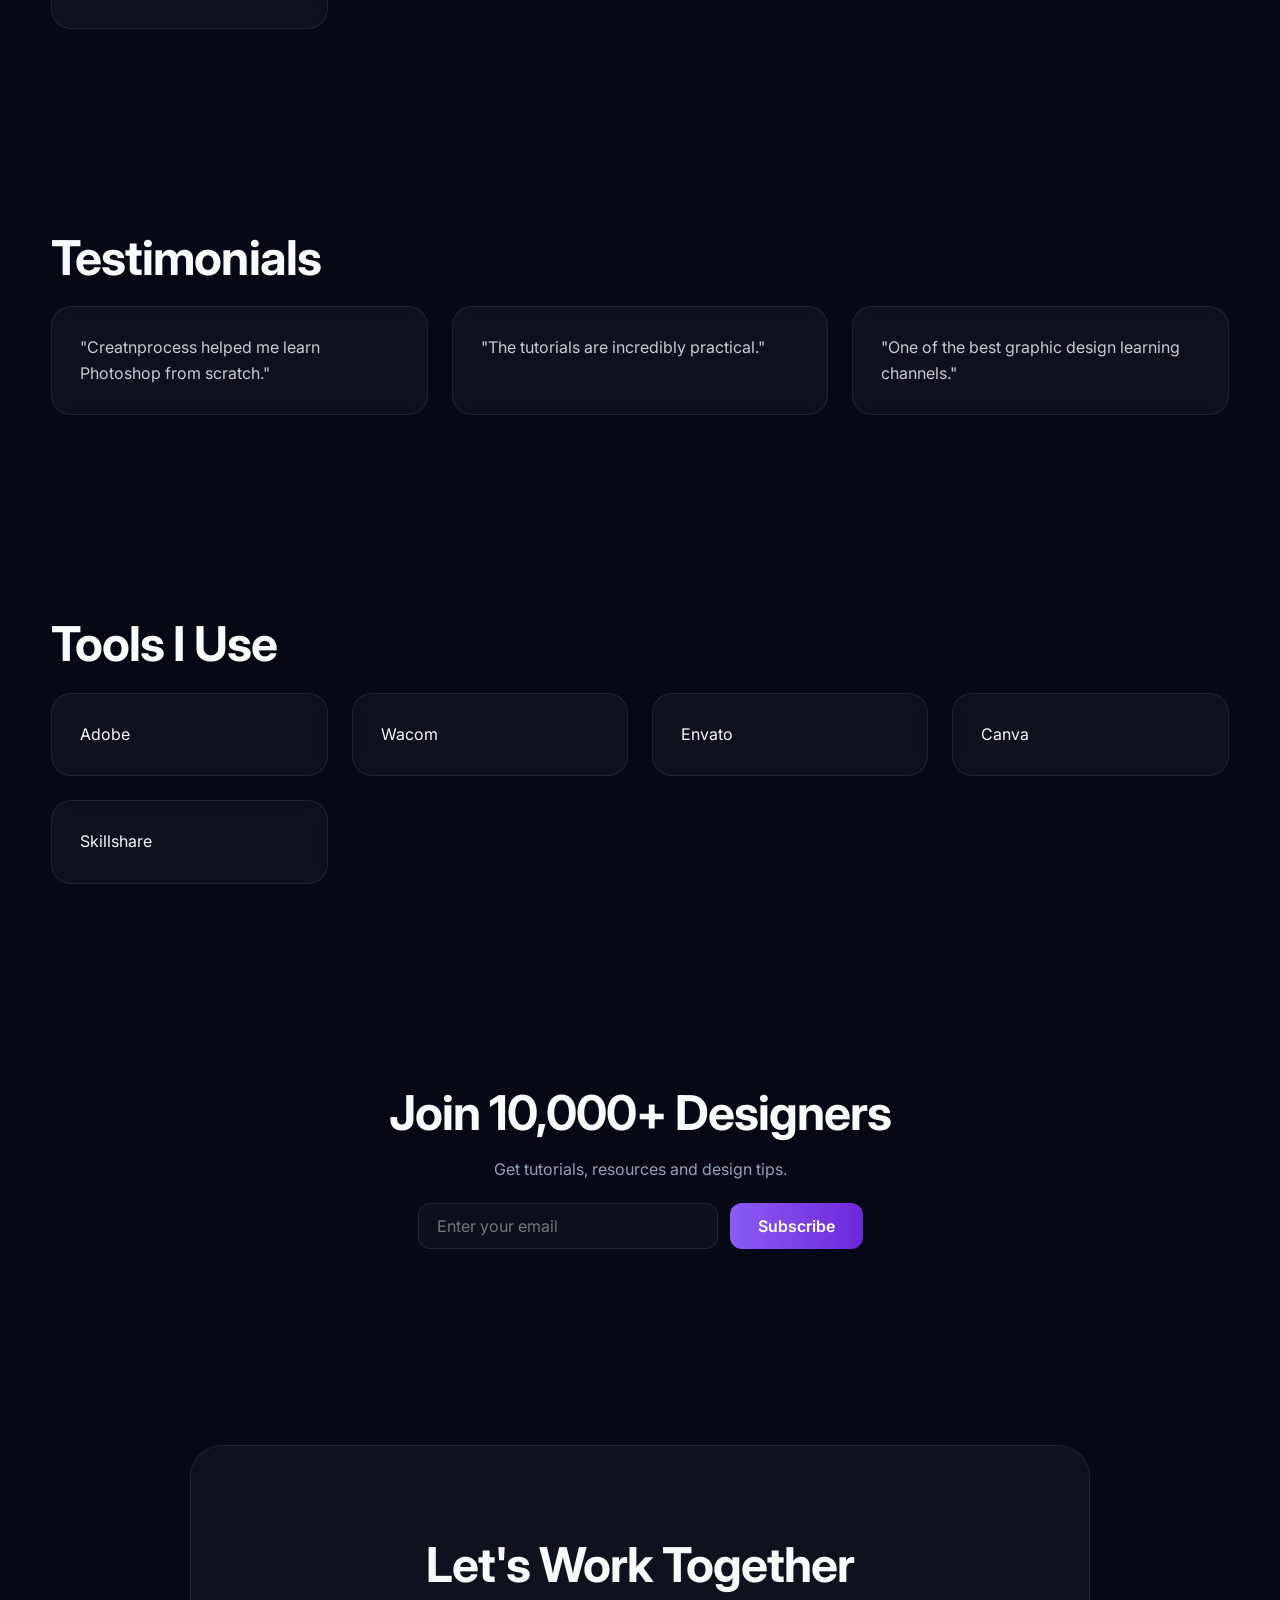
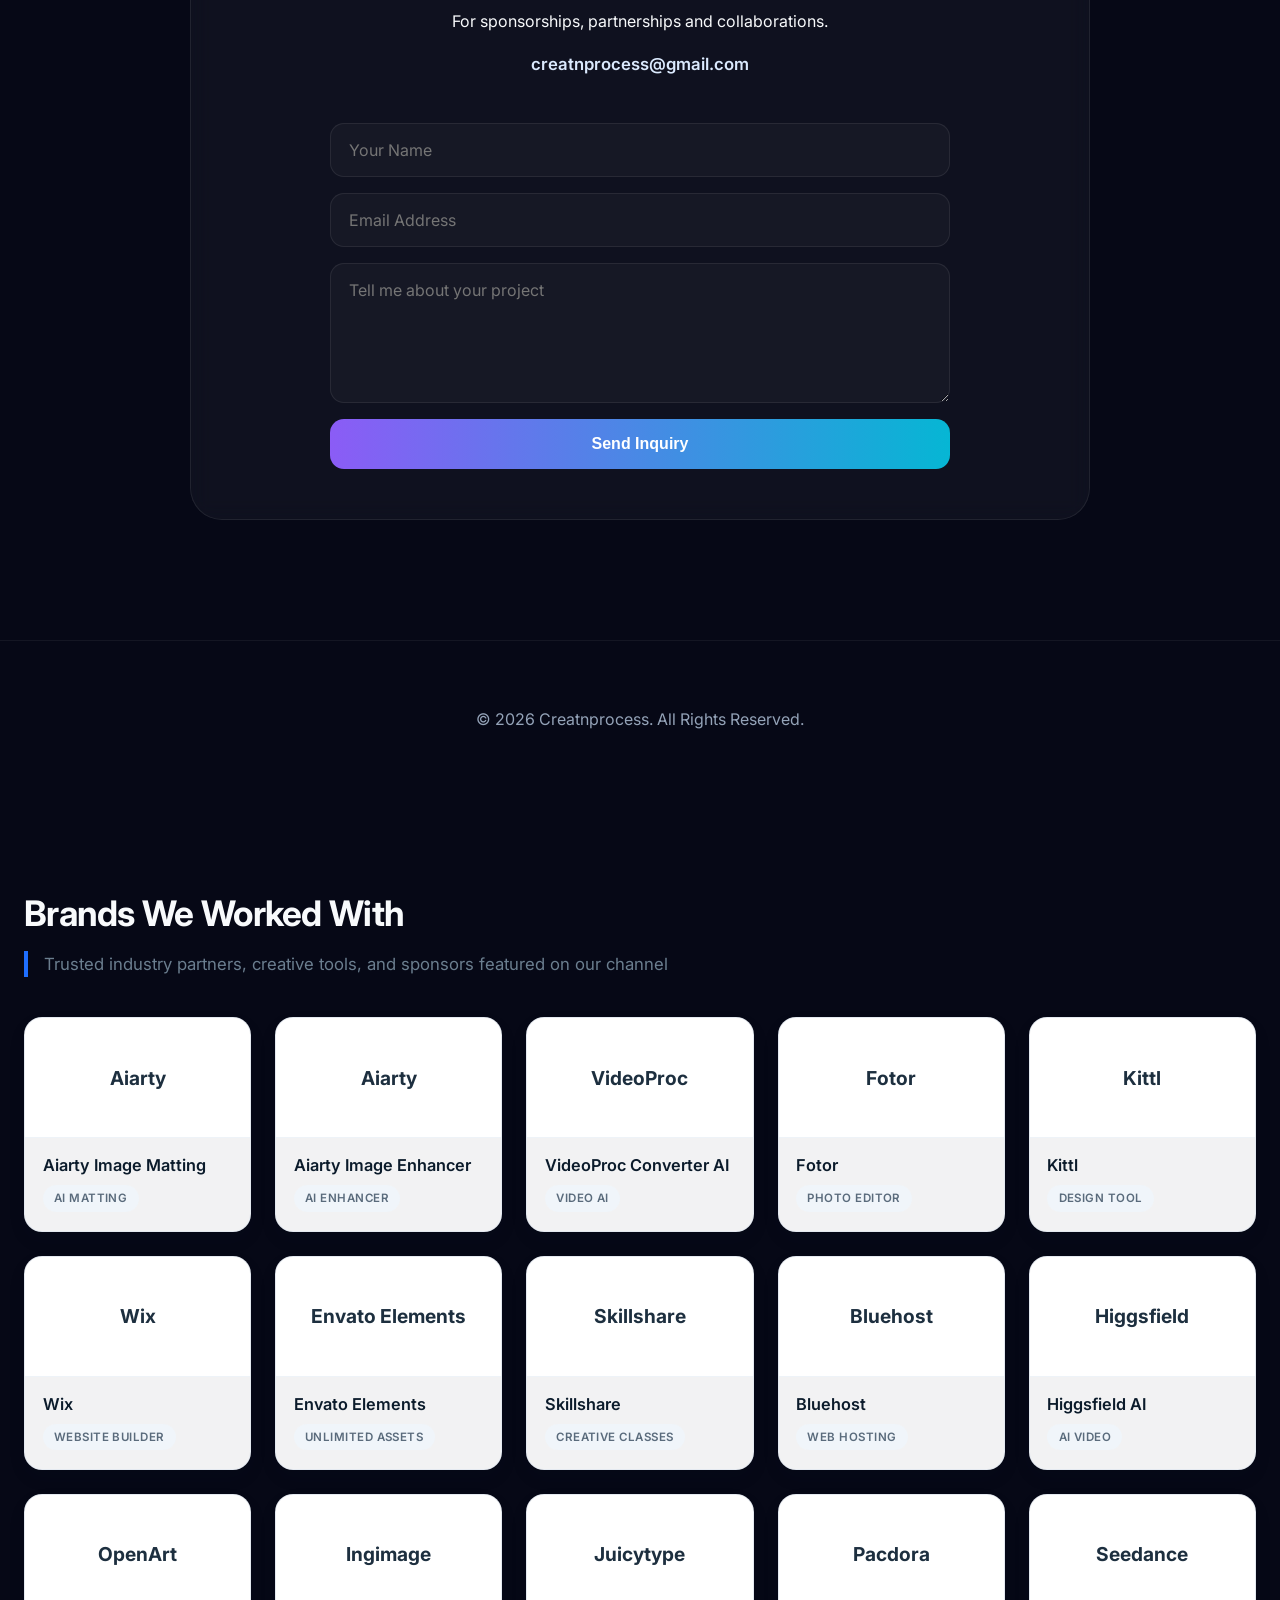
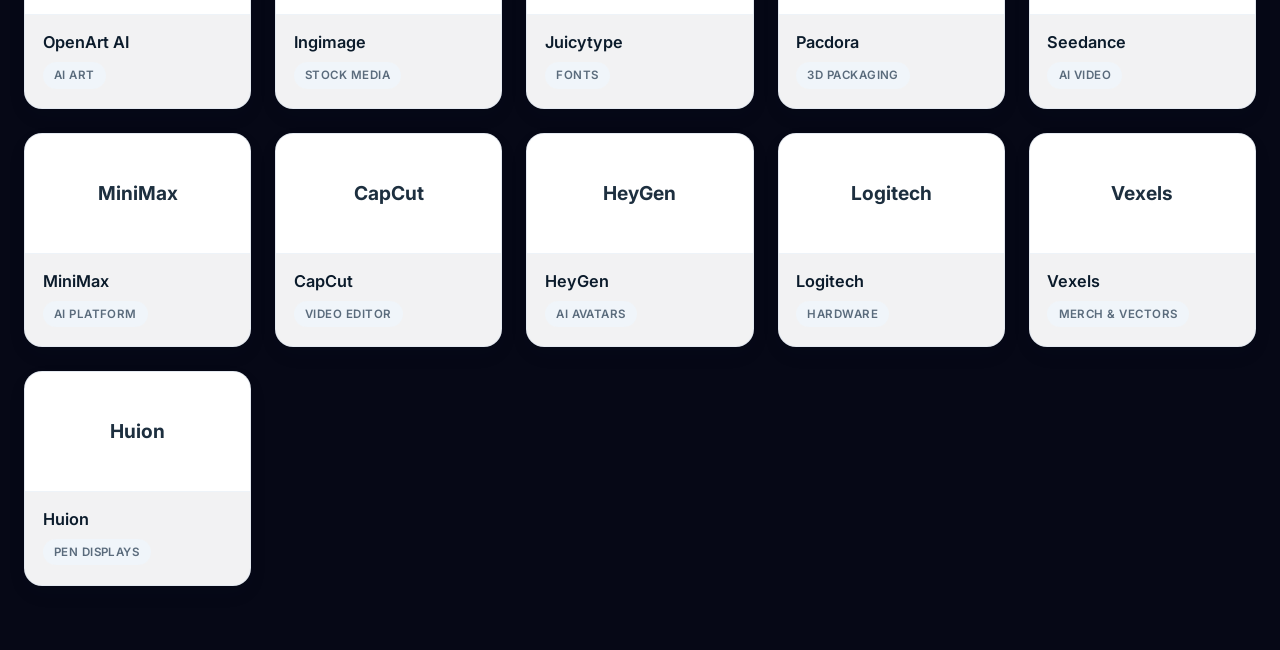
==== commit 9d390bb1: "Update index.html" ====
--- a/index.html
+++ b/index.html
@@ -524,5 +524,266 @@
       
     </div>
   </div>
+  <!-- ===== Brands We Worked With Section ===== -->
+<section class="brands-worked-section" id="brands-we-worked-with">
+  <div class="brands-worked-header">
+    <h2 class="brands-worked-title">Brands We Worked With</h2>
+    <p class="brands-worked-subhead">Trusted industry partners, creative tools, and sponsors featured on our channel</p>
+  </div>
+
+  <div class="brands-worked-grid">
+    <!-- 1. Aiarty Image Matting -->
+    <a href="https://www.aiarty.com/ai-image-matting/" class="brand-partner-card" target="_blank" rel="noopener noreferrer">
+      <div class="brand-partner-thumb">
+        <img src="https://www.aiarty.com/images/svg-icons/logo-icon-new.svg" alt="Aiarty logo"
+             onerror="this.onerror=null; this.parentNode.innerHTML='<span class=&quot;brand-partner-fallback&quot;>Aiarty</span>';">
+      </div>
+      <div class="brand-partner-body">
+        <span class="brand-partner-name">Aiarty Image Matting</span>
+        <span class="brand-partner-tag">AI Matting</span>
+      </div>
+    </a>
+
+    <!-- 2. Aiarty Image Enhancer -->
+    <a href="https://www.aiarty.com/ai-image-enhancer/" class="brand-partner-card" target="_blank" rel="noopener noreferrer">
+      <div class="brand-partner-thumb">
+        <img src="https://www.aiarty.com/images/svg-icons/logo-icon-new.svg" alt="Aiarty logo"
+             onerror="this.onerror=null; this.parentNode.innerHTML='<span class=&quot;brand-partner-fallback&quot;>Aiarty</span>';">
+      </div>
+      <div class="brand-partner-body">
+        <span class="brand-partner-name">Aiarty Image Enhancer</span>
+        <span class="brand-partner-tag">AI Enhancer</span>
+      </div>
+    </a>
+
+    <!-- 3. VideoProc Converter AI -->
+    <a href="https://www.videoproc.com/video-converting-software/" class="brand-partner-card" target="_blank" rel="noopener noreferrer">
+      <div class="brand-partner-thumb">
+        <img src="https://www.videoproc.com/images/vp/logo.png" alt="VideoProc logo"
+             onerror="this.onerror=null; this.parentNode.innerHTML='<span class=&quot;brand-partner-fallback&quot;>VideoProc</span>';">
+      </div>
+      <div class="brand-partner-body">
+        <span class="brand-partner-name">VideoProc Converter AI</span>
+        <span class="brand-partner-tag">Video AI</span>
+      </div>
+    </a>
+
+    <!-- 4. Fotor -->
+    <a href="https://www.fotor.com/affiliates.html" class="brand-partner-card" target="_blank" rel="noopener noreferrer">
+      <div class="brand-partner-thumb">
+        <img src="https://cdn.fotor.com/static/fotor-logo.svg" alt="Fotor logo"
+             onerror="this.onerror=null; this.parentNode.innerHTML='<span class=&quot;brand-partner-fallback&quot;>Fotor</span>';">
+      </div>
+      <div class="brand-partner-body">
+        <span class="brand-partner-name">Fotor</span>
+        <span class="brand-partner-tag">Photo Editor</span>
+      </div>
+    </a>
+
+    <!-- 5. Kittl -->
+    <a href="https://www.kittl.com/?irclickid=XpxVZi2x8xycUYLR-0WUAQkgUkrywm3XEzPg1s0&utm_medium=impact&utm_campaign=1979833_Creatnprocess&irgwc=1&afsrc=1" class="brand-partner-card" target="_blank" rel="noopener noreferrer">
+      <div class="brand-partner-thumb">
+        <img src="https://www.kittl.com/favicon.ico" alt="Kittl logo"
+             onerror="this.onerror=null; this.parentNode.innerHTML='<span class=&quot;brand-partner-fallback&quot;>Kittl</span>';">
+      </div>
+      <div class="brand-partner-body">
+        <span class="brand-partner-name">Kittl</span>
+        <span class="brand-partner-tag">Design Tool</span>
+      </div>
+    </a>
+
+    <!-- 6. Wix -->
+    <a href="https://www.wix.com/" class="brand-partner-card" target="_blank" rel="noopener noreferrer">
+      <div class="brand-partner-thumb">
+        <img src="https://www.wix.com/favicon.ico" alt="Wix logo"
+             onerror="this.onerror=null; this.parentNode.innerHTML='<span class=&quot;brand-partner-fallback&quot;>Wix</span>';">
+      </div>
+      <div class="brand-partner-body">
+        <span class="brand-partner-name">Wix</span>
+        <span class="brand-partner-tag">Website Builder</span>
+      </div>
+    </a>
+
+    <!-- 7. Envato Elements -->
+    <a href="https://elements.envato.com/" class="brand-partner-card" target="_blank" rel="noopener noreferrer">
+      <div class="brand-partner-thumb">
+        <img src="https://elements.envato.com/favicon.ico" alt="Envato Elements logo"
+             onerror="this.onerror=null; this.parentNode.innerHTML='<span class=&quot;brand-partner-fallback&quot;>Envato Elements</span>';">
+      </div>
+      <div class="brand-partner-body">
+        <span class="brand-partner-name">Envato Elements</span>
+        <span class="brand-partner-tag">Unlimited Assets</span>
+      </div>
+    </a>
+
+    <!-- 8. Skillshare -->
+    <a href="https://www.skillshare.com/" class="brand-partner-card" target="_blank" rel="noopener noreferrer">
+      <div class="brand-partner-thumb">
+        <img src="https://www.skillshare.com/favicon.ico" alt="Skillshare logo"
+             onerror="this.onerror=null; this.parentNode.innerHTML='<span class=&quot;brand-partner-fallback&quot;>Skillshare</span>';">
+      </div>
+      <div class="brand-partner-body">
+        <span class="brand-partner-name">Skillshare</span>
+        <span class="brand-partner-tag">Creative Classes</span>
+      </div>
+    </a>
+
+    <!-- 9. Bluehost -->
+    <a href="https://www.bluehost.com/" class="brand-partner-card" target="_blank" rel="noopener noreferrer">
+      <div class="brand-partner-thumb">
+        <img src="https://www.bluehost.com/favicon.ico" alt="Bluehost logo"
+             onerror="this.onerror=null; this.parentNode.innerHTML='<span class=&quot;brand-partner-fallback&quot;>Bluehost</span>';">
+      </div>
+      <div class="brand-partner-body">
+        <span class="brand-partner-name">Bluehost</span>
+        <span class="brand-partner-tag">Web Hosting</span>
+      </div>
+    </a>
+
+    <!-- 10. Higgsfield AI -->
+    <a href="https://creators.higgsfield.ai/" class="brand-partner-card" target="_blank" rel="noopener noreferrer">
+      <div class="brand-partner-thumb">
+        <img src="https://creators.higgsfield.ai/favicon.ico" alt="Higgsfield AI logo"
+             onerror="this.onerror=null; this.parentNode.innerHTML='<span class=&quot;brand-partner-fallback&quot;>Higgsfield</span>';">
+      </div>
+      <div class="brand-partner-body">
+        <span class="brand-partner-name">Higgsfield AI</span>
+        <span class="brand-partner-tag">AI Video</span>
+      </div>
+    </a>
+
+    <!-- 11. OpenArt AI -->
+    <a href="https://openart.ai/" class="brand-partner-card" target="_blank" rel="noopener noreferrer">
+      <div class="brand-partner-thumb">
+        <img src="https://openart.ai/favicon.ico" alt="OpenArt AI logo"
+             onerror="this.onerror=null; this.parentNode.innerHTML='<span class=&quot;brand-partner-fallback&quot;>OpenArt</span>';">
+      </div>
+      <div class="brand-partner-body">
+        <span class="brand-partner-name">OpenArt AI</span>
+        <span class="brand-partner-tag">AI Art</span>
+      </div>
+    </a>
+
+    <!-- 12. Ingimage -->
+    <a href="https://www.ingimage.com/" class="brand-partner-card" target="_blank" rel="noopener noreferrer">
+      <div class="brand-partner-thumb">
+        <img src="https://www.ingimage.com/favicon.ico" alt="Ingimage logo"
+             onerror="this.onerror=null; this.parentNode.innerHTML='<span class=&quot;brand-partner-fallback&quot;>Ingimage</span>';">
+      </div>
+      <div class="brand-partner-body">
+        <span class="brand-partner-name">Ingimage</span>
+        <span class="brand-partner-tag">Stock Media</span>
+      </div>
+    </a>
+
+    <!-- 13. Juicytype -->
+    <a href="https://www.juicytype.com/" class="brand-partner-card" target="_blank" rel="noopener noreferrer">
+      <div class="brand-partner-thumb">
+        <img src="https://www.juicytype.com/favicon.ico" alt="Juicytype logo"
+             onerror="this.onerror=null; this.parentNode.innerHTML='<span class=&quot;brand-partner-fallback&quot;>Juicytype</span>';">
+      </div>
+      <div class="brand-partner-body">
+        <span class="brand-partner-name">Juicytype</span>
+        <span class="brand-partner-tag">Fonts</span>
+      </div>
+    </a>
+
+    <!-- 14. Pacdora -->
+    <a href="https://www.pacdora.com/influencer-program" class="brand-partner-card" target="_blank" rel="noopener noreferrer">
+      <div class="brand-partner-thumb">
+        <img src="https://www.pacdora.com/favicon.ico" alt="Pacdora logo"
+             onerror="this.onerror=null; this.parentNode.innerHTML='<span class=&quot;brand-partner-fallback&quot;>Pacdora</span>';">
+      </div>
+      <div class="brand-partner-body">
+        <span class="brand-partner-name">Pacdora</span>
+        <span class="brand-partner-tag">3D Packaging</span>
+      </div>
+    </a>
+
+    <!-- 15. Seedance -->
+    <a href="https://www.seedance.tv/affiliate" class="brand-partner-card" target="_blank" rel="noopener noreferrer">
+      <div class="brand-partner-thumb">
+        <img src="https://www.seedance.tv/favicon.ico" alt="Seedance logo"
+             onerror="this.onerror=null; this.parentNode.innerHTML='<span class=&quot;brand-partner-fallback&quot;>Seedance</span>';">
+      </div>
+      <div class="brand-partner-body">
+        <span class="brand-partner-name">Seedance</span>
+        <span class="brand-partner-tag">AI Video</span>
+      </div>
+    </a>
+
+    <!-- 16. MiniMax (Hailuo AI) -->
+    <a href="https://www.minimax.io/" class="brand-partner-card" target="_blank" rel="noopener noreferrer">
+      <div class="brand-partner-thumb">
+        <img src="https://www.minimax.io/favicon.ico" alt="MiniMax logo"
+             onerror="this.onerror=null; this.parentNode.innerHTML='<span class=&quot;brand-partner-fallback&quot;>MiniMax</span>';">
+      </div>
+      <div class="brand-partner-body">
+        <span class="brand-partner-name">MiniMax</span>
+        <span class="brand-partner-tag">AI Platform</span>
+      </div>
+    </a>
+
+    <!-- 17. CapCut -->
+    <a href="https://www.capcut.com/partners/affiliate-program" class="brand-partner-card" target="_blank" rel="noopener noreferrer">
+      <div class="brand-partner-thumb">
+        <img src="https://www.capcut.com/favicon.ico" alt="CapCut logo"
+             onerror="this.onerror=null; this.parentNode.innerHTML='<span class=&quot;brand-partner-fallback&quot;>CapCut</span>';">
+      </div>
+      <div class="brand-partner-body">
+        <span class="brand-partner-name">CapCut</span>
+        <span class="brand-partner-tag">Video Editor</span>
+      </div>
+    </a>
+
+    <!-- 18. HeyGen -->
+    <a href="https://www.heygen.com/affiliate-program" class="brand-partner-card" target="_blank" rel="noopener noreferrer">
+      <div class="brand-partner-thumb">
+        <img src="https://www.heygen.com/favicon.ico" alt="HeyGen logo"
+             onerror="this.onerror=null; this.parentNode.innerHTML='<span class=&quot;brand-partner-fallback&quot;>HeyGen</span>';">
+      </div>
+      <div class="brand-partner-body">
+        <span class="brand-partner-name">HeyGen</span>
+        <span class="brand-partner-tag">AI Avatars</span>
+      </div>
+    </a>
+
+    <!-- 19. Logitech -->
+    <a href="https://www.logitech.com/en-us/promo/affiliate-program.html" class="brand-partner-card" target="_blank" rel="noopener noreferrer">
+      <div class="brand-partner-thumb">
+        <img src="https://www.logitech.com/favicon.ico" alt="Logitech logo"
+             onerror="this.onerror=null; this.parentNode.innerHTML='<span class=&quot;brand-partner-fallback&quot;>Logitech</span>';">
+      </div>
+      <div class="brand-partner-body">
+        <span class="brand-partner-name">Logitech</span>
+        <span class="brand-partner-tag">Hardware</span>
+      </div>
+    </a>
+
+    <!-- 20. Vexels -->
+    <a href="https://vexels.tapfiliate.com/" class="brand-partner-card" target="_blank" rel="noopener noreferrer">
+      <div class="brand-partner-thumb">
+        <img src="https://www.vexels.com/favicon.ico" alt="Vexels logo"
+             onerror="this.onerror=null; this.parentNode.innerHTML='<span class=&quot;brand-partner-fallback&quot;>Vexels</span>';">
+      </div>
+      <div class="brand-partner-body">
+        <span class="brand-partner-name">Vexels</span>
+        <span class="brand-partner-tag">Merch & Vectors</span>
+      </div>
+    </a>
+
+    <!-- 21. Huion -->
+    <a href="https://store.huion.com/global/pages/affiliate-program" class="brand-partner-card" target="_blank" rel="noopener noreferrer">
+      <div class="brand-partner-thumb">
+        <img src="https://www.huion.com/favicon.ico" alt="Huion logo"
+             onerror="this.onerror=null; this.parentNode.innerHTML='<span class=&quot;brand-partner-fallback&quot;>Huion</span>';">
+      </div>
+      <div class="brand-partner-body">
+        <span class="brand-partner-name">Huion</span>
+        <span class="brand-partner-tag">Pen Displays</span>
+      </div>
+    </a>
+  </div>
+</section>
 </body>
 </html>
--- a/style.css
+++ b/style.css
@@ -822,3 +822,115 @@
     border-radius: 12px !important;
   }
 }
+/* ===== Brands We Worked With Section ===== */
+.brands-worked-section {
+  padding: 4rem 1.5rem;
+  max-width: 1300px;
+  margin: 0 auto;
+  width: 100%;
+}
+
+.brands-worked-header {
+  margin-bottom: 2.5rem;
+}
+
+.brands-worked-title {
+  font-size: 2.2rem;
+  font-weight: 700;
+  color: inherit;
+  margin-bottom: 0.5rem;
+  letter-spacing: -0.02em;
+}
+
+.brands-worked-subhead {
+  color: #6b7e8f;
+  border-left: 4px solid #1F6FFF;
+  padding-left: 1rem;
+  font-size: 1.05rem;
+}
+
+.brands-worked-grid {
+  display: grid;
+  grid-template-columns: repeat(auto-fill, minmax(200px, 1fr));
+  gap: 1.5rem;
+}
+
+.brand-partner-card {
+  background: rgba(255, 255, 255, 0.95);
+  backdrop-filter: blur(6px);
+  -webkit-backdrop-filter: blur(6px);
+  border-radius: 18px;
+  box-shadow: 0 8px 20px rgba(0, 30, 60, 0.05), 0 2px 6px rgba(0, 0, 0, 0.04);
+  transition: transform 0.2s ease, box-shadow 0.25s ease;
+  overflow: hidden;
+  display: flex;
+  flex-direction: column;
+  border: 1px solid rgba(226, 232, 240, 0.8);
+  text-decoration: none;
+}
+
+.brand-partner-card:hover {
+  transform: translateY(-4px);
+  box-shadow: 0 18px 34px rgba(0, 30, 60, 0.12), 0 6px 12px rgba(0, 0, 0, 0.05);
+}
+
+.brand-partner-thumb {
+  height: 120px;
+  display: flex;
+  align-items: center;
+  justify-content: center;
+  padding: 1.5rem 1.2rem;
+  background: #ffffff;
+  border-bottom: 1px solid #eef3f8;
+}
+
+.brand-partner-thumb img {
+  max-width: 100%;
+  max-height: 64px;
+  width: auto;
+  height: auto;
+  object-fit: contain;
+  display: block;
+}
+
+.brand-partner-fallback {
+  font-weight: 700;
+  font-size: 1.2rem;
+  color: #1d2f3f;
+  text-align: center;
+}
+
+.brand-partner-body {
+  padding: 1rem 1.1rem 1.2rem;
+  display: flex;
+  flex-direction: column;
+  flex: 1;
+}
+
+.brand-partner-name {
+  font-weight: 600;
+  font-size: 1.02rem;
+  color: #0b1b2b;
+  text-decoration: none;
+  line-height: 1.4;
+  margin-bottom: 0.5rem;
+  transition: color 0.15s;
+}
+
+.brand-partner-card:hover .brand-partner-name {
+  color: #1F6FFF;
+}
+
+.brand-partner-tag {
+  font-size: 0.72rem;
+  text-transform: uppercase;
+  letter-spacing: 0.04em;
+  color: #5a6b7c;
+  margin-top: auto;
+  background: #f0f5fa;
+  padding: 0.25rem 0.7rem;
+  border-radius: 30px;
+  display: inline-block;
+  align-self: flex-start;
+  font-weight: 600;
+}
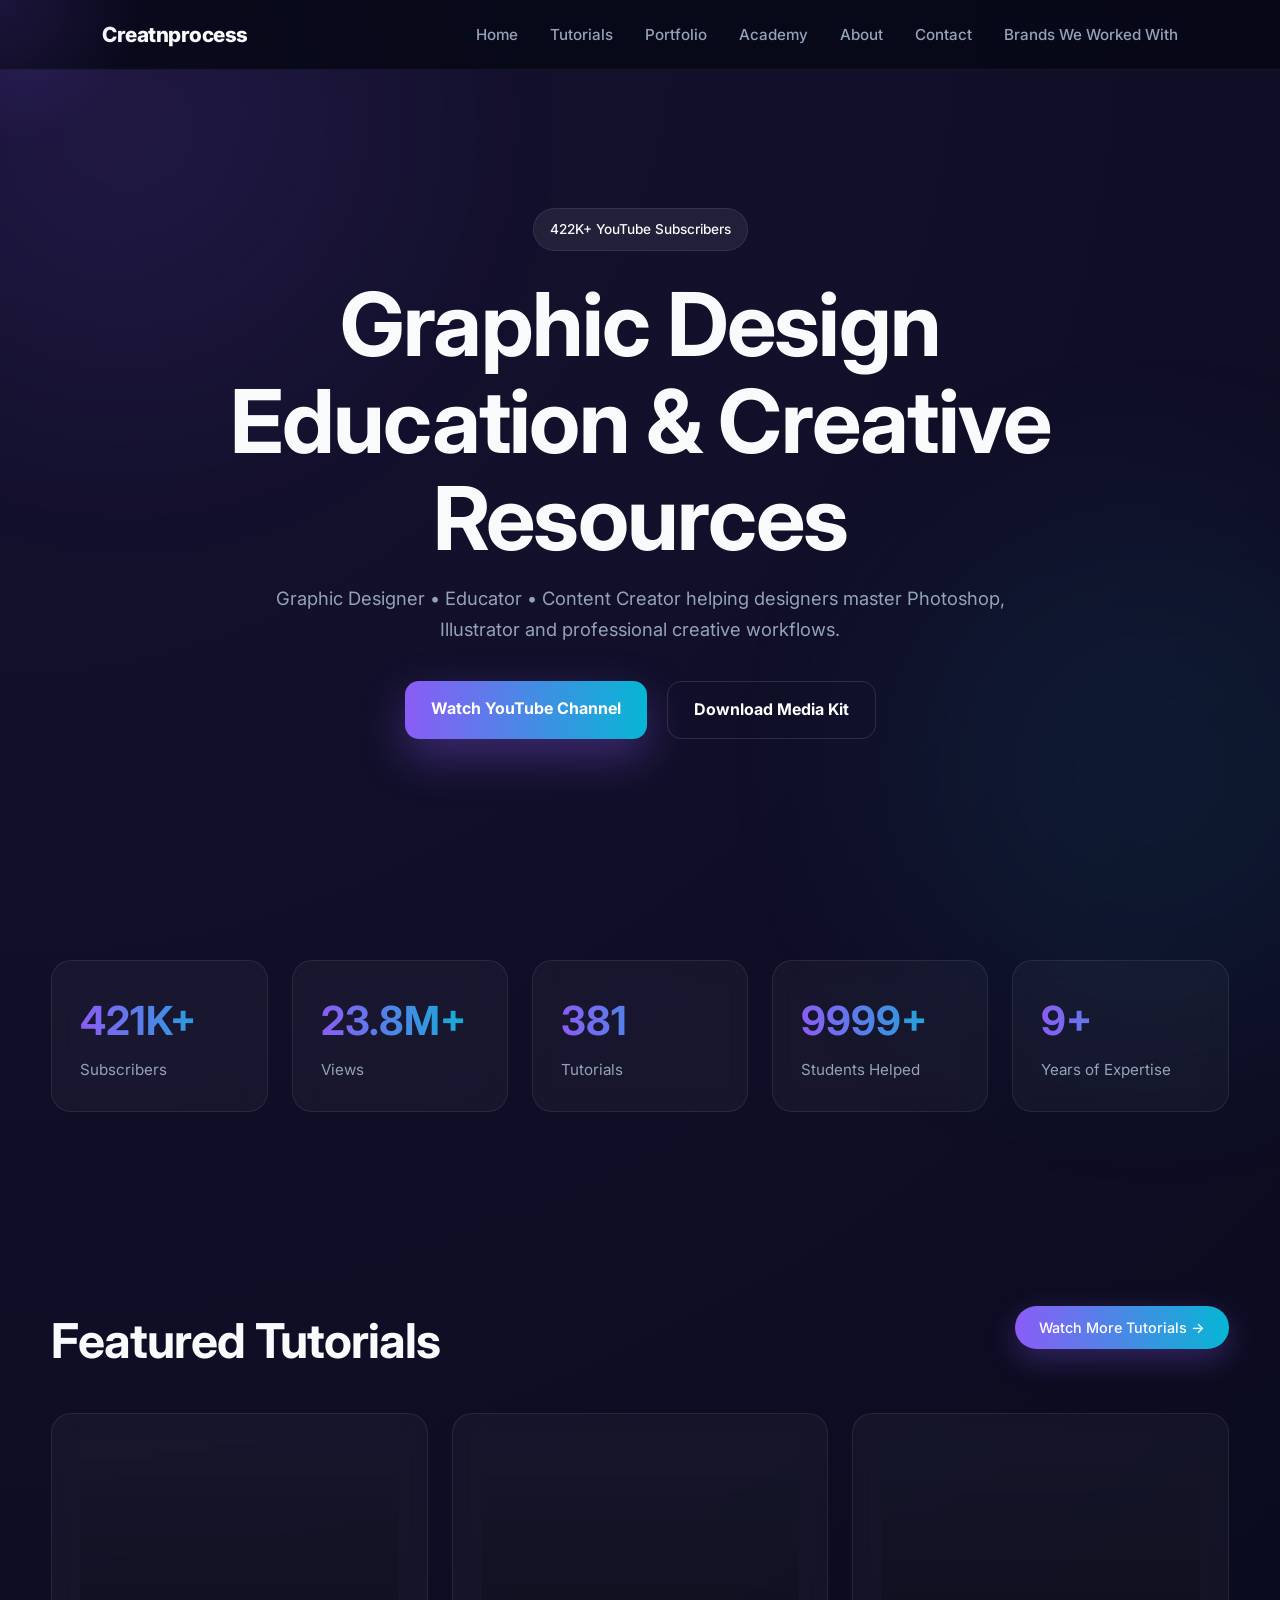
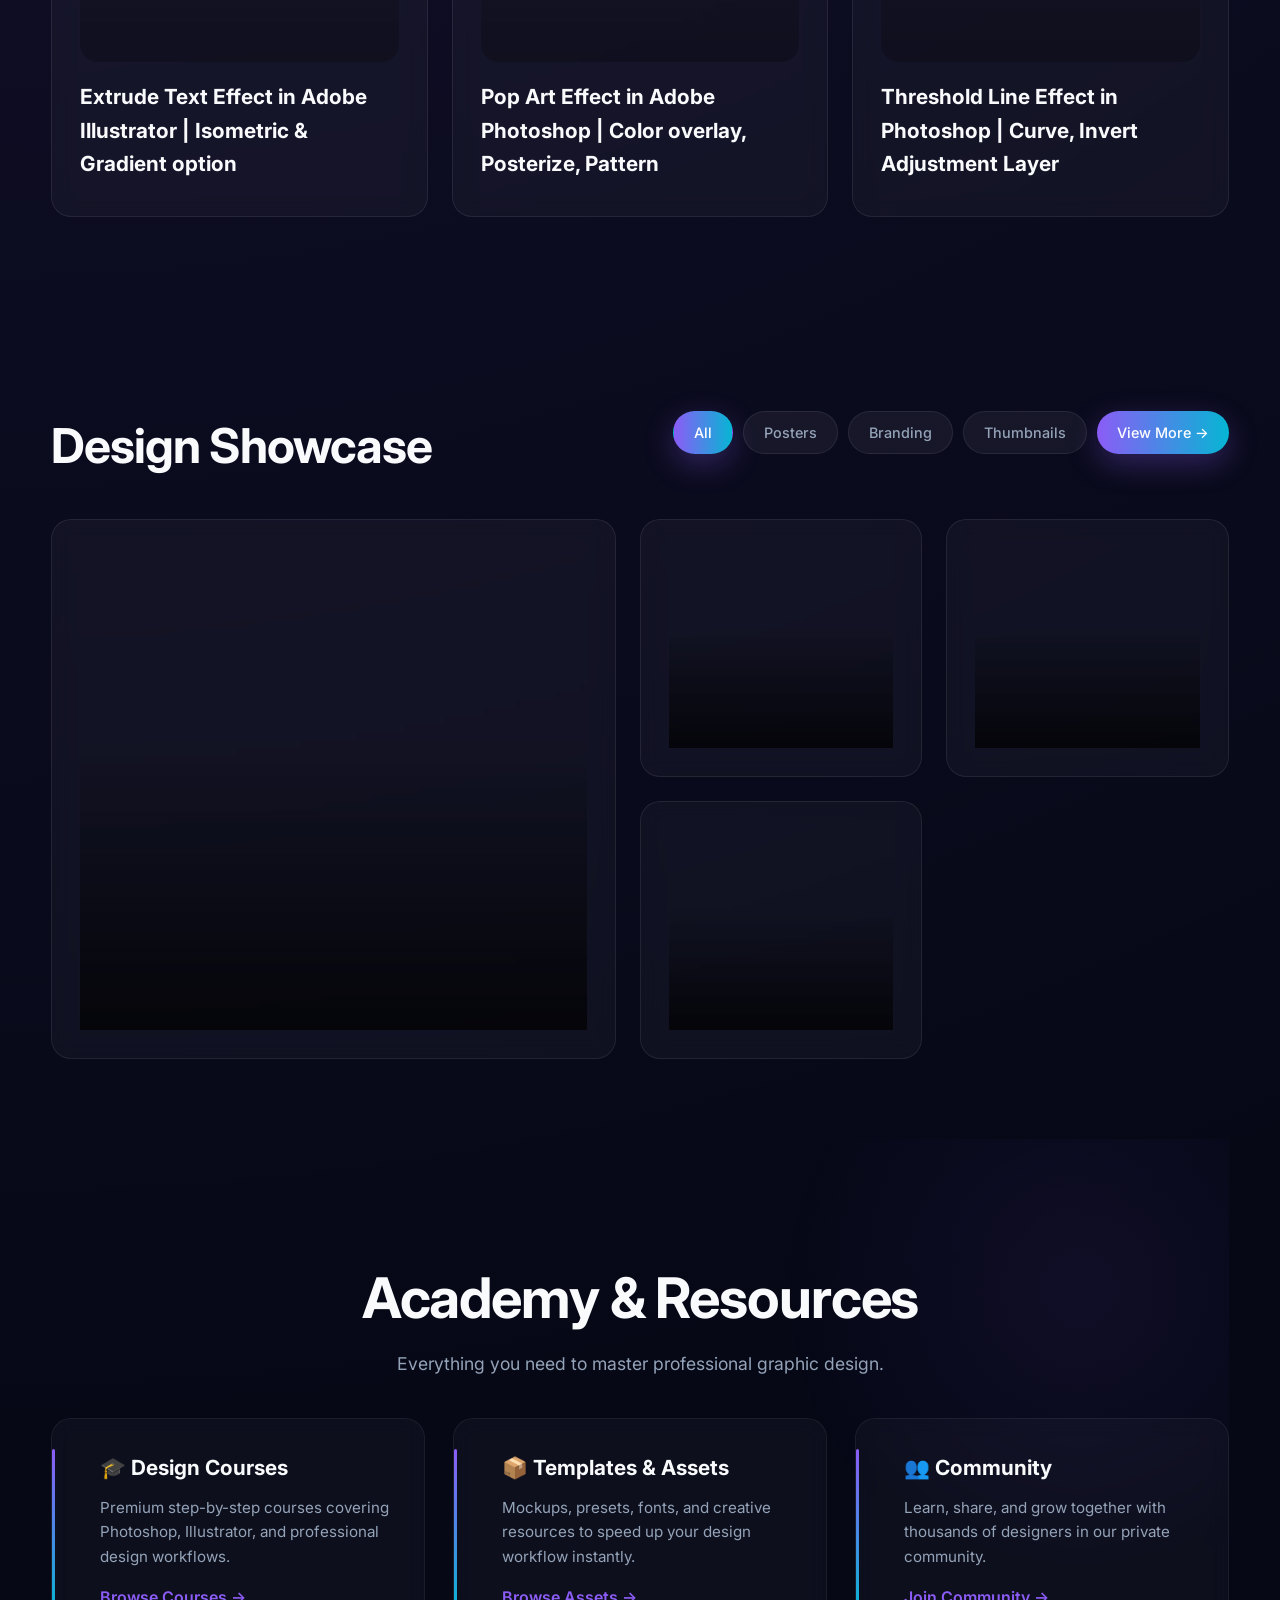
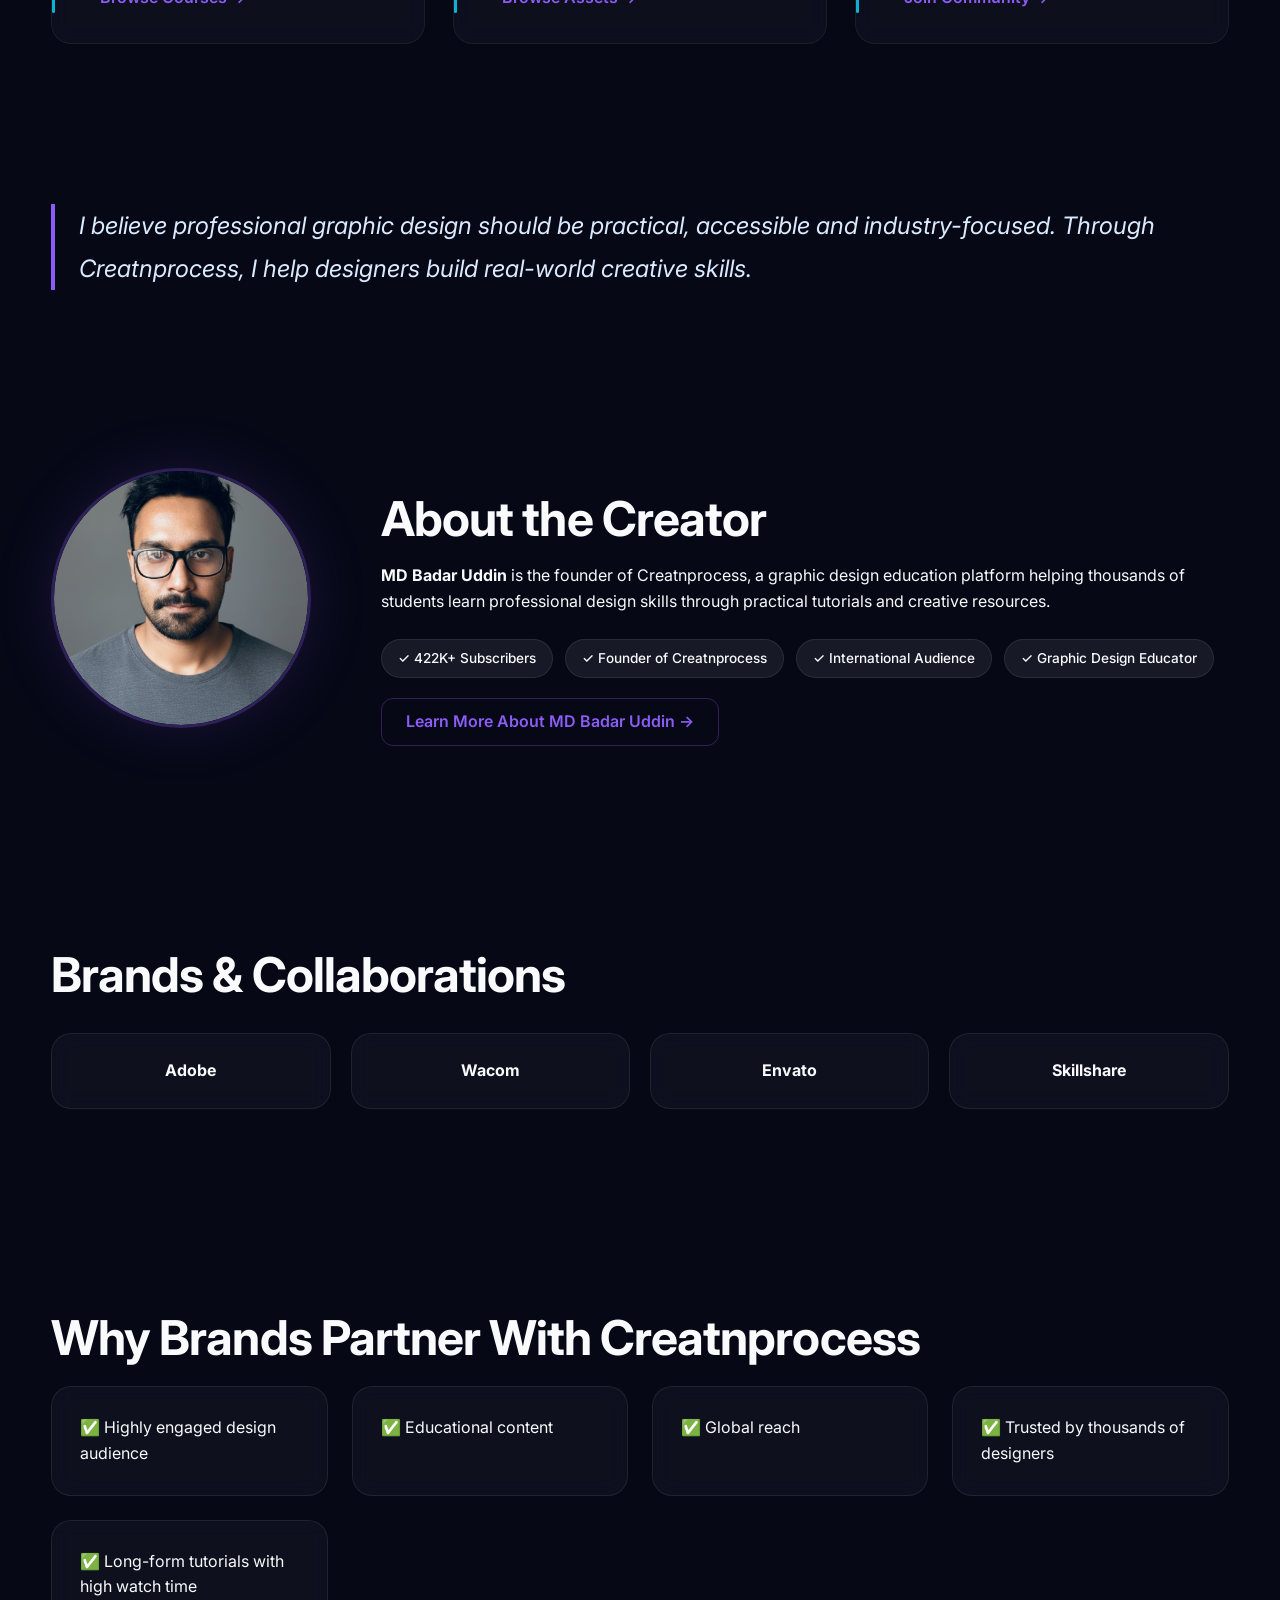
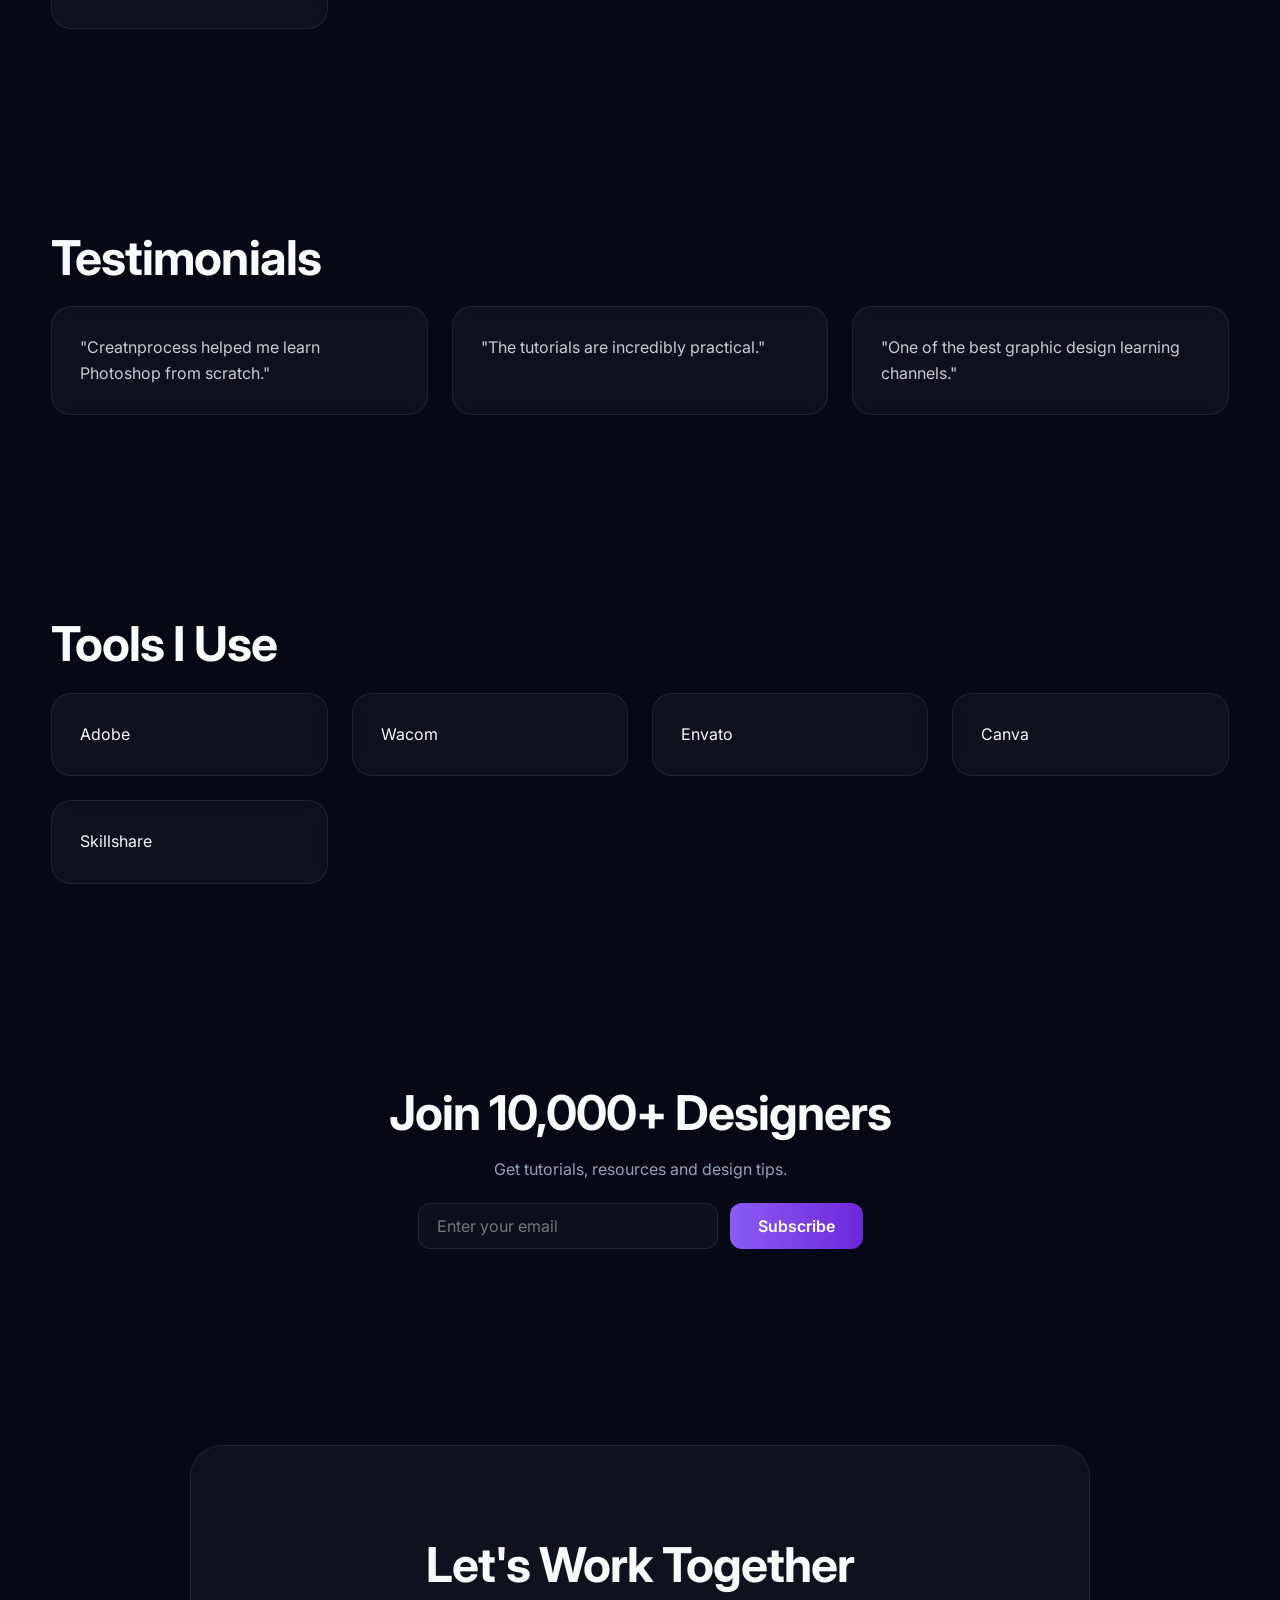
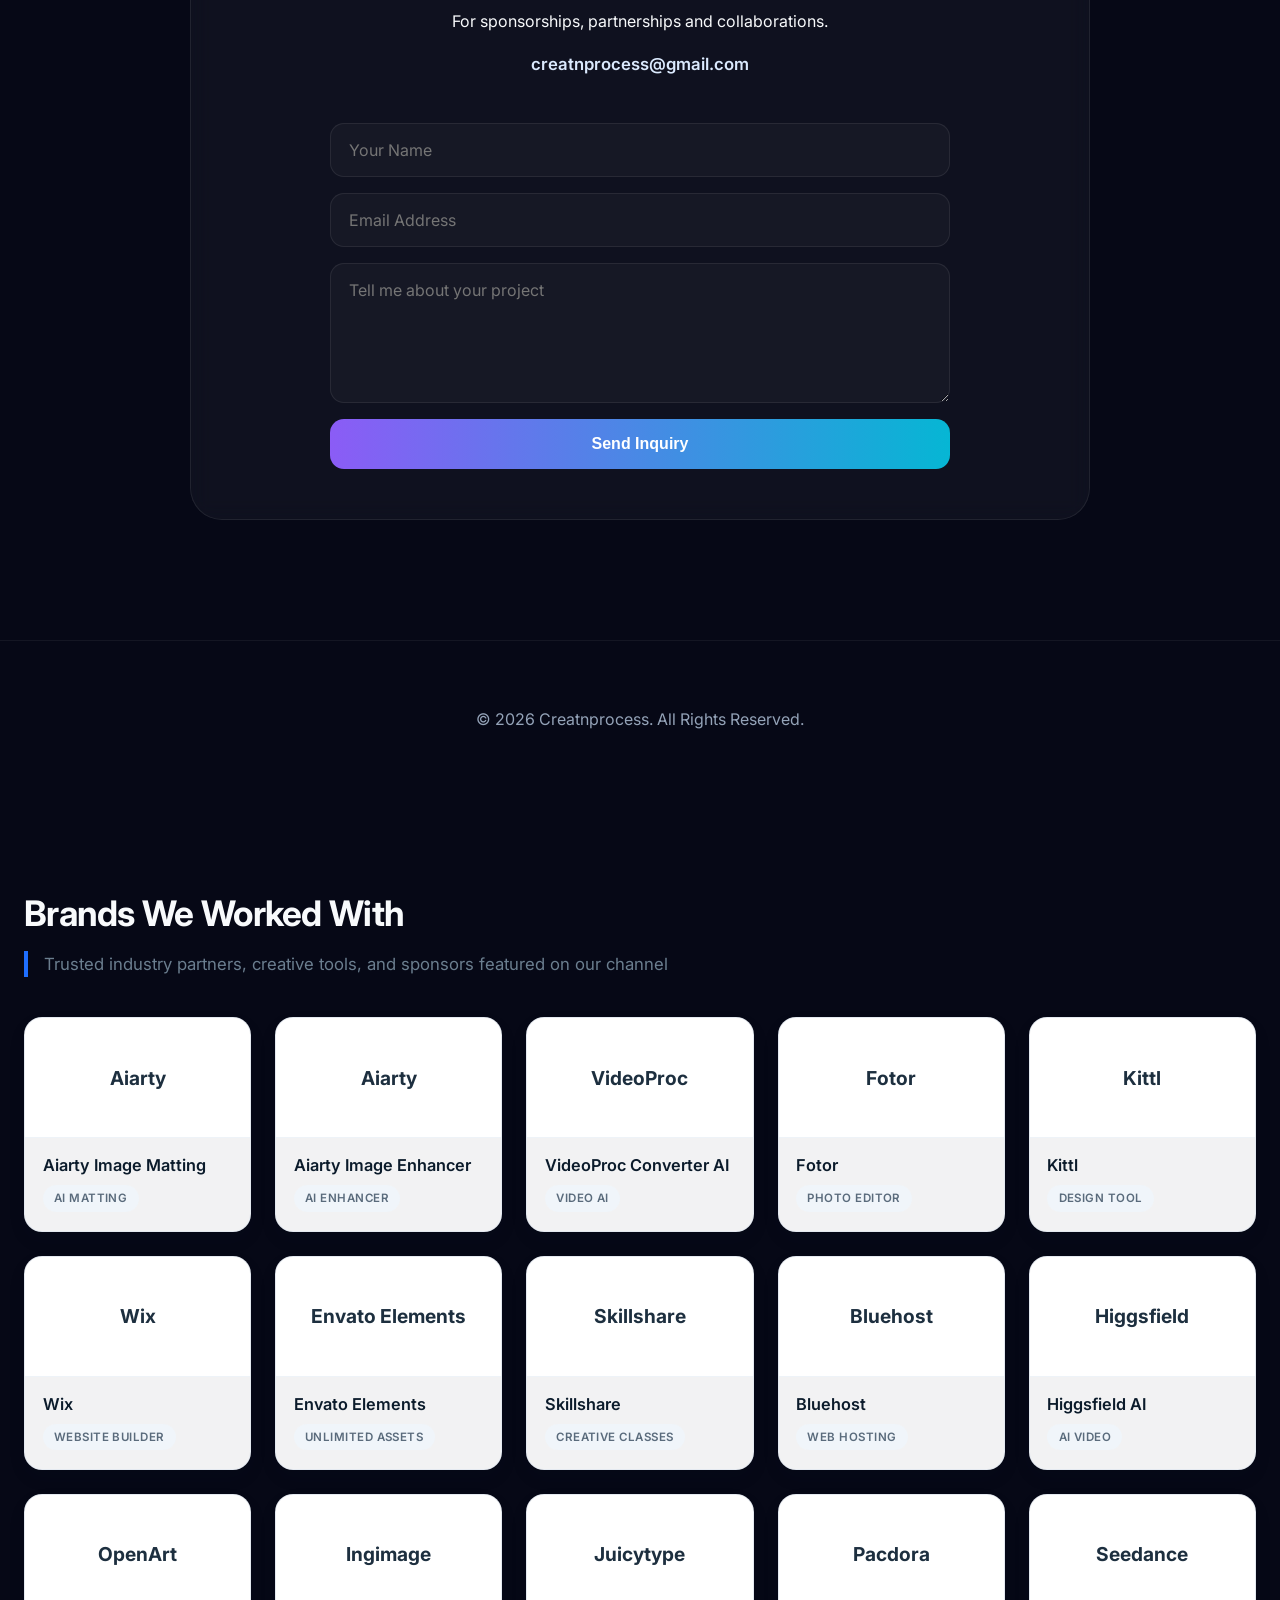
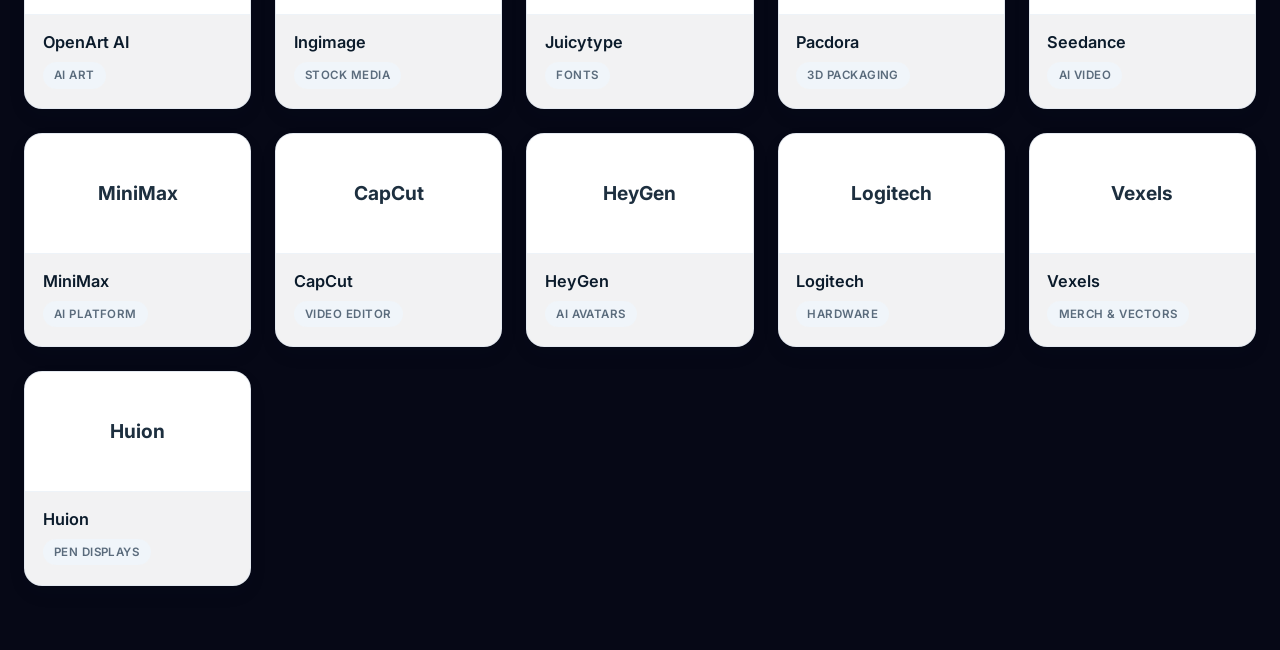
==== commit f90c890a: "Update index.html" ====
--- a/index.html
+++ b/index.html
@@ -22,6 +22,7 @@
       <a href="#academy">Academy</a>
       <a href="#about">About</a>
       <a href="#contact">Contact</a>
+      <a href="brands.html">Brands We Worked With</a>
     </div>
   </nav>
 
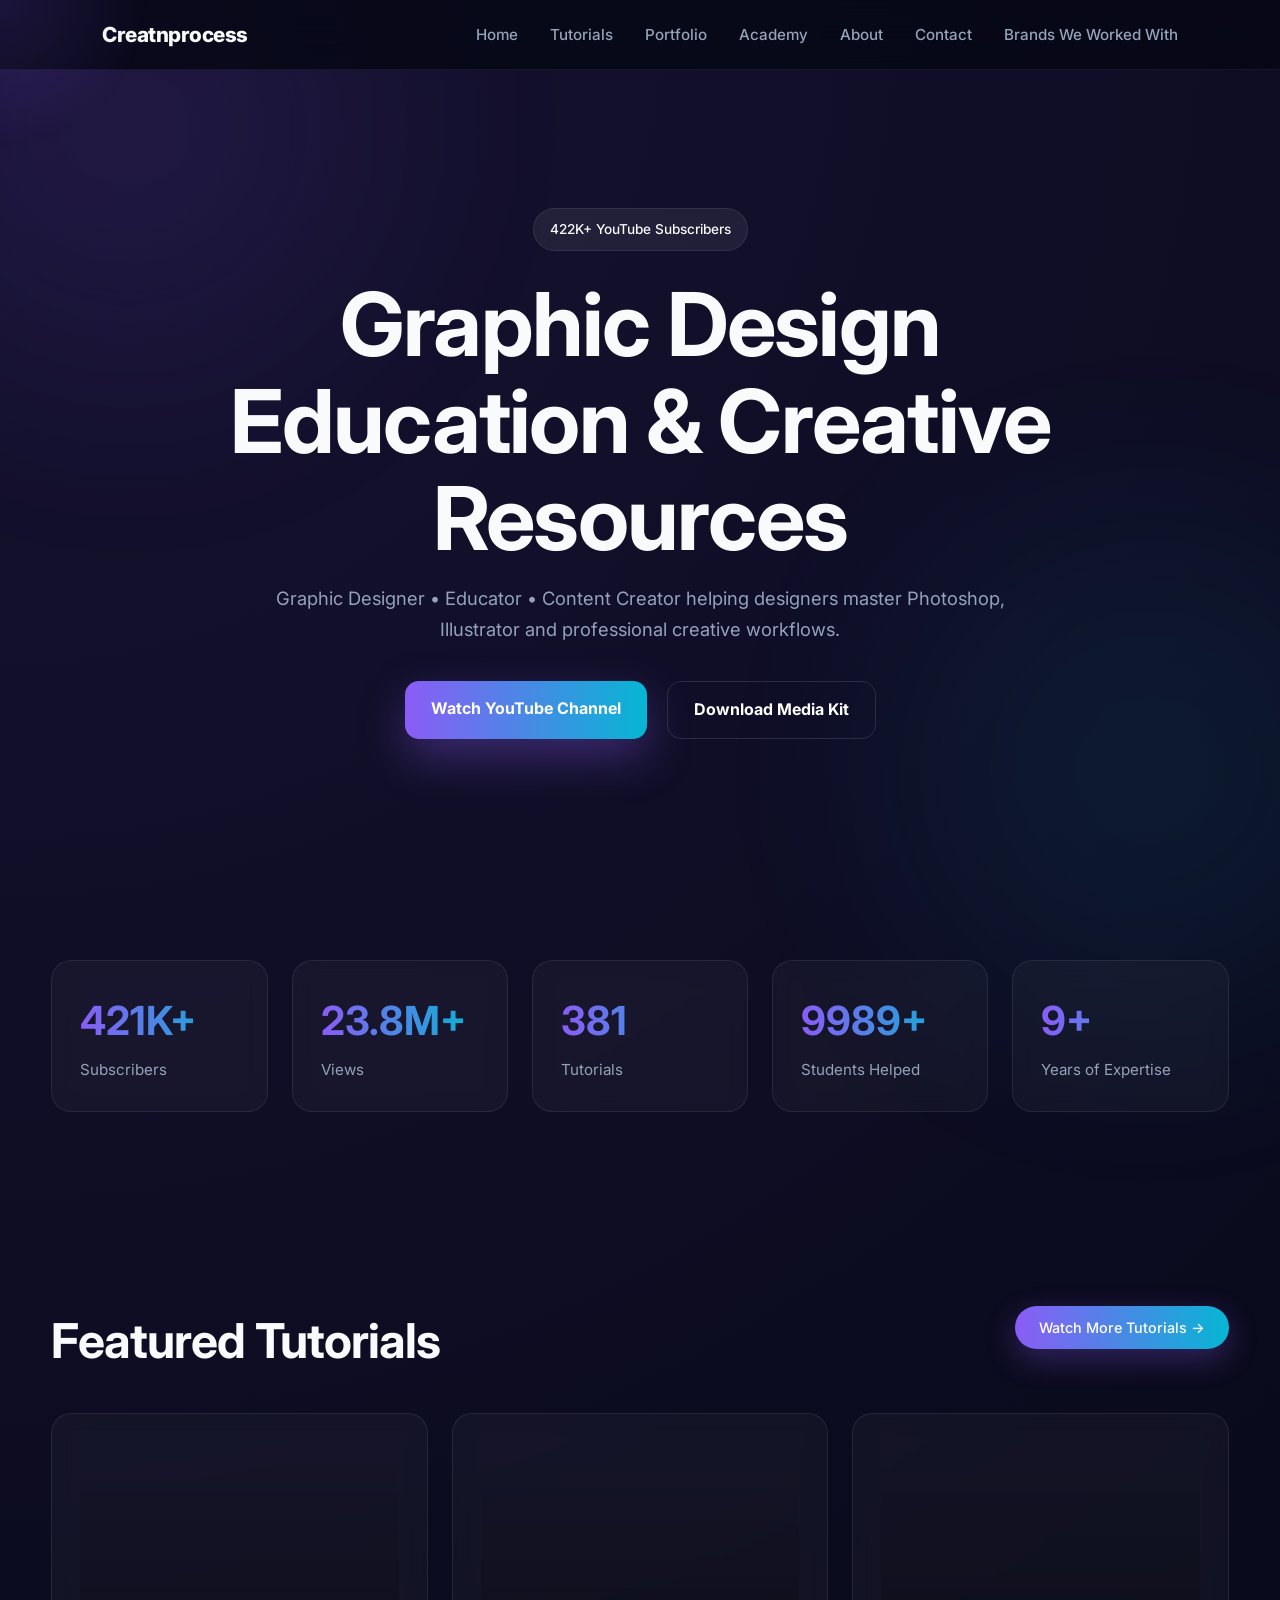
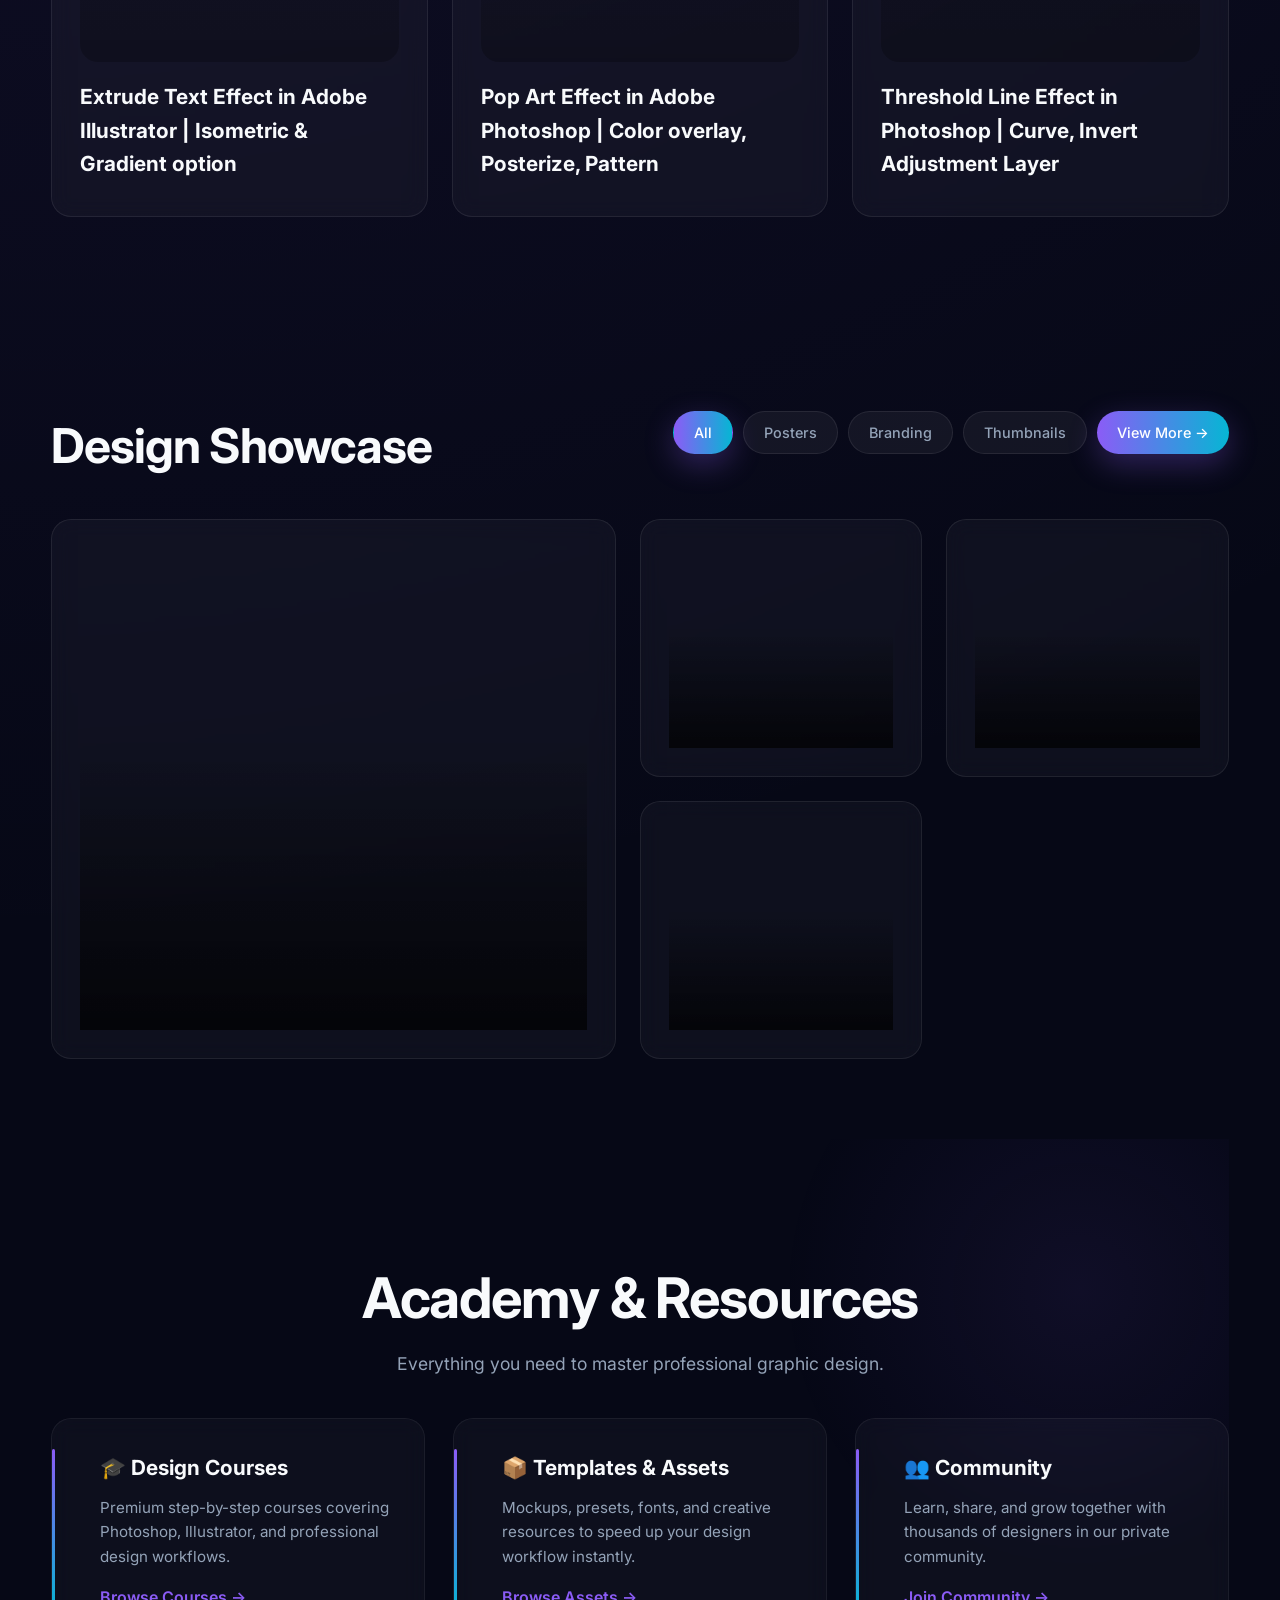
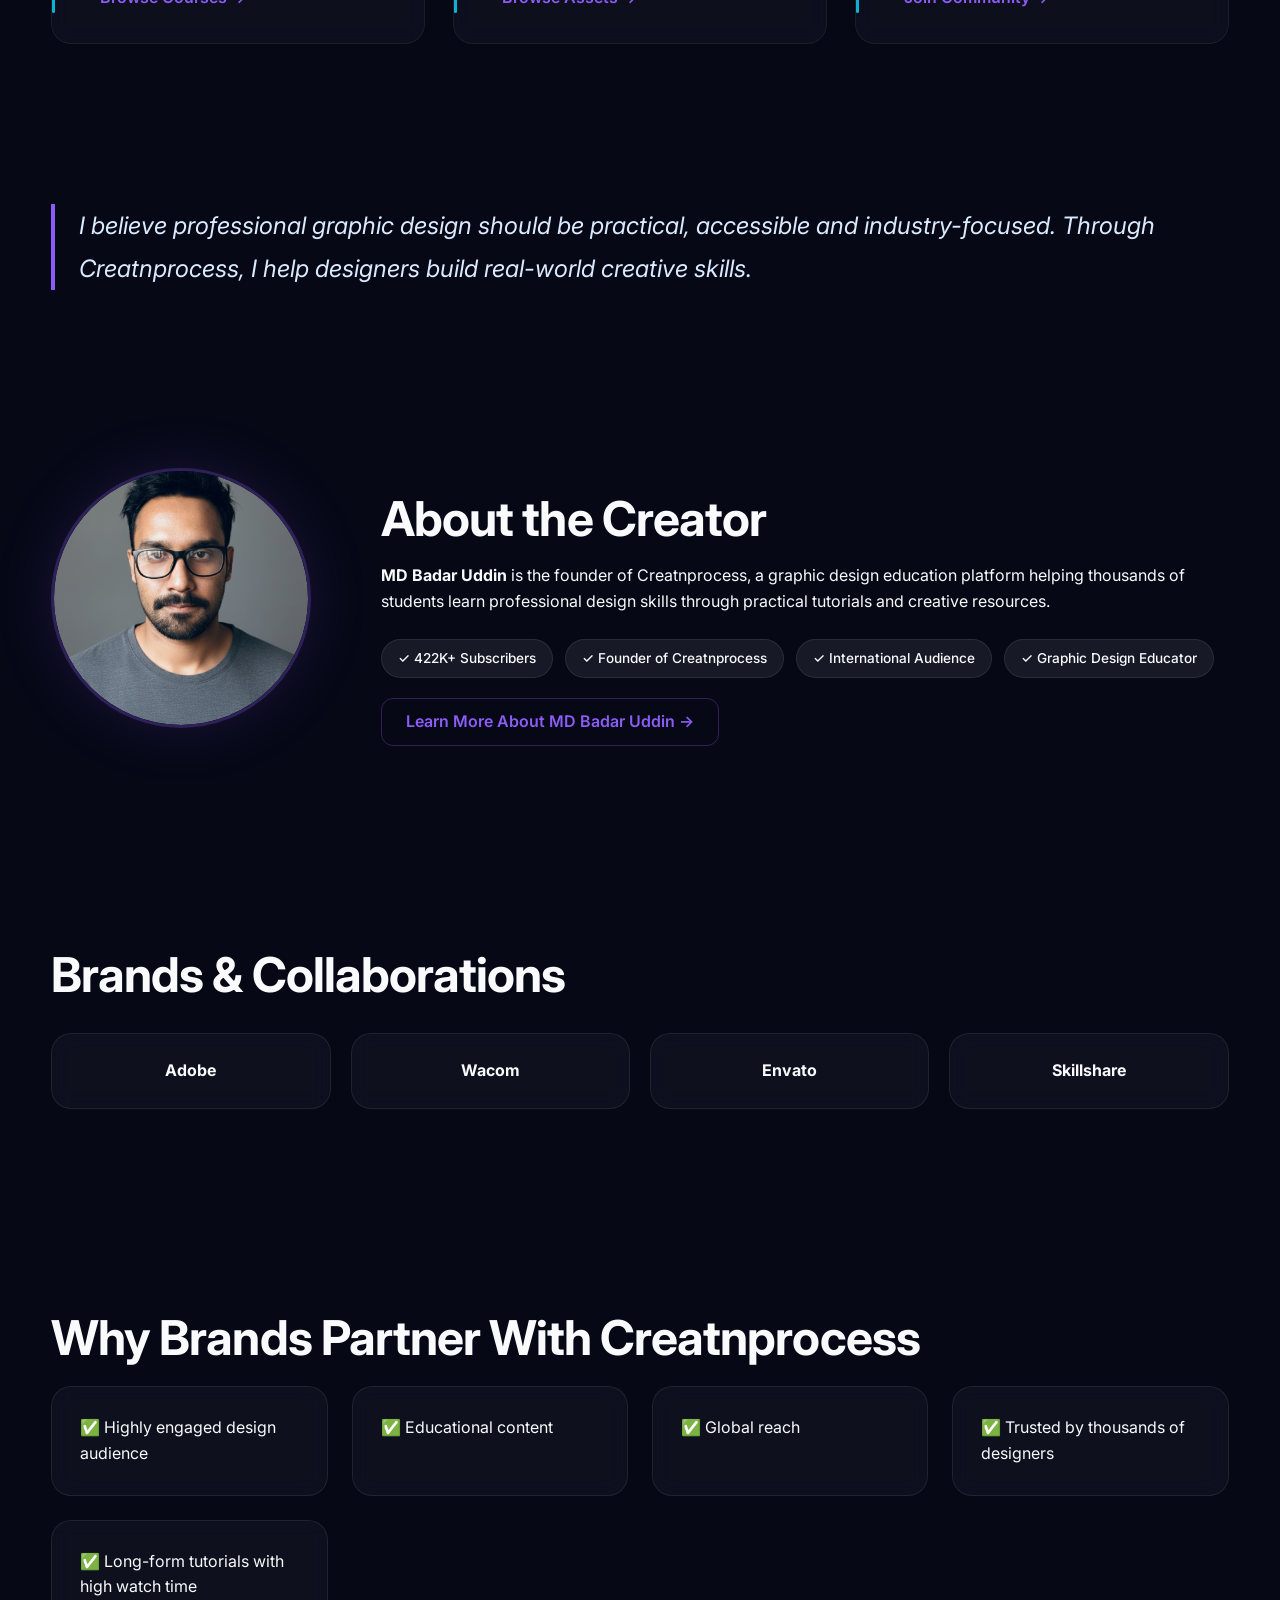
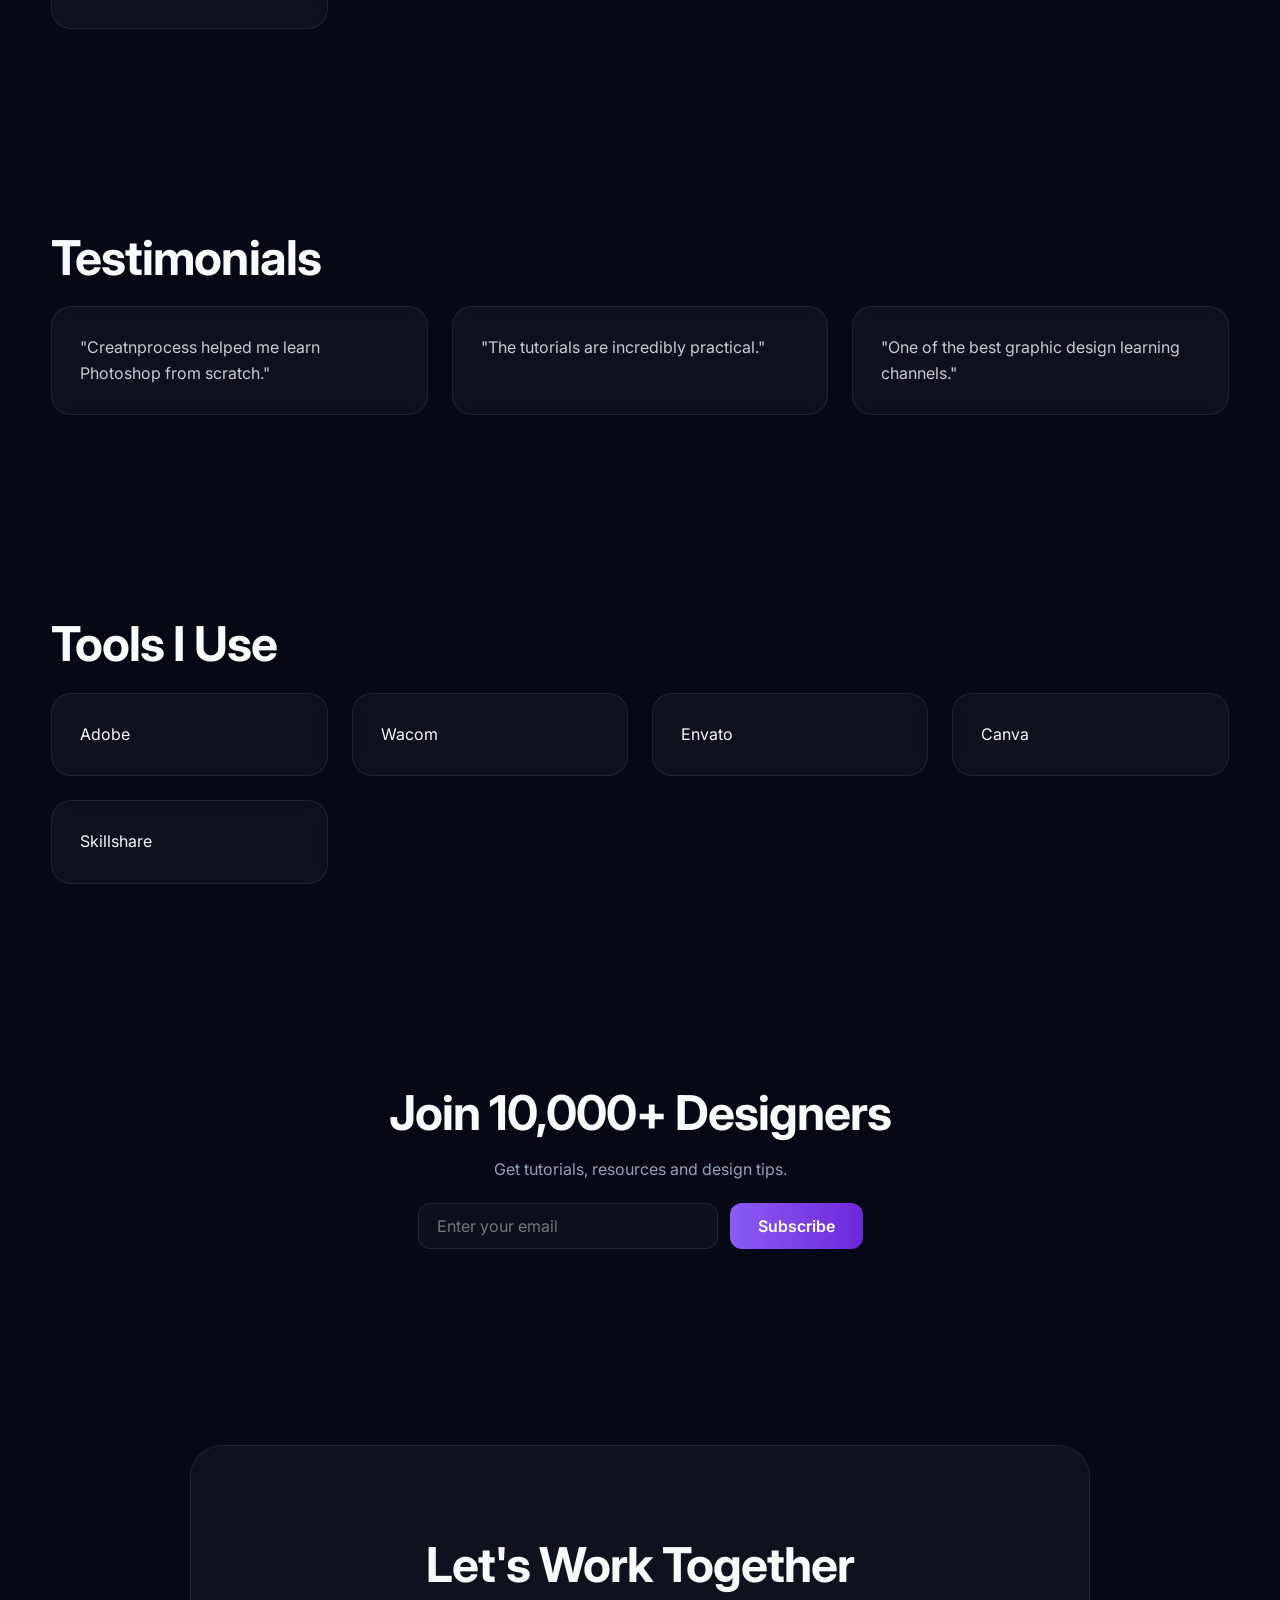
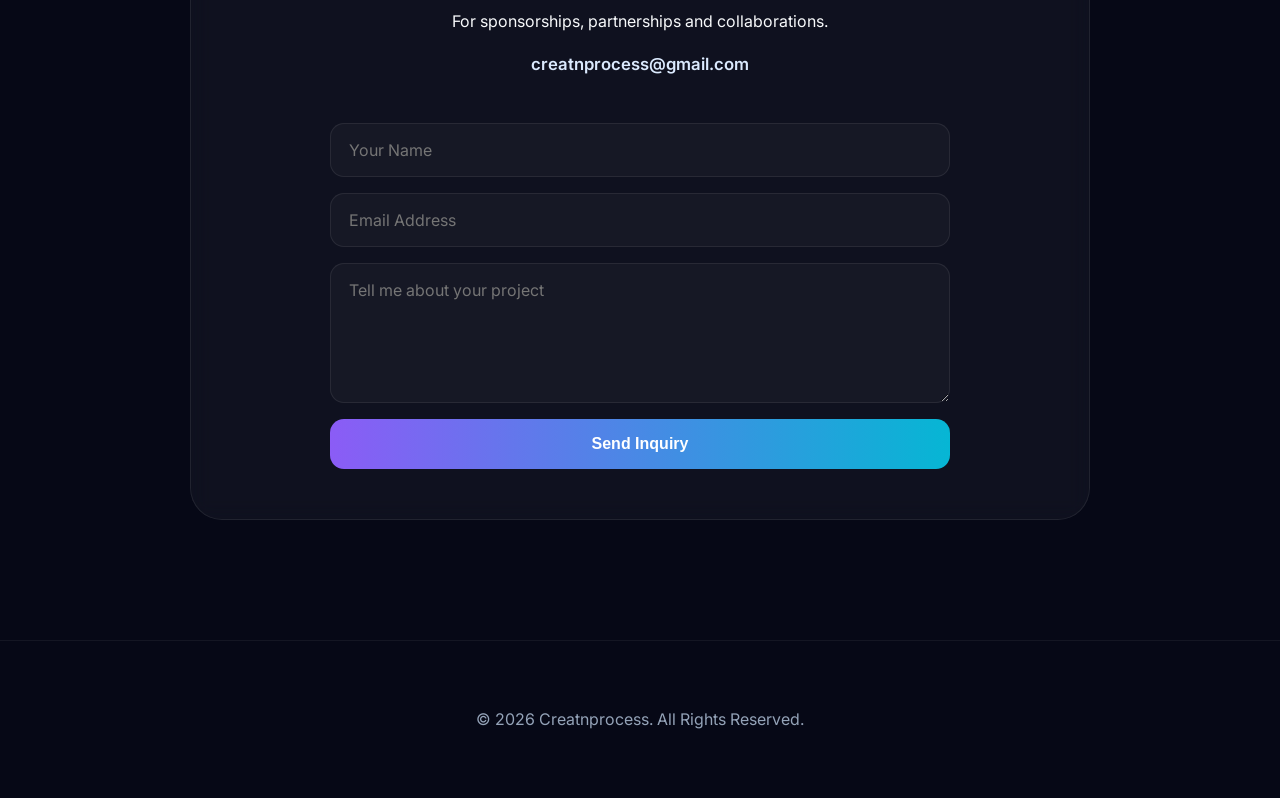
==== commit fdbcb1a1: "Update index.html" ====
--- a/index.html
+++ b/index.html
@@ -525,266 +525,6 @@
       
     </div>
   </div>
-  <!-- ===== Brands We Worked With Section ===== -->
-<section class="brands-worked-section" id="brands-we-worked-with">
-  <div class="brands-worked-header">
-    <h2 class="brands-worked-title">Brands We Worked With</h2>
-    <p class="brands-worked-subhead">Trusted industry partners, creative tools, and sponsors featured on our channel</p>
-  </div>
-
-  <div class="brands-worked-grid">
-    <!-- 1. Aiarty Image Matting -->
-    <a href="https://www.aiarty.com/ai-image-matting/" class="brand-partner-card" target="_blank" rel="noopener noreferrer">
-      <div class="brand-partner-thumb">
-        <img src="https://www.aiarty.com/images/svg-icons/logo-icon-new.svg" alt="Aiarty logo"
-             onerror="this.onerror=null; this.parentNode.innerHTML='<span class=&quot;brand-partner-fallback&quot;>Aiarty</span>';">
-      </div>
-      <div class="brand-partner-body">
-        <span class="brand-partner-name">Aiarty Image Matting</span>
-        <span class="brand-partner-tag">AI Matting</span>
-      </div>
-    </a>
-
-    <!-- 2. Aiarty Image Enhancer -->
-    <a href="https://www.aiarty.com/ai-image-enhancer/" class="brand-partner-card" target="_blank" rel="noopener noreferrer">
-      <div class="brand-partner-thumb">
-        <img src="https://www.aiarty.com/images/svg-icons/logo-icon-new.svg" alt="Aiarty logo"
-             onerror="this.onerror=null; this.parentNode.innerHTML='<span class=&quot;brand-partner-fallback&quot;>Aiarty</span>';">
-      </div>
-      <div class="brand-partner-body">
-        <span class="brand-partner-name">Aiarty Image Enhancer</span>
-        <span class="brand-partner-tag">AI Enhancer</span>
-      </div>
-    </a>
-
-    <!-- 3. VideoProc Converter AI -->
-    <a href="https://www.videoproc.com/video-converting-software/" class="brand-partner-card" target="_blank" rel="noopener noreferrer">
-      <div class="brand-partner-thumb">
-        <img src="https://www.videoproc.com/images/vp/logo.png" alt="VideoProc logo"
-             onerror="this.onerror=null; this.parentNode.innerHTML='<span class=&quot;brand-partner-fallback&quot;>VideoProc</span>';">
-      </div>
-      <div class="brand-partner-body">
-        <span class="brand-partner-name">VideoProc Converter AI</span>
-        <span class="brand-partner-tag">Video AI</span>
-      </div>
-    </a>
-
-    <!-- 4. Fotor -->
-    <a href="https://www.fotor.com/affiliates.html" class="brand-partner-card" target="_blank" rel="noopener noreferrer">
-      <div class="brand-partner-thumb">
-        <img src="https://cdn.fotor.com/static/fotor-logo.svg" alt="Fotor logo"
-             onerror="this.onerror=null; this.parentNode.innerHTML='<span class=&quot;brand-partner-fallback&quot;>Fotor</span>';">
-      </div>
-      <div class="brand-partner-body">
-        <span class="brand-partner-name">Fotor</span>
-        <span class="brand-partner-tag">Photo Editor</span>
-      </div>
-    </a>
-
-    <!-- 5. Kittl -->
-    <a href="https://www.kittl.com/?irclickid=XpxVZi2x8xycUYLR-0WUAQkgUkrywm3XEzPg1s0&utm_medium=impact&utm_campaign=1979833_Creatnprocess&irgwc=1&afsrc=1" class="brand-partner-card" target="_blank" rel="noopener noreferrer">
-      <div class="brand-partner-thumb">
-        <img src="https://www.kittl.com/favicon.ico" alt="Kittl logo"
-             onerror="this.onerror=null; this.parentNode.innerHTML='<span class=&quot;brand-partner-fallback&quot;>Kittl</span>';">
-      </div>
-      <div class="brand-partner-body">
-        <span class="brand-partner-name">Kittl</span>
-        <span class="brand-partner-tag">Design Tool</span>
-      </div>
-    </a>
-
-    <!-- 6. Wix -->
-    <a href="https://www.wix.com/" class="brand-partner-card" target="_blank" rel="noopener noreferrer">
-      <div class="brand-partner-thumb">
-        <img src="https://www.wix.com/favicon.ico" alt="Wix logo"
-             onerror="this.onerror=null; this.parentNode.innerHTML='<span class=&quot;brand-partner-fallback&quot;>Wix</span>';">
-      </div>
-      <div class="brand-partner-body">
-        <span class="brand-partner-name">Wix</span>
-        <span class="brand-partner-tag">Website Builder</span>
-      </div>
-    </a>
-
-    <!-- 7. Envato Elements -->
-    <a href="https://elements.envato.com/" class="brand-partner-card" target="_blank" rel="noopener noreferrer">
-      <div class="brand-partner-thumb">
-        <img src="https://elements.envato.com/favicon.ico" alt="Envato Elements logo"
-             onerror="this.onerror=null; this.parentNode.innerHTML='<span class=&quot;brand-partner-fallback&quot;>Envato Elements</span>';">
-      </div>
-      <div class="brand-partner-body">
-        <span class="brand-partner-name">Envato Elements</span>
-        <span class="brand-partner-tag">Unlimited Assets</span>
-      </div>
-    </a>
-
-    <!-- 8. Skillshare -->
-    <a href="https://www.skillshare.com/" class="brand-partner-card" target="_blank" rel="noopener noreferrer">
-      <div class="brand-partner-thumb">
-        <img src="https://www.skillshare.com/favicon.ico" alt="Skillshare logo"
-             onerror="this.onerror=null; this.parentNode.innerHTML='<span class=&quot;brand-partner-fallback&quot;>Skillshare</span>';">
-      </div>
-      <div class="brand-partner-body">
-        <span class="brand-partner-name">Skillshare</span>
-        <span class="brand-partner-tag">Creative Classes</span>
-      </div>
-    </a>
-
-    <!-- 9. Bluehost -->
-    <a href="https://www.bluehost.com/" class="brand-partner-card" target="_blank" rel="noopener noreferrer">
-      <div class="brand-partner-thumb">
-        <img src="https://www.bluehost.com/favicon.ico" alt="Bluehost logo"
-             onerror="this.onerror=null; this.parentNode.innerHTML='<span class=&quot;brand-partner-fallback&quot;>Bluehost</span>';">
-      </div>
-      <div class="brand-partner-body">
-        <span class="brand-partner-name">Bluehost</span>
-        <span class="brand-partner-tag">Web Hosting</span>
-      </div>
-    </a>
-
-    <!-- 10. Higgsfield AI -->
-    <a href="https://creators.higgsfield.ai/" class="brand-partner-card" target="_blank" rel="noopener noreferrer">
-      <div class="brand-partner-thumb">
-        <img src="https://creators.higgsfield.ai/favicon.ico" alt="Higgsfield AI logo"
-             onerror="this.onerror=null; this.parentNode.innerHTML='<span class=&quot;brand-partner-fallback&quot;>Higgsfield</span>';">
-      </div>
-      <div class="brand-partner-body">
-        <span class="brand-partner-name">Higgsfield AI</span>
-        <span class="brand-partner-tag">AI Video</span>
-      </div>
-    </a>
-
-    <!-- 11. OpenArt AI -->
-    <a href="https://openart.ai/" class="brand-partner-card" target="_blank" rel="noopener noreferrer">
-      <div class="brand-partner-thumb">
-        <img src="https://openart.ai/favicon.ico" alt="OpenArt AI logo"
-             onerror="this.onerror=null; this.parentNode.innerHTML='<span class=&quot;brand-partner-fallback&quot;>OpenArt</span>';">
-      </div>
-      <div class="brand-partner-body">
-        <span class="brand-partner-name">OpenArt AI</span>
-        <span class="brand-partner-tag">AI Art</span>
-      </div>
-    </a>
-
-    <!-- 12. Ingimage -->
-    <a href="https://www.ingimage.com/" class="brand-partner-card" target="_blank" rel="noopener noreferrer">
-      <div class="brand-partner-thumb">
-        <img src="https://www.ingimage.com/favicon.ico" alt="Ingimage logo"
-             onerror="this.onerror=null; this.parentNode.innerHTML='<span class=&quot;brand-partner-fallback&quot;>Ingimage</span>';">
-      </div>
-      <div class="brand-partner-body">
-        <span class="brand-partner-name">Ingimage</span>
-        <span class="brand-partner-tag">Stock Media</span>
-      </div>
-    </a>
-
-    <!-- 13. Juicytype -->
-    <a href="https://www.juicytype.com/" class="brand-partner-card" target="_blank" rel="noopener noreferrer">
-      <div class="brand-partner-thumb">
-        <img src="https://www.juicytype.com/favicon.ico" alt="Juicytype logo"
-             onerror="this.onerror=null; this.parentNode.innerHTML='<span class=&quot;brand-partner-fallback&quot;>Juicytype</span>';">
-      </div>
-      <div class="brand-partner-body">
-        <span class="brand-partner-name">Juicytype</span>
-        <span class="brand-partner-tag">Fonts</span>
-      </div>
-    </a>
-
-    <!-- 14. Pacdora -->
-    <a href="https://www.pacdora.com/influencer-program" class="brand-partner-card" target="_blank" rel="noopener noreferrer">
-      <div class="brand-partner-thumb">
-        <img src="https://www.pacdora.com/favicon.ico" alt="Pacdora logo"
-             onerror="this.onerror=null; this.parentNode.innerHTML='<span class=&quot;brand-partner-fallback&quot;>Pacdora</span>';">
-      </div>
-      <div class="brand-partner-body">
-        <span class="brand-partner-name">Pacdora</span>
-        <span class="brand-partner-tag">3D Packaging</span>
-      </div>
-    </a>
-
-    <!-- 15. Seedance -->
-    <a href="https://www.seedance.tv/affiliate" class="brand-partner-card" target="_blank" rel="noopener noreferrer">
-      <div class="brand-partner-thumb">
-        <img src="https://www.seedance.tv/favicon.ico" alt="Seedance logo"
-             onerror="this.onerror=null; this.parentNode.innerHTML='<span class=&quot;brand-partner-fallback&quot;>Seedance</span>';">
-      </div>
-      <div class="brand-partner-body">
-        <span class="brand-partner-name">Seedance</span>
-        <span class="brand-partner-tag">AI Video</span>
-      </div>
-    </a>
-
-    <!-- 16. MiniMax (Hailuo AI) -->
-    <a href="https://www.minimax.io/" class="brand-partner-card" target="_blank" rel="noopener noreferrer">
-      <div class="brand-partner-thumb">
-        <img src="https://www.minimax.io/favicon.ico" alt="MiniMax logo"
-             onerror="this.onerror=null; this.parentNode.innerHTML='<span class=&quot;brand-partner-fallback&quot;>MiniMax</span>';">
-      </div>
-      <div class="brand-partner-body">
-        <span class="brand-partner-name">MiniMax</span>
-        <span class="brand-partner-tag">AI Platform</span>
-      </div>
-    </a>
-
-    <!-- 17. CapCut -->
-    <a href="https://www.capcut.com/partners/affiliate-program" class="brand-partner-card" target="_blank" rel="noopener noreferrer">
-      <div class="brand-partner-thumb">
-        <img src="https://www.capcut.com/favicon.ico" alt="CapCut logo"
-             onerror="this.onerror=null; this.parentNode.innerHTML='<span class=&quot;brand-partner-fallback&quot;>CapCut</span>';">
-      </div>
-      <div class="brand-partner-body">
-        <span class="brand-partner-name">CapCut</span>
-        <span class="brand-partner-tag">Video Editor</span>
-      </div>
-    </a>
-
-    <!-- 18. HeyGen -->
-    <a href="https://www.heygen.com/affiliate-program" class="brand-partner-card" target="_blank" rel="noopener noreferrer">
-      <div class="brand-partner-thumb">
-        <img src="https://www.heygen.com/favicon.ico" alt="HeyGen logo"
-             onerror="this.onerror=null; this.parentNode.innerHTML='<span class=&quot;brand-partner-fallback&quot;>HeyGen</span>';">
-      </div>
-      <div class="brand-partner-body">
-        <span class="brand-partner-name">HeyGen</span>
-        <span class="brand-partner-tag">AI Avatars</span>
-      </div>
-    </a>
-
-    <!-- 19. Logitech -->
-    <a href="https://www.logitech.com/en-us/promo/affiliate-program.html" class="brand-partner-card" target="_blank" rel="noopener noreferrer">
-      <div class="brand-partner-thumb">
-        <img src="https://www.logitech.com/favicon.ico" alt="Logitech logo"
-             onerror="this.onerror=null; this.parentNode.innerHTML='<span class=&quot;brand-partner-fallback&quot;>Logitech</span>';">
-      </div>
-      <div class="brand-partner-body">
-        <span class="brand-partner-name">Logitech</span>
-        <span class="brand-partner-tag">Hardware</span>
-      </div>
-    </a>
-
-    <!-- 20. Vexels -->
-    <a href="https://vexels.tapfiliate.com/" class="brand-partner-card" target="_blank" rel="noopener noreferrer">
-      <div class="brand-partner-thumb">
-        <img src="https://www.vexels.com/favicon.ico" alt="Vexels logo"
-             onerror="this.onerror=null; this.parentNode.innerHTML='<span class=&quot;brand-partner-fallback&quot;>Vexels</span>';">
-      </div>
-      <div class="brand-partner-body">
-        <span class="brand-partner-name">Vexels</span>
-        <span class="brand-partner-tag">Merch & Vectors</span>
-      </div>
-    </a>
-
-    <!-- 21. Huion -->
-    <a href="https://store.huion.com/global/pages/affiliate-program" class="brand-partner-card" target="_blank" rel="noopener noreferrer">
-      <div class="brand-partner-thumb">
-        <img src="https://www.huion.com/favicon.ico" alt="Huion logo"
-             onerror="this.onerror=null; this.parentNode.innerHTML='<span class=&quot;brand-partner-fallback&quot;>Huion</span>';">
-      </div>
-      <div class="brand-partner-body">
-        <span class="brand-partner-name">Huion</span>
-        <span class="brand-partner-tag">Pen Displays</span>
-      </div>
-    </a>
-  </div>
-</section>
+  
 </body>
 </html>
